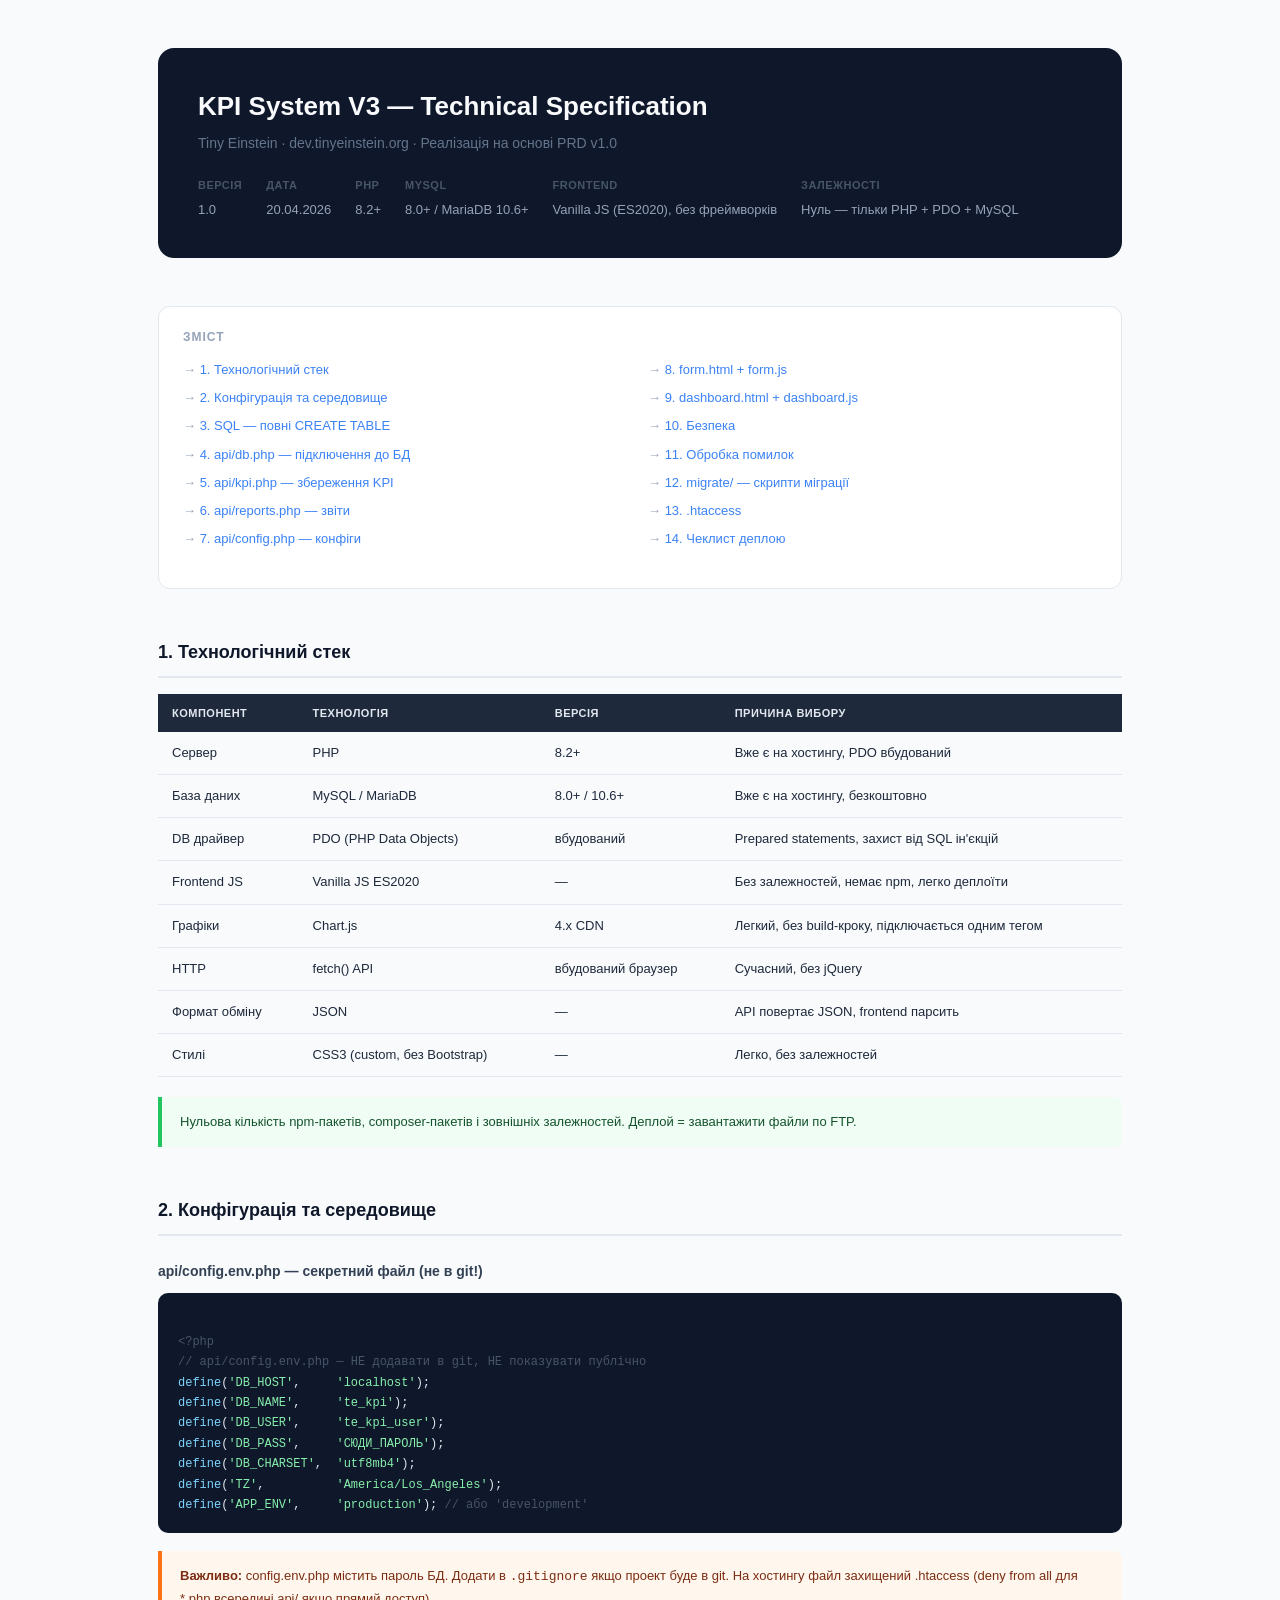
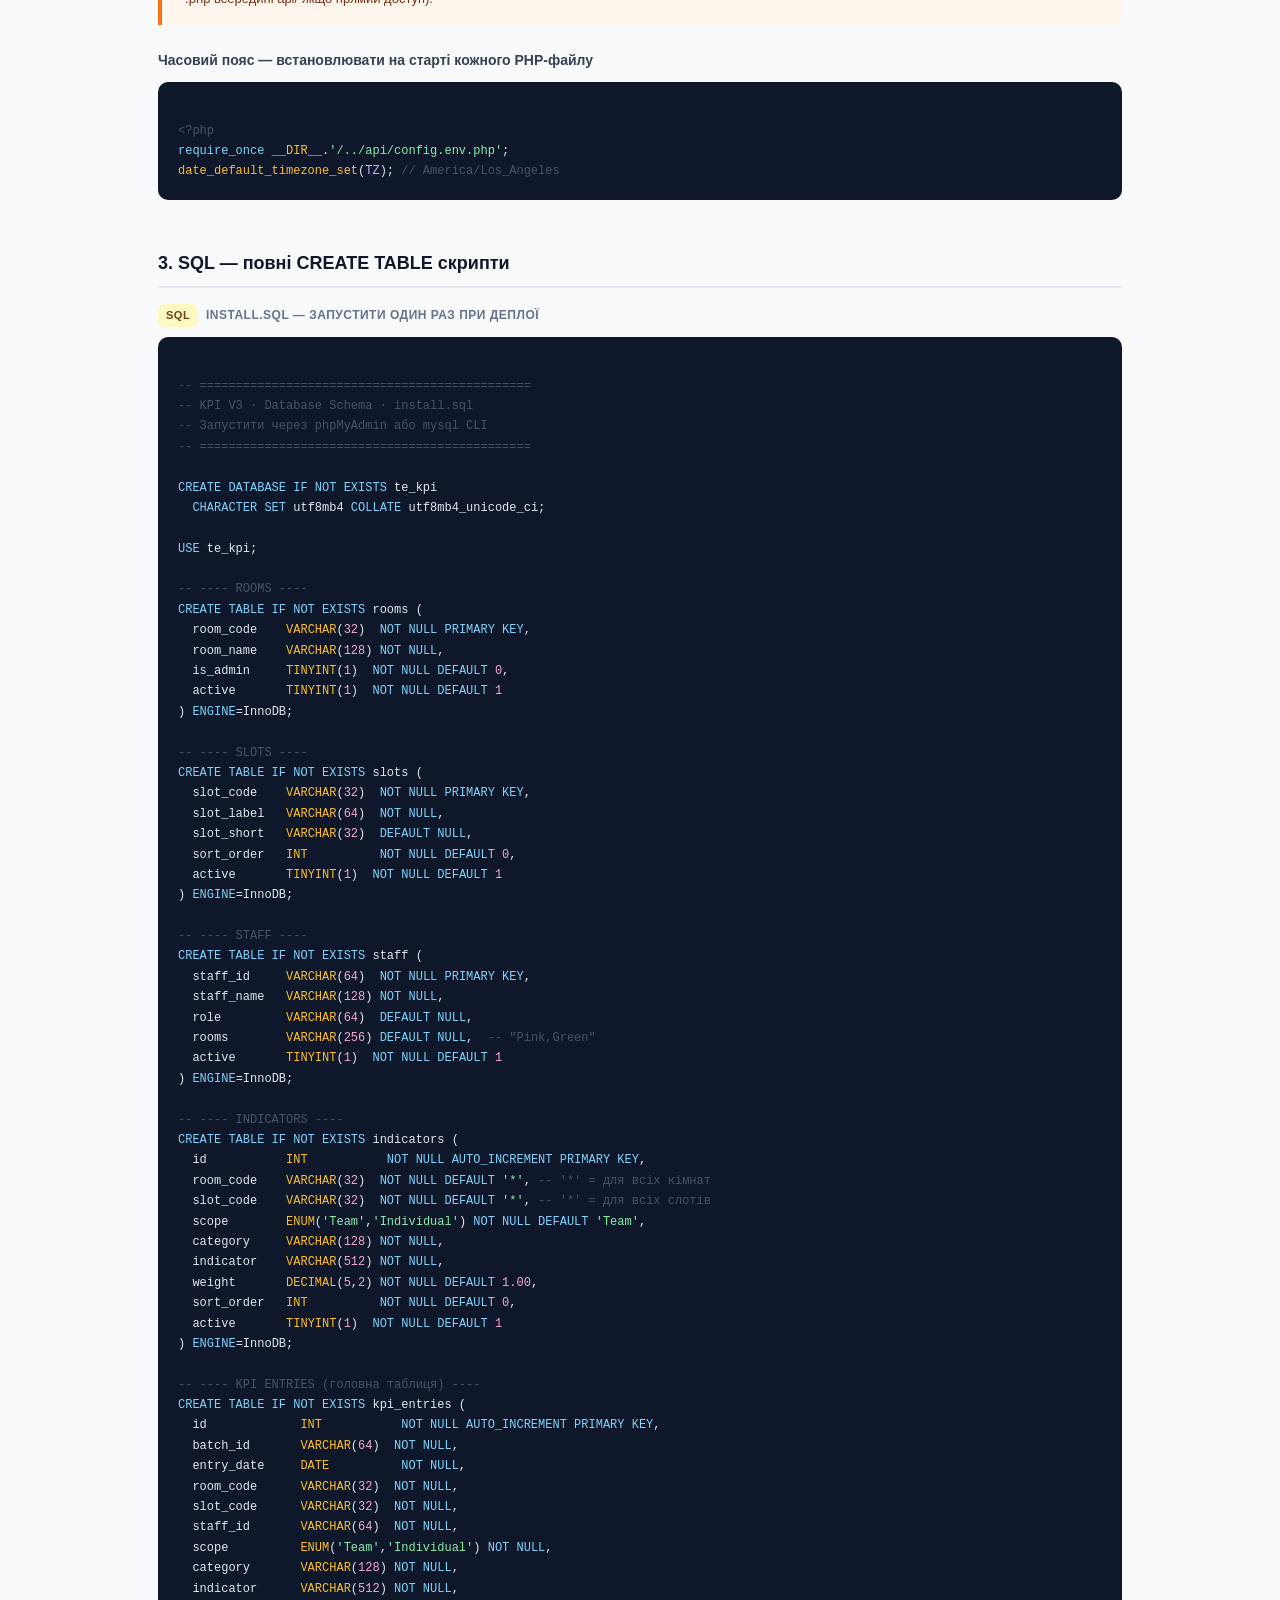
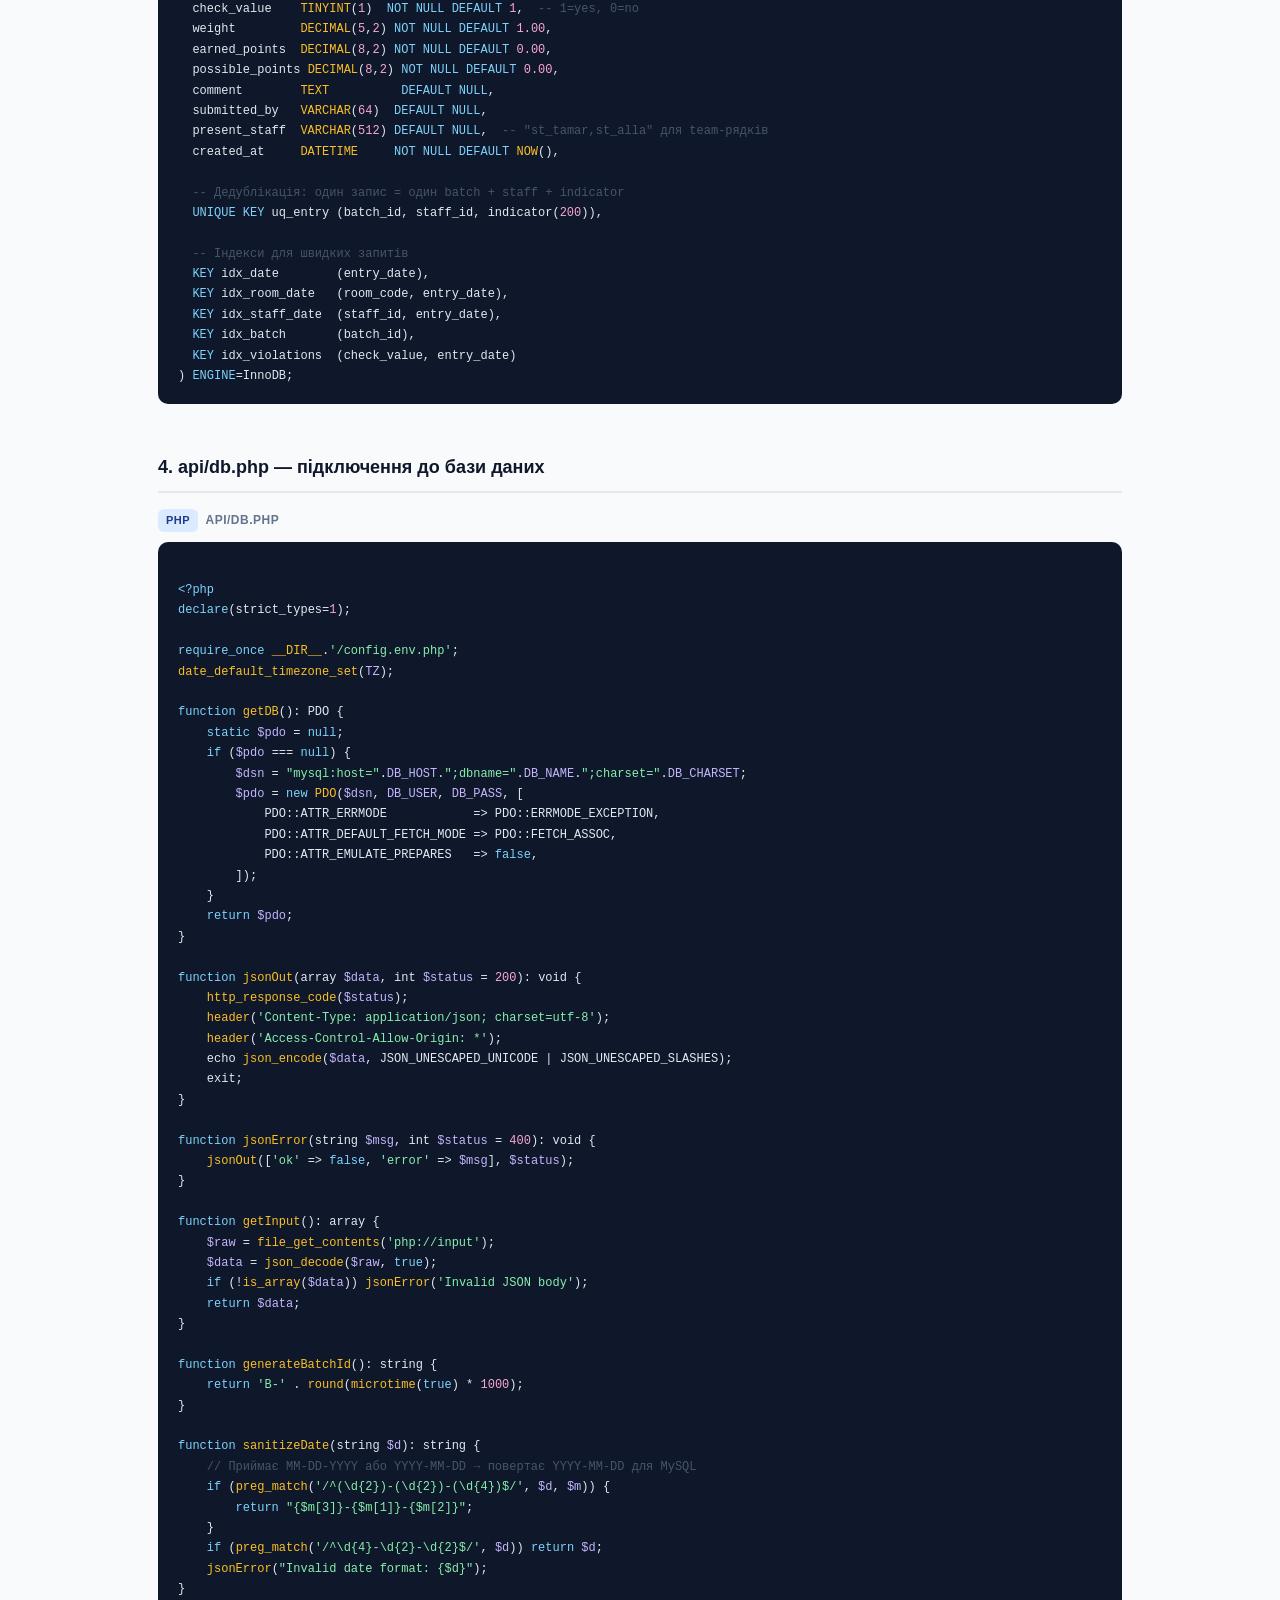
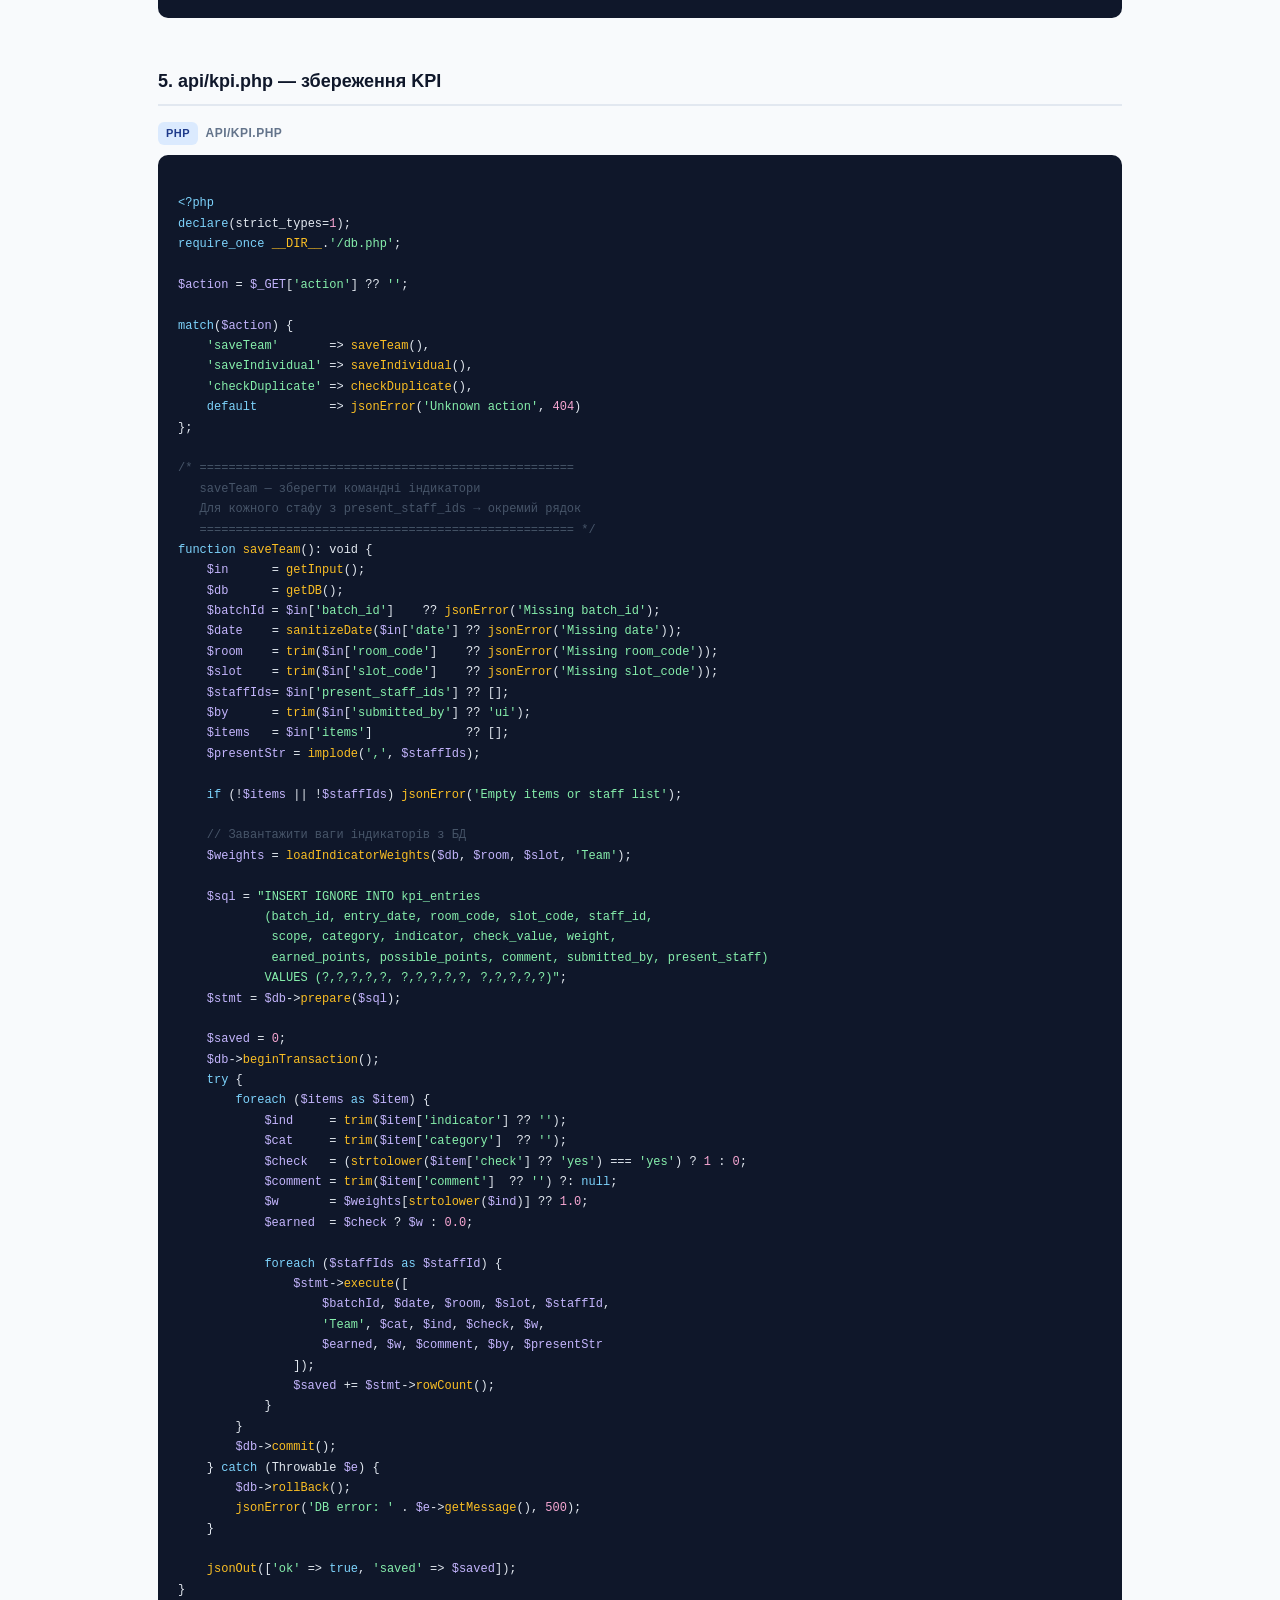
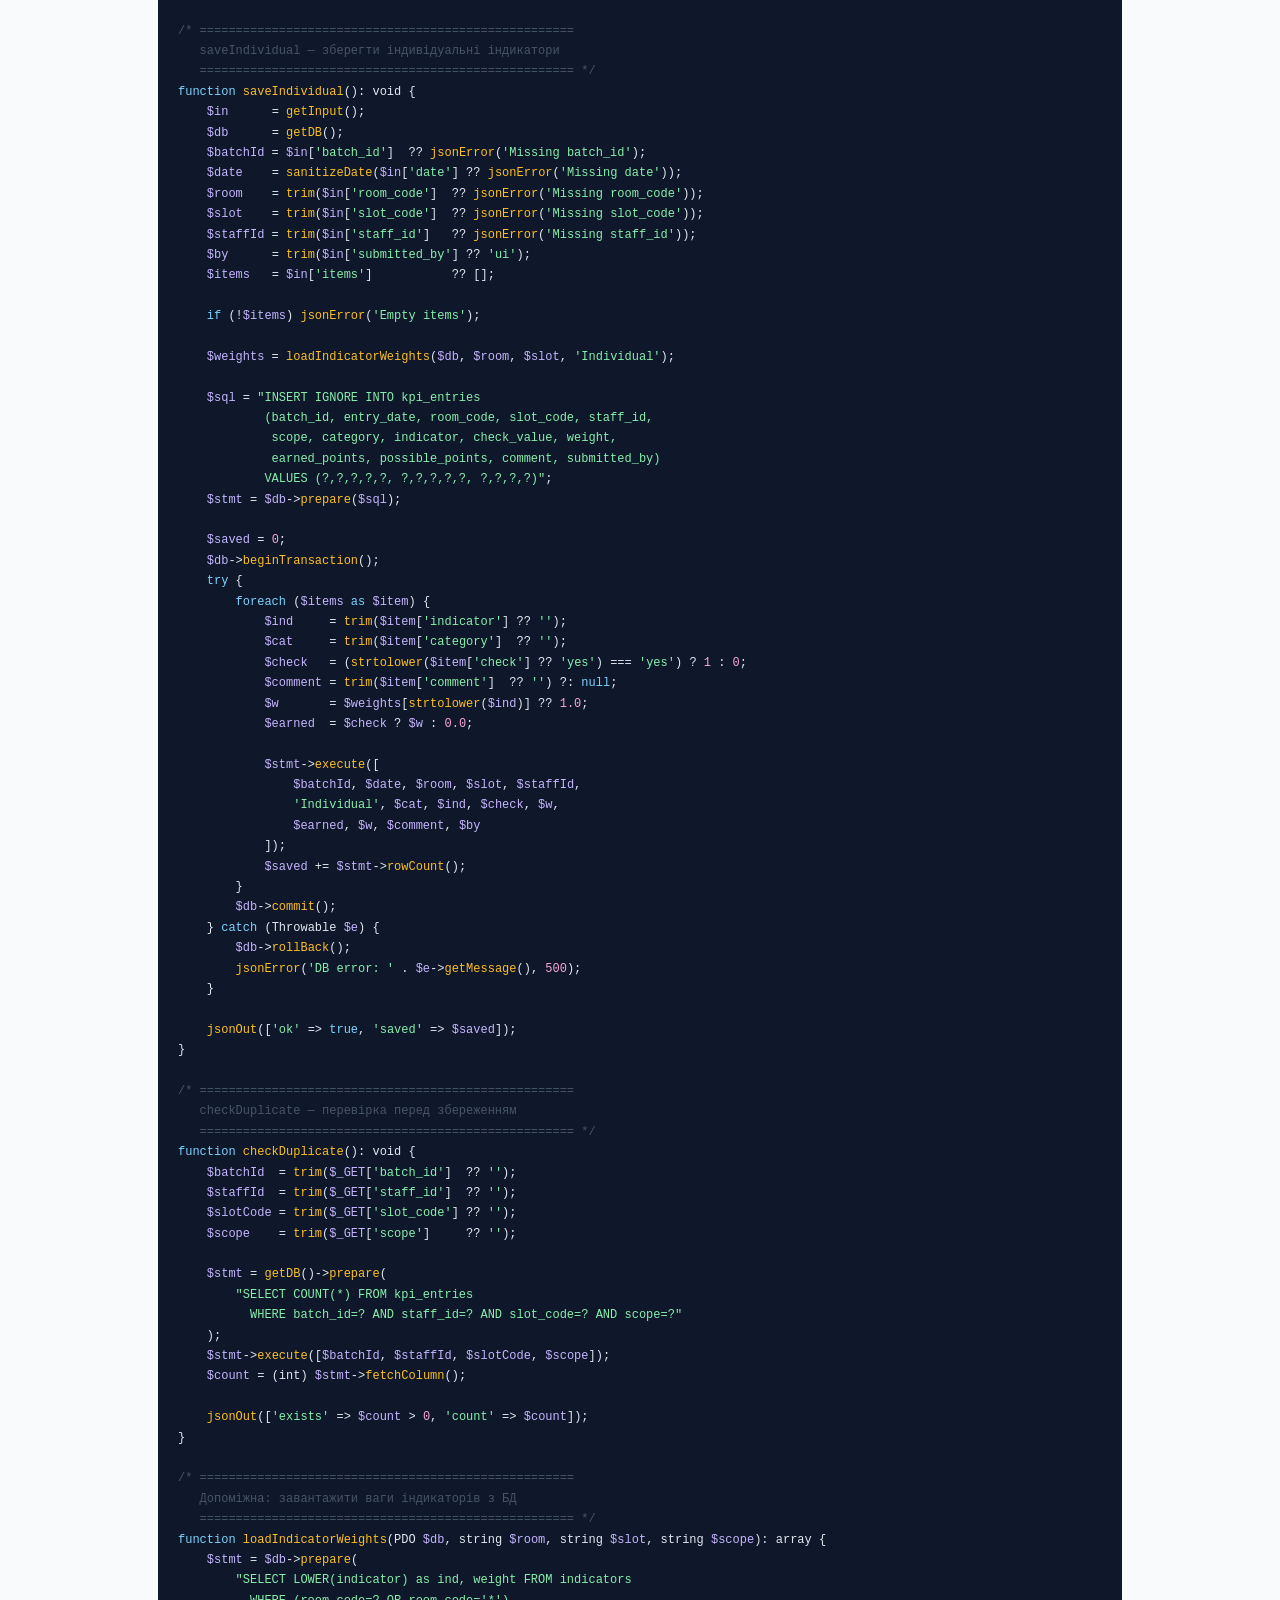
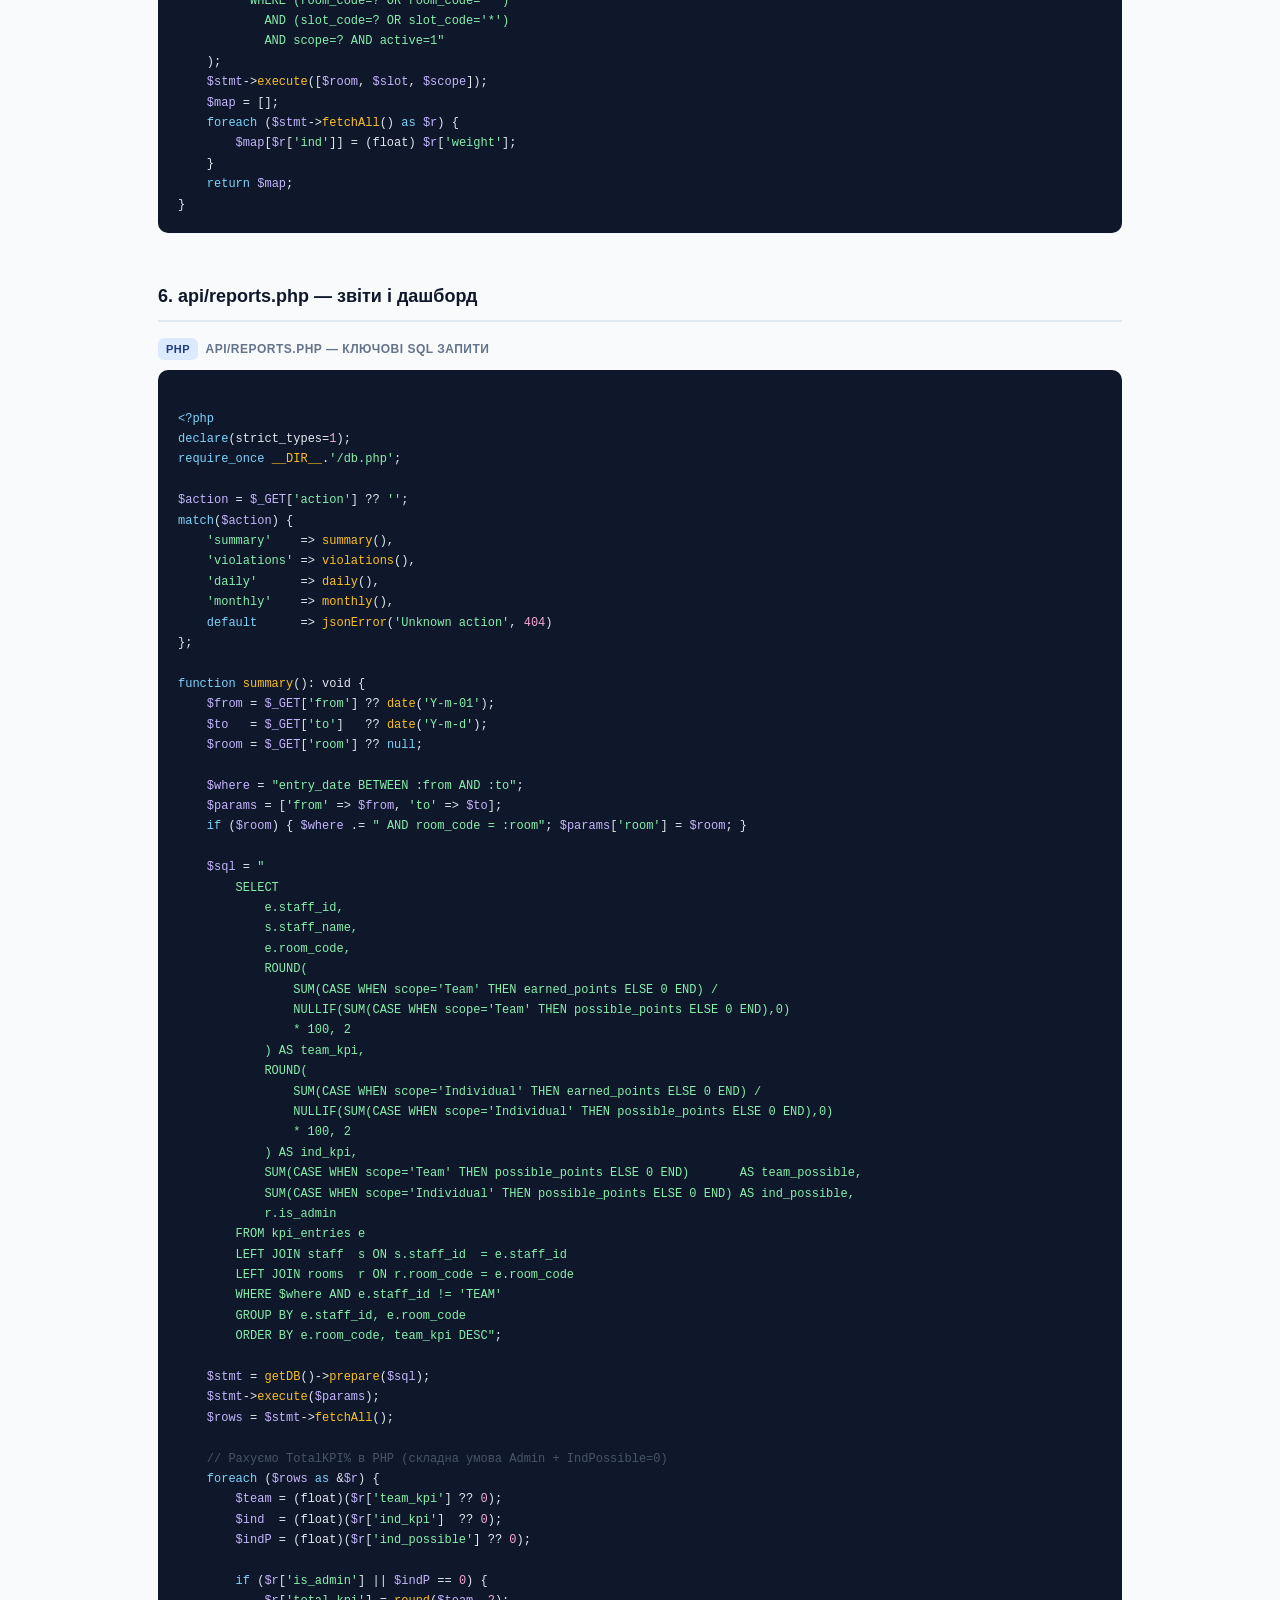
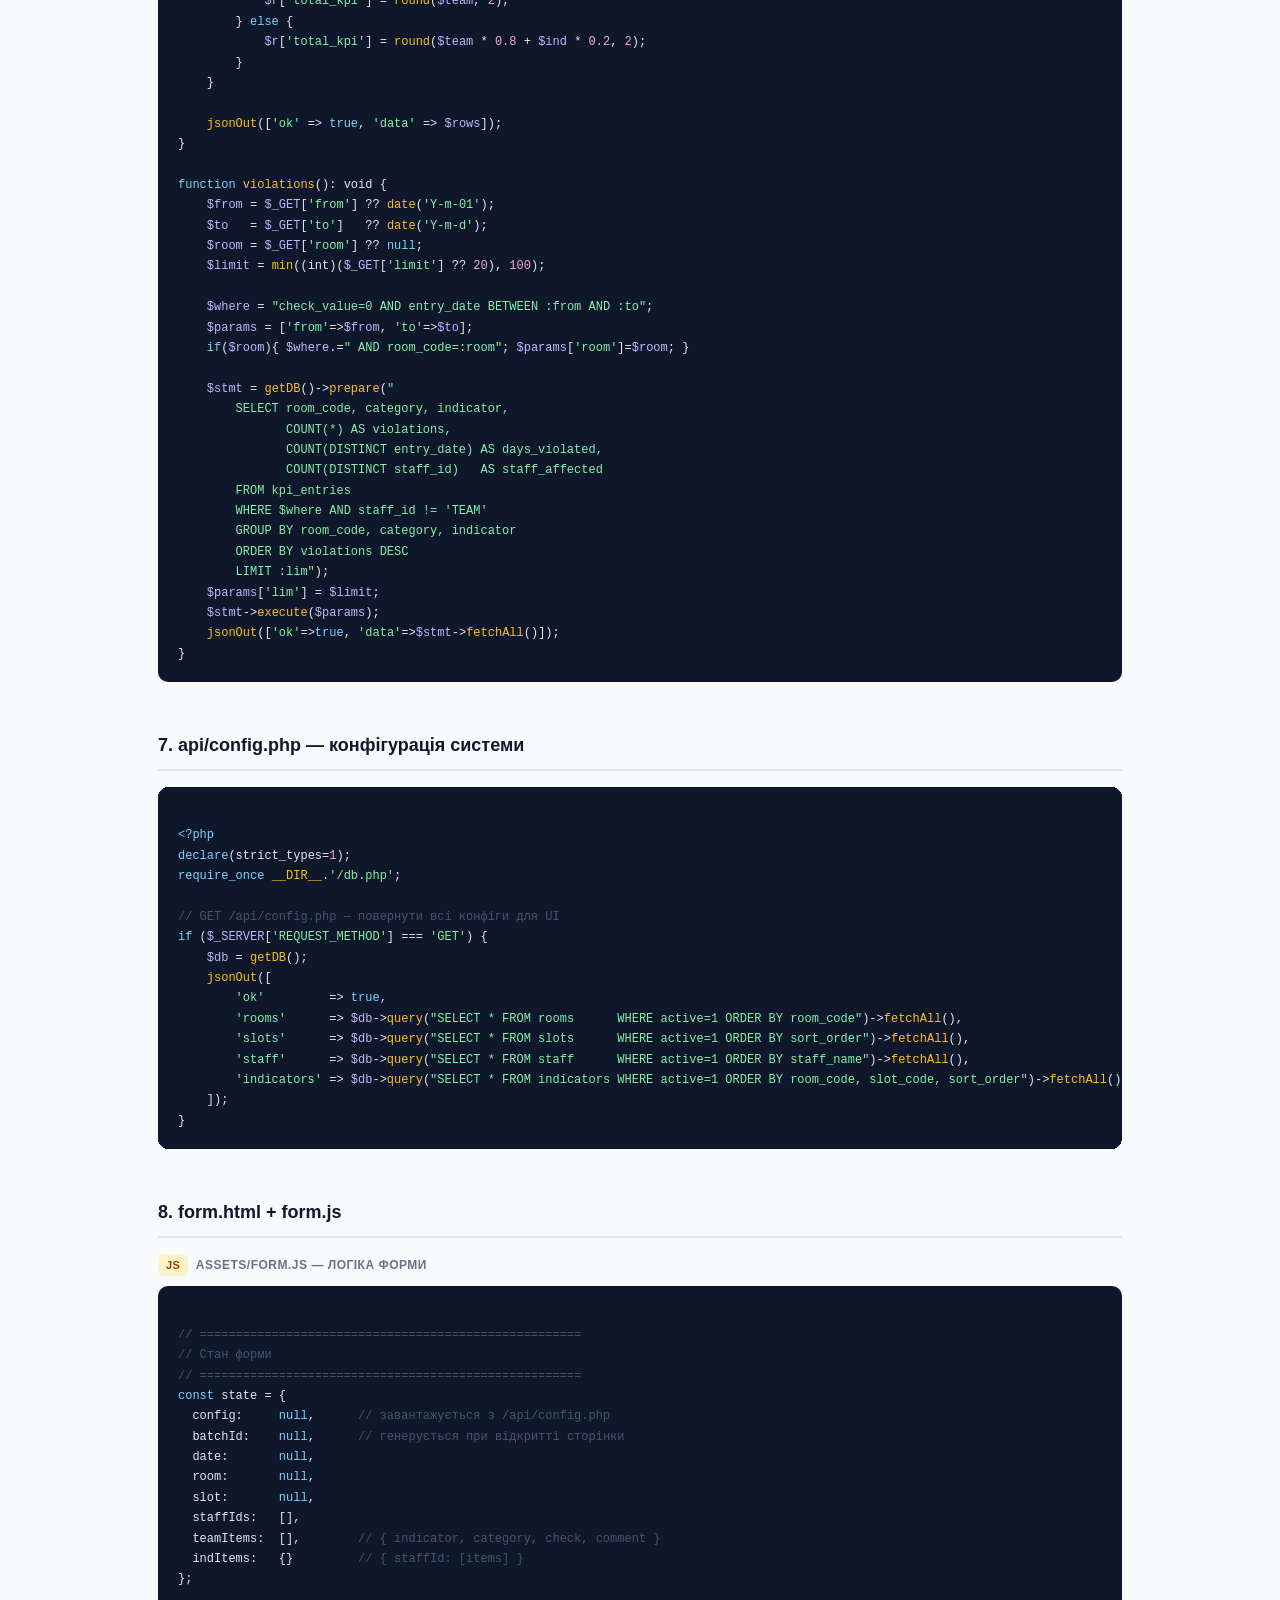
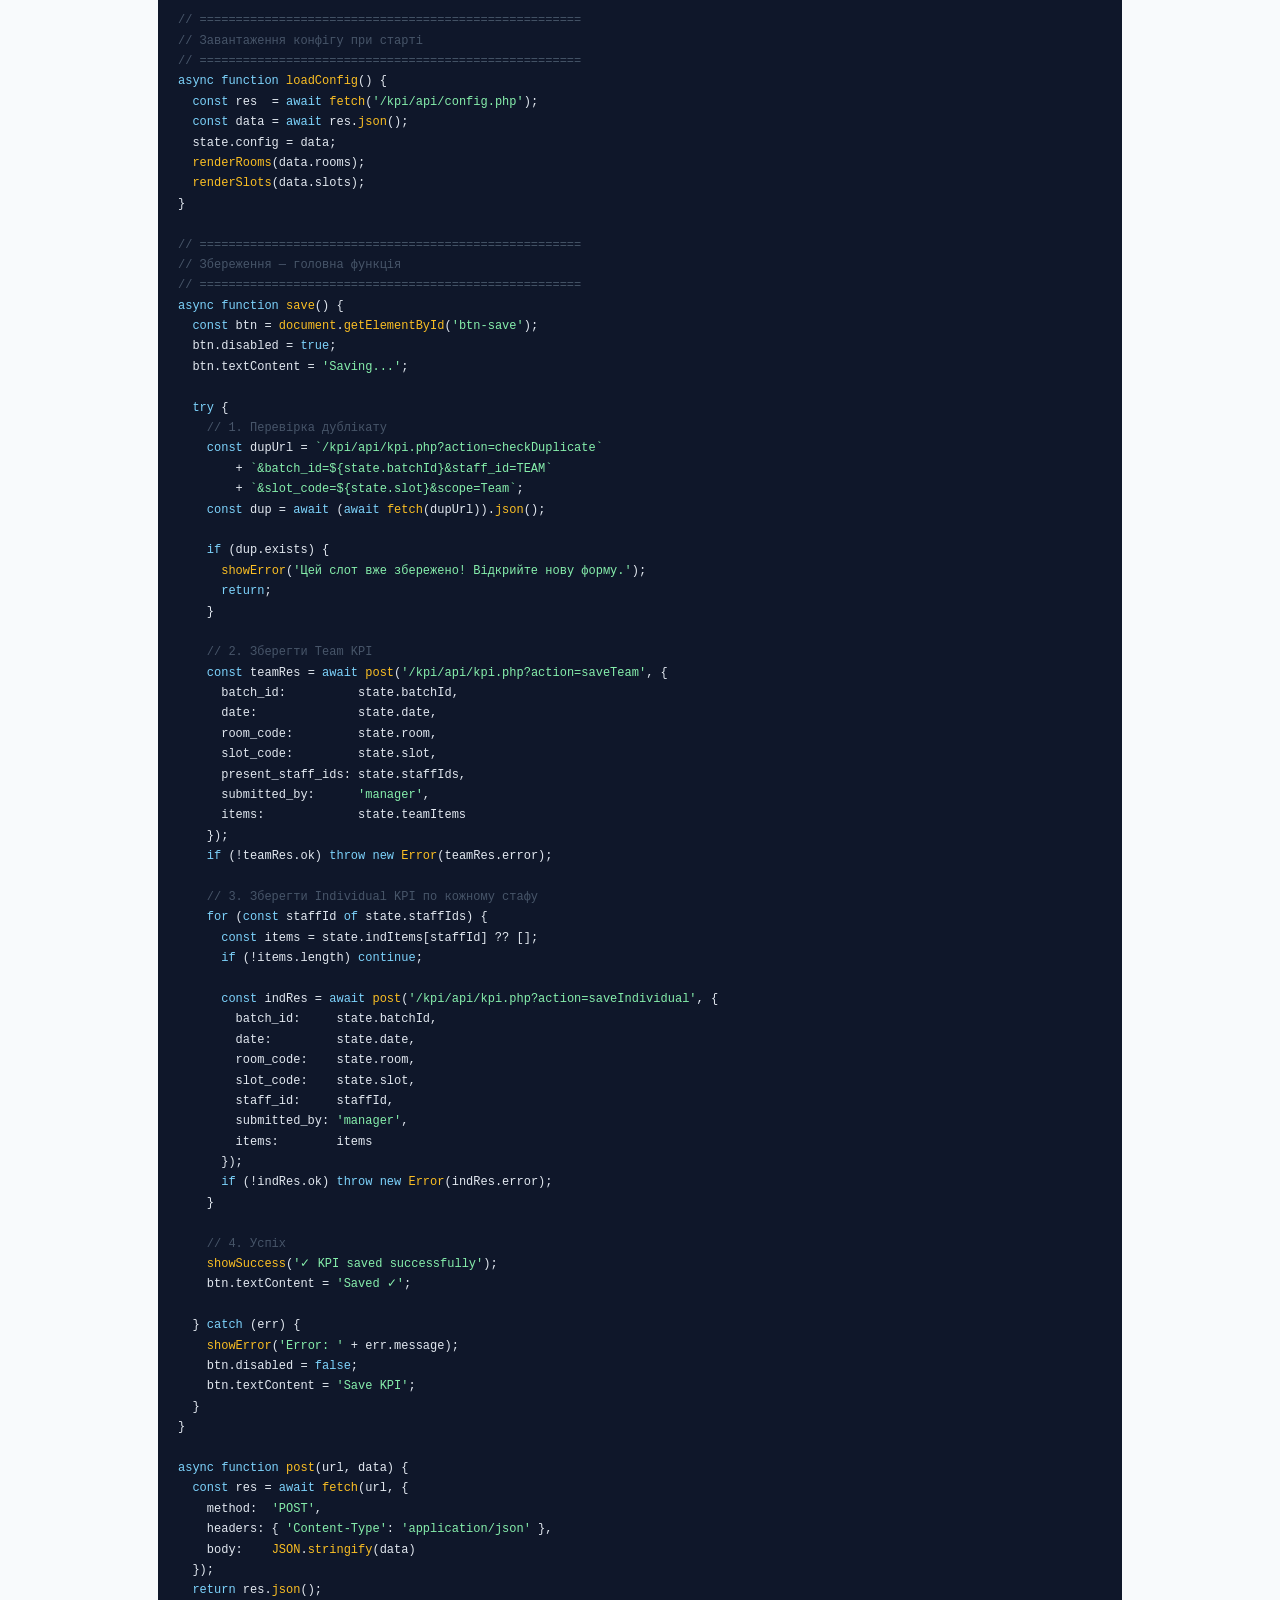
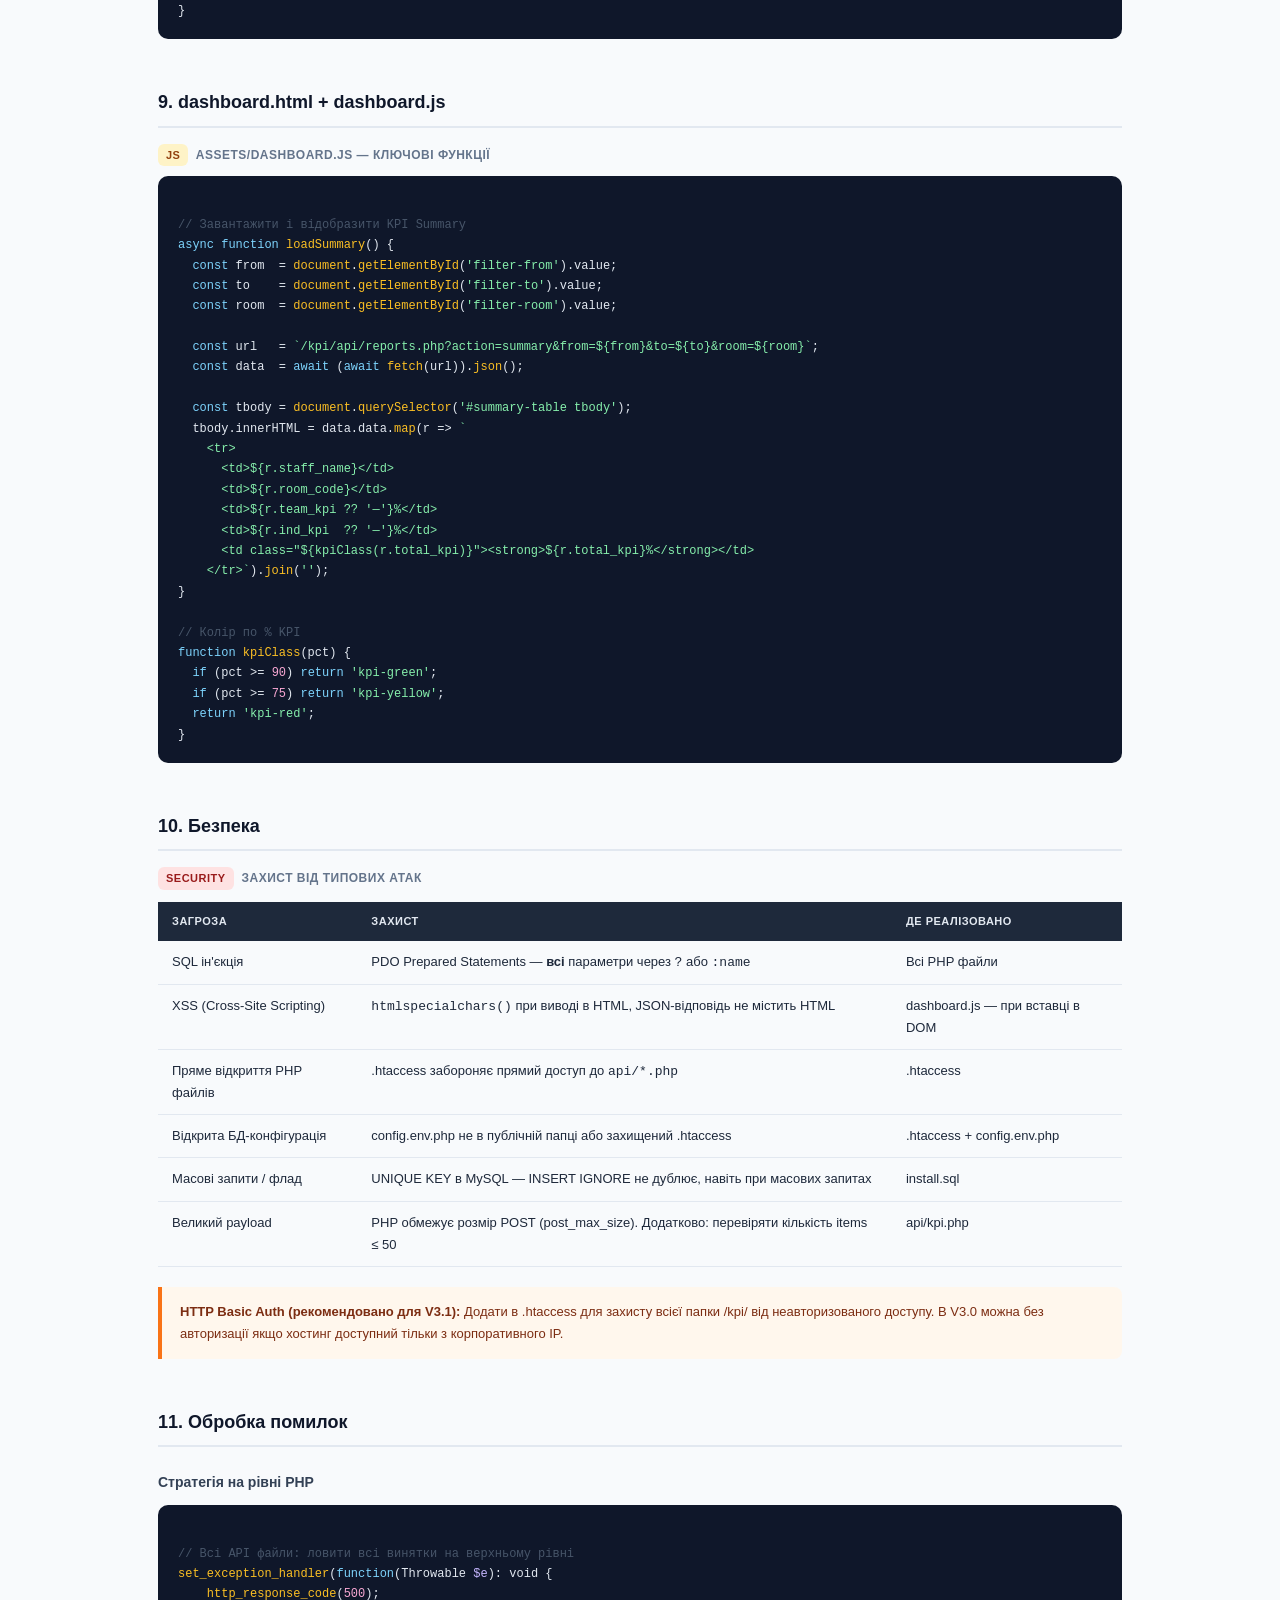
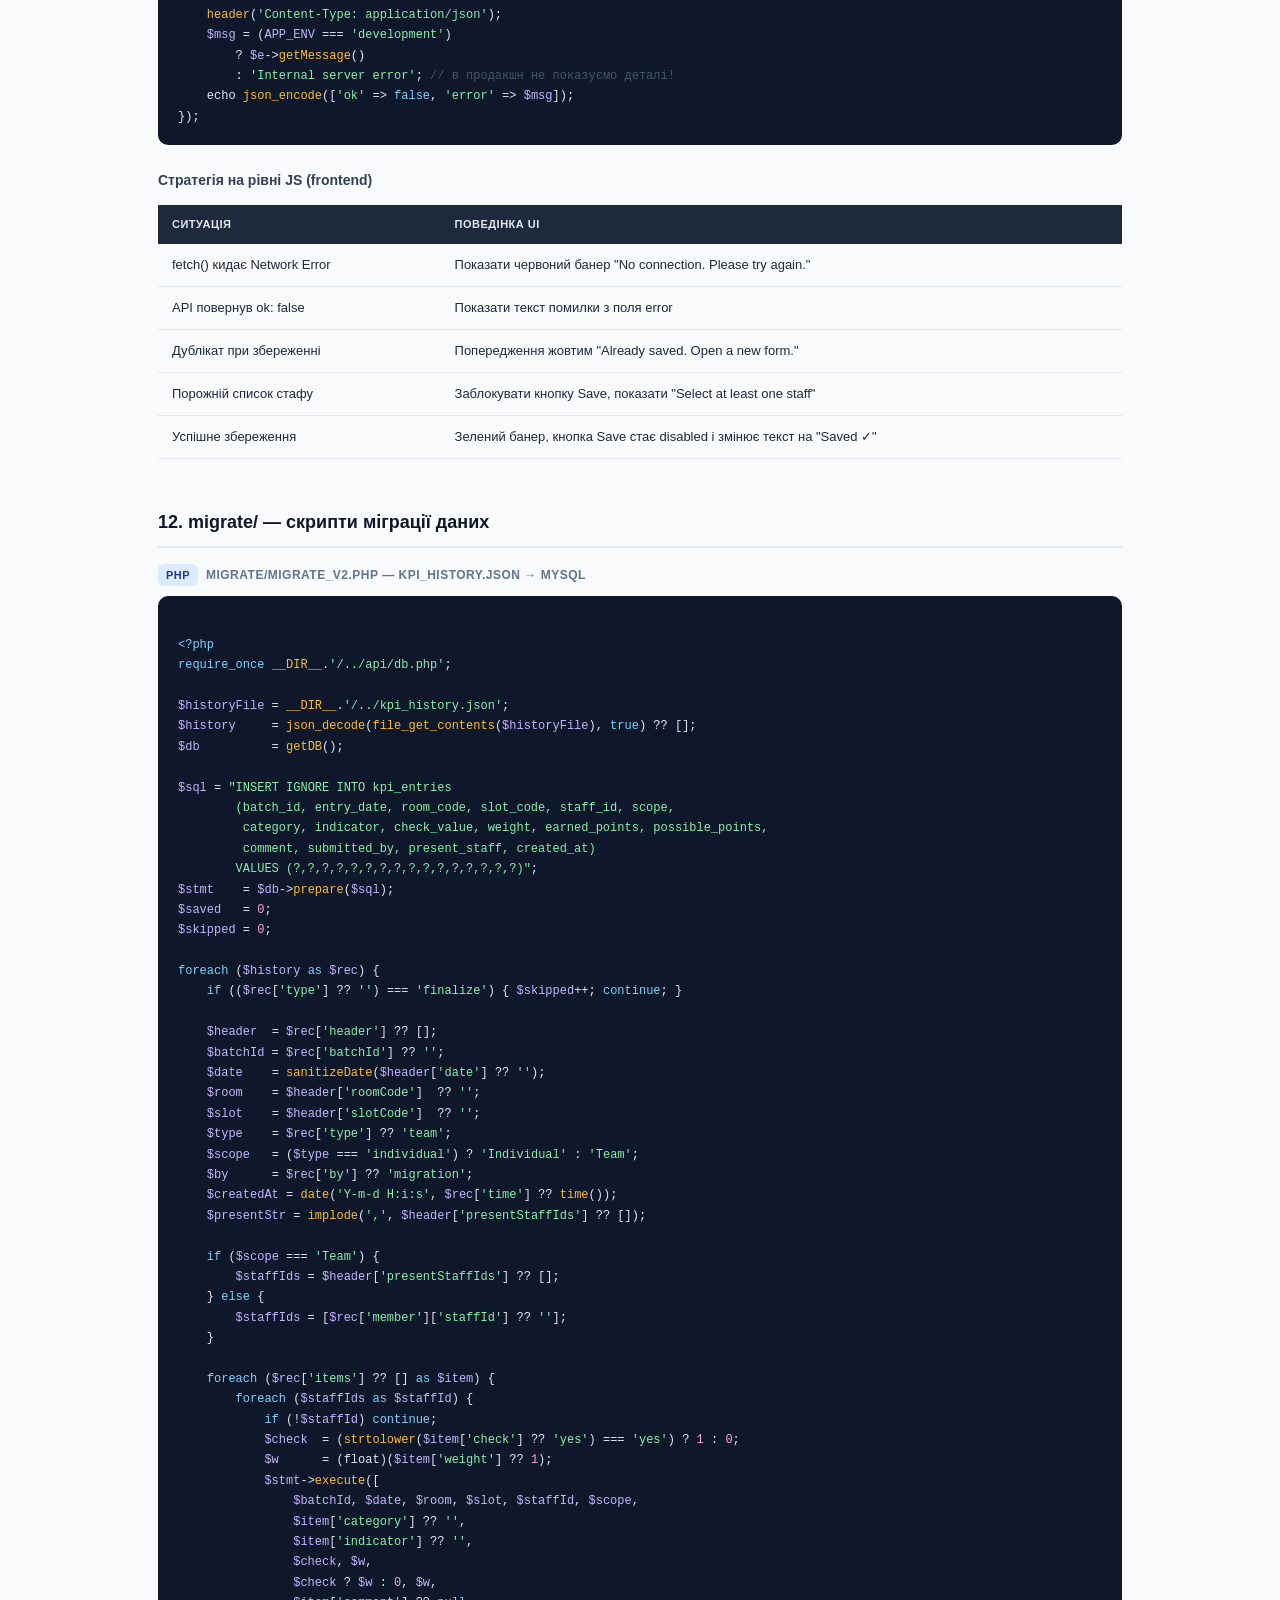
==== TECH_SPEC.html @ ff673a2e "Add files via upload" ====
<!DOCTYPE html>
<html lang="uk">
<head>
<meta charset="UTF-8"/>
<title>Tech Spec — KPI System V3 · Tiny Einstein</title>
<style>
* { box-sizing: border-box; margin: 0; padding: 0; }
body { font-family: Inter, Arial, sans-serif; background: #f8fafc; color: #1e293b; padding: 48px 28px; max-width: 1020px; margin: 0 auto; line-height: 1.7; }

.prd-header { background: #0f172a; border-radius: 16px; padding: 36px 40px; margin-bottom: 48px; }
.prd-header h1 { font-size: 26px; font-weight: 800; color: #f8fafc; margin-bottom: 4px; }
.prd-header .sub { font-size: 14px; color: #64748b; margin-bottom: 20px; }
.meta-row { display: flex; gap: 24px; flex-wrap: wrap; }
.meta-item .label { font-size: 11px; color: #475569; text-transform: uppercase; letter-spacing: .5px; font-weight: 700; display: block; }
.meta-item .value { font-size: 13px; color: #94a3b8; }

h2 { font-size: 18px; font-weight: 800; color: #0f172a; margin: 48px 0 16px; padding-bottom: 8px; border-bottom: 2px solid #e2e8f0; }
h3 { font-size: 14px; font-weight: 700; color: #334155; margin: 24px 0 10px; }
h4 { font-size: 12px; font-weight: 700; color: #64748b; margin: 16px 0 6px; text-transform: uppercase; letter-spacing: .5px; }

p  { font-size: 14px; color: #475569; margin-bottom: 10px; }
ul, ol { padding-left: 20px; margin-bottom: 12px; }
li { font-size: 14px; color: #475569; margin-bottom: 4px; }
li strong { color: #1e293b; }

.info  { background: #eff6ff; border-left: 4px solid #3b82f6; border-radius: 0 8px 8px 0; padding: 14px 18px; margin: 12px 0; font-size: 13px; color: #1e40af; }
.warn  { background: #fff7ed; border-left: 4px solid #f97316; border-radius: 0 8px 8px 0; padding: 14px 18px; margin: 12px 0; font-size: 13px; color: #7c2d12; }
.good  { background: #f0fdf4; border-left: 4px solid #22c55e; border-radius: 0 8px 8px 0; padding: 14px 18px; margin: 12px 0; font-size: 13px; color: #14532d; }
.err   { background: #fef2f2; border-left: 4px solid #ef4444; border-radius: 0 8px 8px 0; padding: 14px 18px; margin: 12px 0; font-size: 13px; color: #7f1d1d; }

table { width: 100%; border-collapse: collapse; font-size: 13px; margin: 12px 0 20px; }
th { background: #1e293b; color: #e2e8f0; padding: 10px 14px; text-align: left; font-size: 11px; text-transform: uppercase; letter-spacing: .5px; }
td { padding: 10px 14px; border-bottom: 1px solid #e2e8f0; vertical-align: top; }
tr:nth-child(even) td { background: #f8fafc; }

.code { background: #0f172a; color: #e2e8f0; border-radius: 10px; padding: 18px 20px; font-family: 'Courier New', monospace; font-size: 12px; margin: 10px 0 18px; overflow-x: auto; white-space: pre; line-height: 1.7; }
.kw  { color: #7dd3fc; }
.str { color: #86efac; }
.cm  { color: #475569; }
.fn  { color: #fbbf24; }
.num { color: #f9a8d4; }
.var { color: #c4b5fd; }

.toc { background: #fff; border: 1.5px solid #e2e8f0; border-radius: 12px; padding: 20px 24px; margin-bottom: 40px; }
.toc-title { font-size: 12px; font-weight: 700; color: #94a3b8; text-transform: uppercase; letter-spacing: 1px; margin-bottom: 12px; }
.toc ul { list-style: none; padding: 0; columns: 2; }
.toc li { font-size: 13px; color: #3b82f6; margin-bottom: 6px; }
.toc li::before { content: "→ "; color: #94a3b8; }

.divider { height: 2px; background: linear-gradient(to right, #0ea5e9, #8b5cf6); border-radius: 2px; margin: 44px 0; }

.file-block { background: #fff; border: 1.5px solid #e2e8f0; border-radius: 10px; margin-bottom: 10px; overflow: hidden; }
.file-title { background: #1e293b; color: #7dd3fc; font-family: 'Courier New', monospace; font-size: 13px; font-weight: 700; padding: 8px 16px; }
.file-desc  { font-size: 13px; color: #475569; padding: 10px 16px; }

.badge { display: inline-block; font-size: 11px; font-weight: 700; padding: 2px 8px; border-radius: 6px; margin-right: 4px; }
.b-php   { background: #dbeafe; color: #1e3a8a; }
.b-sql   { background: #fef9c3; color: #713f12; }
.b-js    { background: #fef3c7; color: #92400e; }
.b-html  { background: #f3e8ff; color: #6b21a8; }
.b-css   { background: #fce7f3; color: #831843; }
.b-sec   { background: #fee2e2; color: #991b1b; }
</style>
</head>
<body>

<!-- HEADER -->
<div class="prd-header">
  <h1>KPI System V3 — Technical Specification</h1>
  <p class="sub">Tiny Einstein · dev.tinyeinstein.org · Реалізація на основі PRD v1.0</p>
  <div class="meta-row">
    <div class="meta-item"><span class="label">Версія</span><span class="value">1.0</span></div>
    <div class="meta-item"><span class="label">Дата</span><span class="value">20.04.2026</span></div>
    <div class="meta-item"><span class="label">PHP</span><span class="value">8.2+</span></div>
    <div class="meta-item"><span class="label">MySQL</span><span class="value">8.0+ / MariaDB 10.6+</span></div>
    <div class="meta-item"><span class="label">Frontend</span><span class="value">Vanilla JS (ES2020), без фреймворків</span></div>
    <div class="meta-item"><span class="label">Залежності</span><span class="value">Нуль — тільки PHP + PDO + MySQL</span></div>
  </div>
</div>

<!-- TOC -->
<div class="toc">
  <div class="toc-title">Зміст</div>
  <ul>
    <li>1. Технологічний стек</li>
    <li>2. Конфігурація та середовище</li>
    <li>3. SQL — повні CREATE TABLE</li>
    <li>4. api/db.php — підключення до БД</li>
    <li>5. api/kpi.php — збереження KPI</li>
    <li>6. api/reports.php — звіти</li>
    <li>7. api/config.php — конфіги</li>
    <li>8. form.html + form.js</li>
    <li>9. dashboard.html + dashboard.js</li>
    <li>10. Безпека</li>
    <li>11. Обробка помилок</li>
    <li>12. migrate/ — скрипти міграції</li>
    <li>13. .htaccess</li>
    <li>14. Чеклист деплою</li>
  </ul>
</div>


<!-- 1. СТЕК -->
<h2>1. Технологічний стек</h2>
<table>
  <thead><tr><th>Компонент</th><th>Технологія</th><th>Версія</th><th>Причина вибору</th></tr></thead>
  <tbody>
    <tr><td>Сервер</td><td>PHP</td><td>8.2+</td><td>Вже є на хостингу, PDO вбудований</td></tr>
    <tr><td>База даних</td><td>MySQL / MariaDB</td><td>8.0+ / 10.6+</td><td>Вже є на хостингу, безкоштовно</td></tr>
    <tr><td>DB драйвер</td><td>PDO (PHP Data Objects)</td><td>вбудований</td><td>Prepared statements, захист від SQL ін'єкцій</td></tr>
    <tr><td>Frontend JS</td><td>Vanilla JS ES2020</td><td>—</td><td>Без залежностей, немає npm, легко деплоїти</td></tr>
    <tr><td>Графіки</td><td>Chart.js</td><td>4.x CDN</td><td>Легкий, без build-кроку, підключається одним тегом</td></tr>
    <tr><td>HTTP</td><td>fetch() API</td><td>вбудований браузер</td><td>Сучасний, без jQuery</td></tr>
    <tr><td>Формат обміну</td><td>JSON</td><td>—</td><td>API повертає JSON, frontend парсить</td></tr>
    <tr><td>Стилі</td><td>CSS3 (custom, без Bootstrap)</td><td>—</td><td>Легко, без залежностей</td></tr>
  </tbody>
</table>
<div class="good">Нульова кількість npm-пакетів, composer-пакетів і зовнішніх залежностей. Деплой = завантажити файли по FTP.</div>


<!-- 2. КОНФІГУРАЦІЯ -->
<h2>2. Конфігурація та середовище</h2>

<h3>api/config.env.php — секретний файл (не в git!)</h3>
<div class="code">
<span class="cm">&lt;?php</span>
<span class="cm">// api/config.env.php — НЕ додавати в git, НЕ показувати публічно</span>
<span class="kw">define</span>(<span class="str">'DB_HOST'</span>,     <span class="str">'localhost'</span>);
<span class="kw">define</span>(<span class="str">'DB_NAME'</span>,     <span class="str">'te_kpi'</span>);
<span class="kw">define</span>(<span class="str">'DB_USER'</span>,     <span class="str">'te_kpi_user'</span>);
<span class="kw">define</span>(<span class="str">'DB_PASS'</span>,     <span class="str">'СЮДИ_ПАРОЛЬ'</span>);
<span class="kw">define</span>(<span class="str">'DB_CHARSET'</span>,  <span class="str">'utf8mb4'</span>);
<span class="kw">define</span>(<span class="str">'TZ'</span>,          <span class="str">'America/Los_Angeles'</span>);
<span class="kw">define</span>(<span class="str">'APP_ENV'</span>,     <span class="str">'production'</span>); <span class="cm">// або 'development'</span>
</div>

<div class="warn">
  <strong>Важливо:</strong> config.env.php містить пароль БД.
  Додати в <code>.gitignore</code> якщо проект буде в git.
  На хостингу файл захищений .htaccess (deny from all для *.php всередині api/ якщо прямий доступ).
</div>

<h3>Часовий пояс — встановлювати на старті кожного PHP-файлу</h3>
<div class="code">
<span class="cm">&lt;?php</span>
<span class="kw">require_once</span> <span class="fn">__DIR__</span>.<span class="str">'/../api/config.env.php'</span>;
<span class="fn">date_default_timezone_set</span>(<span class="var">TZ</span>); <span class="cm">// America/Los_Angeles</span>
</div>


<!-- 3. SQL -->
<h2>3. SQL — повні CREATE TABLE скрипти</h2>
<h4><span class="badge b-sql">SQL</span> install.sql — запустити один раз при деплої</h4>
<div class="code">
<span class="cm">-- ==============================================</span>
<span class="cm">-- KPI V3 · Database Schema · install.sql</span>
<span class="cm">-- Запустити через phpMyAdmin або mysql CLI</span>
<span class="cm">-- ==============================================</span>

<span class="kw">CREATE DATABASE IF NOT EXISTS</span> te_kpi
  <span class="kw">CHARACTER SET</span> utf8mb4 <span class="kw">COLLATE</span> utf8mb4_unicode_ci;

<span class="kw">USE</span> te_kpi;

<span class="cm">-- ---- ROOMS ----</span>
<span class="kw">CREATE TABLE IF NOT EXISTS</span> rooms (
  room_code    <span class="fn">VARCHAR</span>(<span class="num">32</span>)  <span class="kw">NOT NULL PRIMARY KEY</span>,
  room_name    <span class="fn">VARCHAR</span>(<span class="num">128</span>) <span class="kw">NOT NULL</span>,
  is_admin     <span class="fn">TINYINT</span>(<span class="num">1</span>)  <span class="kw">NOT NULL DEFAULT</span> <span class="num">0</span>,
  active       <span class="fn">TINYINT</span>(<span class="num">1</span>)  <span class="kw">NOT NULL DEFAULT</span> <span class="num">1</span>
) <span class="kw">ENGINE</span>=InnoDB;

<span class="cm">-- ---- SLOTS ----</span>
<span class="kw">CREATE TABLE IF NOT EXISTS</span> slots (
  slot_code    <span class="fn">VARCHAR</span>(<span class="num">32</span>)  <span class="kw">NOT NULL PRIMARY KEY</span>,
  slot_label   <span class="fn">VARCHAR</span>(<span class="num">64</span>)  <span class="kw">NOT NULL</span>,
  slot_short   <span class="fn">VARCHAR</span>(<span class="num">32</span>)  <span class="kw">DEFAULT NULL</span>,
  sort_order   <span class="fn">INT</span>          <span class="kw">NOT NULL DEFAULT</span> <span class="num">0</span>,
  active       <span class="fn">TINYINT</span>(<span class="num">1</span>)  <span class="kw">NOT NULL DEFAULT</span> <span class="num">1</span>
) <span class="kw">ENGINE</span>=InnoDB;

<span class="cm">-- ---- STAFF ----</span>
<span class="kw">CREATE TABLE IF NOT EXISTS</span> staff (
  staff_id     <span class="fn">VARCHAR</span>(<span class="num">64</span>)  <span class="kw">NOT NULL PRIMARY KEY</span>,
  staff_name   <span class="fn">VARCHAR</span>(<span class="num">128</span>) <span class="kw">NOT NULL</span>,
  role         <span class="fn">VARCHAR</span>(<span class="num">64</span>)  <span class="kw">DEFAULT NULL</span>,
  rooms        <span class="fn">VARCHAR</span>(<span class="num">256</span>) <span class="kw">DEFAULT NULL</span>,  <span class="cm">-- "Pink,Green"</span>
  active       <span class="fn">TINYINT</span>(<span class="num">1</span>)  <span class="kw">NOT NULL DEFAULT</span> <span class="num">1</span>
) <span class="kw">ENGINE</span>=InnoDB;

<span class="cm">-- ---- INDICATORS ----</span>
<span class="kw">CREATE TABLE IF NOT EXISTS</span> indicators (
  id           <span class="fn">INT</span>           <span class="kw">NOT NULL AUTO_INCREMENT PRIMARY KEY</span>,
  room_code    <span class="fn">VARCHAR</span>(<span class="num">32</span>)  <span class="kw">NOT NULL DEFAULT</span> <span class="str">'*'</span>, <span class="cm">-- '*' = для всіх кімнат</span>
  slot_code    <span class="fn">VARCHAR</span>(<span class="num">32</span>)  <span class="kw">NOT NULL DEFAULT</span> <span class="str">'*'</span>, <span class="cm">-- '*' = для всіх слотів</span>
  scope        <span class="fn">ENUM</span>(<span class="str">'Team'</span>,<span class="str">'Individual'</span>) <span class="kw">NOT NULL DEFAULT</span> <span class="str">'Team'</span>,
  category     <span class="fn">VARCHAR</span>(<span class="num">128</span>) <span class="kw">NOT NULL</span>,
  indicator    <span class="fn">VARCHAR</span>(<span class="num">512</span>) <span class="kw">NOT NULL</span>,
  weight       <span class="fn">DECIMAL</span>(<span class="num">5</span>,<span class="num">2</span>) <span class="kw">NOT NULL DEFAULT</span> <span class="num">1.00</span>,
  sort_order   <span class="fn">INT</span>          <span class="kw">NOT NULL DEFAULT</span> <span class="num">0</span>,
  active       <span class="fn">TINYINT</span>(<span class="num">1</span>)  <span class="kw">NOT NULL DEFAULT</span> <span class="num">1</span>
) <span class="kw">ENGINE</span>=InnoDB;

<span class="cm">-- ---- KPI ENTRIES (головна таблиця) ----</span>
<span class="kw">CREATE TABLE IF NOT EXISTS</span> kpi_entries (
  id             <span class="fn">INT</span>           <span class="kw">NOT NULL AUTO_INCREMENT PRIMARY KEY</span>,
  batch_id       <span class="fn">VARCHAR</span>(<span class="num">64</span>)  <span class="kw">NOT NULL</span>,
  entry_date     <span class="fn">DATE</span>          <span class="kw">NOT NULL</span>,
  room_code      <span class="fn">VARCHAR</span>(<span class="num">32</span>)  <span class="kw">NOT NULL</span>,
  slot_code      <span class="fn">VARCHAR</span>(<span class="num">32</span>)  <span class="kw">NOT NULL</span>,
  staff_id       <span class="fn">VARCHAR</span>(<span class="num">64</span>)  <span class="kw">NOT NULL</span>,
  scope          <span class="fn">ENUM</span>(<span class="str">'Team'</span>,<span class="str">'Individual'</span>) <span class="kw">NOT NULL</span>,
  category       <span class="fn">VARCHAR</span>(<span class="num">128</span>) <span class="kw">NOT NULL</span>,
  indicator      <span class="fn">VARCHAR</span>(<span class="num">512</span>) <span class="kw">NOT NULL</span>,
  check_value    <span class="fn">TINYINT</span>(<span class="num">1</span>)  <span class="kw">NOT NULL DEFAULT</span> <span class="num">1</span>,  <span class="cm">-- 1=yes, 0=no</span>
  weight         <span class="fn">DECIMAL</span>(<span class="num">5</span>,<span class="num">2</span>) <span class="kw">NOT NULL DEFAULT</span> <span class="num">1.00</span>,
  earned_points  <span class="fn">DECIMAL</span>(<span class="num">8</span>,<span class="num">2</span>) <span class="kw">NOT NULL DEFAULT</span> <span class="num">0.00</span>,
  possible_points <span class="fn">DECIMAL</span>(<span class="num">8</span>,<span class="num">2</span>) <span class="kw">NOT NULL DEFAULT</span> <span class="num">0.00</span>,
  comment        <span class="fn">TEXT</span>          <span class="kw">DEFAULT NULL</span>,
  submitted_by   <span class="fn">VARCHAR</span>(<span class="num">64</span>)  <span class="kw">DEFAULT NULL</span>,
  present_staff  <span class="fn">VARCHAR</span>(<span class="num">512</span>) <span class="kw">DEFAULT NULL</span>,  <span class="cm">-- "st_tamar,st_alla" для team-рядків</span>
  created_at     <span class="fn">DATETIME</span>     <span class="kw">NOT NULL DEFAULT</span> <span class="fn">NOW</span>(),

  <span class="cm">-- Дедублікація: один запис = один batch + staff + indicator</span>
  <span class="kw">UNIQUE KEY</span> uq_entry (batch_id, staff_id, indicator(<span class="num">200</span>)),

  <span class="cm">-- Індекси для швидких запитів</span>
  <span class="kw">KEY</span> idx_date        (entry_date),
  <span class="kw">KEY</span> idx_room_date   (room_code, entry_date),
  <span class="kw">KEY</span> idx_staff_date  (staff_id, entry_date),
  <span class="kw">KEY</span> idx_batch       (batch_id),
  <span class="kw">KEY</span> idx_violations  (check_value, entry_date)
) <span class="kw">ENGINE</span>=InnoDB;
</div>


<!-- 4. DB.PHP -->
<h2>4. api/db.php — підключення до бази даних</h2>
<h4><span class="badge b-php">PHP</span> api/db.php</h4>
<div class="code">
<span class="kw">&lt;?php</span>
<span class="kw">declare</span>(strict_types=<span class="num">1</span>);

<span class="kw">require_once</span> <span class="fn">__DIR__</span>.<span class="str">'/config.env.php'</span>;
<span class="fn">date_default_timezone_set</span>(<span class="var">TZ</span>);

<span class="kw">function</span> <span class="fn">getDB</span>(): PDO {
    <span class="kw">static</span> <span class="var">$pdo</span> = <span class="kw">null</span>;
    <span class="kw">if</span> (<span class="var">$pdo</span> === <span class="kw">null</span>) {
        <span class="var">$dsn</span> = <span class="str">"mysql:host="</span>.<span class="var">DB_HOST</span>.<span class="str">";dbname="</span>.<span class="var">DB_NAME</span>.<span class="str">";charset="</span>.<span class="var">DB_CHARSET</span>;
        <span class="var">$pdo</span> = <span class="kw">new</span> <span class="fn">PDO</span>(<span class="var">$dsn</span>, <span class="var">DB_USER</span>, <span class="var">DB_PASS</span>, [
            PDO::ATTR_ERRMODE            => PDO::ERRMODE_EXCEPTION,
            PDO::ATTR_DEFAULT_FETCH_MODE => PDO::FETCH_ASSOC,
            PDO::ATTR_EMULATE_PREPARES   => <span class="kw">false</span>,
        ]);
    }
    <span class="kw">return</span> <span class="var">$pdo</span>;
}

<span class="kw">function</span> <span class="fn">jsonOut</span>(array <span class="var">$data</span>, int <span class="var">$status</span> = <span class="num">200</span>): void {
    <span class="fn">http_response_code</span>(<span class="var">$status</span>);
    <span class="fn">header</span>(<span class="str">'Content-Type: application/json; charset=utf-8'</span>);
    <span class="fn">header</span>(<span class="str">'Access-Control-Allow-Origin: *'</span>);
    echo <span class="fn">json_encode</span>(<span class="var">$data</span>, JSON_UNESCAPED_UNICODE | JSON_UNESCAPED_SLASHES);
    exit;
}

<span class="kw">function</span> <span class="fn">jsonError</span>(string <span class="var">$msg</span>, int <span class="var">$status</span> = <span class="num">400</span>): void {
    <span class="fn">jsonOut</span>([<span class="str">'ok'</span> => <span class="kw">false</span>, <span class="str">'error'</span> => <span class="var">$msg</span>], <span class="var">$status</span>);
}

<span class="kw">function</span> <span class="fn">getInput</span>(): array {
    <span class="var">$raw</span> = <span class="fn">file_get_contents</span>(<span class="str">'php://input'</span>);
    <span class="var">$data</span> = <span class="fn">json_decode</span>(<span class="var">$raw</span>, <span class="kw">true</span>);
    <span class="kw">if</span> (!<span class="fn">is_array</span>(<span class="var">$data</span>)) <span class="fn">jsonError</span>(<span class="str">'Invalid JSON body'</span>);
    <span class="kw">return</span> <span class="var">$data</span>;
}

<span class="kw">function</span> <span class="fn">generateBatchId</span>(): string {
    <span class="kw">return</span> <span class="str">'B-'</span> . <span class="fn">round</span>(<span class="fn">microtime</span>(<span class="kw">true</span>) * <span class="num">1000</span>);
}

<span class="kw">function</span> <span class="fn">sanitizeDate</span>(string <span class="var">$d</span>): string {
    <span class="cm">// Приймає MM-DD-YYYY або YYYY-MM-DD → повертає YYYY-MM-DD для MySQL</span>
    <span class="kw">if</span> (<span class="fn">preg_match</span>(<span class="str">'/^(\d{2})-(\d{2})-(\d{4})$/'</span>, <span class="var">$d</span>, <span class="var">$m</span>)) {
        <span class="kw">return</span> <span class="str">"{$m[3]}-{$m[1]}-{$m[2]}"</span>;
    }
    <span class="kw">if</span> (<span class="fn">preg_match</span>(<span class="str">'/^\d{4}-\d{2}-\d{2}$/'</span>, <span class="var">$d</span>)) <span class="kw">return</span> <span class="var">$d</span>;
    <span class="fn">jsonError</span>(<span class="str">"Invalid date format: {$d}"</span>);
}
</div>


<!-- 5. KPI.PHP -->
<h2>5. api/kpi.php — збереження KPI</h2>
<h4><span class="badge b-php">PHP</span> api/kpi.php</h4>
<div class="code">
<span class="kw">&lt;?php</span>
<span class="kw">declare</span>(strict_types=<span class="num">1</span>);
<span class="kw">require_once</span> <span class="fn">__DIR__</span>.<span class="str">'/db.php'</span>;

<span class="var">$action</span> = <span class="var">$_GET</span>[<span class="str">'action'</span>] ?? <span class="str">''</span>;

<span class="kw">match</span>(<span class="var">$action</span>) {
    <span class="str">'saveTeam'</span>       => <span class="fn">saveTeam</span>(),
    <span class="str">'saveIndividual'</span> => <span class="fn">saveIndividual</span>(),
    <span class="str">'checkDuplicate'</span> => <span class="fn">checkDuplicate</span>(),
    <span class="kw">default</span>          => <span class="fn">jsonError</span>(<span class="str">'Unknown action'</span>, <span class="num">404</span>)
};

<span class="cm">/* ====================================================
   saveTeam — зберегти командні індикатори
   Для кожного стафу з present_staff_ids → окремий рядок
   ==================================================== */</span>
<span class="kw">function</span> <span class="fn">saveTeam</span>(): void {
    <span class="var">$in</span>      = <span class="fn">getInput</span>();
    <span class="var">$db</span>      = <span class="fn">getDB</span>();
    <span class="var">$batchId</span> = <span class="var">$in</span>[<span class="str">'batch_id'</span>]    ?? <span class="fn">jsonError</span>(<span class="str">'Missing batch_id'</span>);
    <span class="var">$date</span>    = <span class="fn">sanitizeDate</span>(<span class="var">$in</span>[<span class="str">'date'</span>] ?? <span class="fn">jsonError</span>(<span class="str">'Missing date'</span>));
    <span class="var">$room</span>    = <span class="fn">trim</span>(<span class="var">$in</span>[<span class="str">'room_code'</span>]    ?? <span class="fn">jsonError</span>(<span class="str">'Missing room_code'</span>));
    <span class="var">$slot</span>    = <span class="fn">trim</span>(<span class="var">$in</span>[<span class="str">'slot_code'</span>]    ?? <span class="fn">jsonError</span>(<span class="str">'Missing slot_code'</span>));
    <span class="var">$staffIds</span>= <span class="var">$in</span>[<span class="str">'present_staff_ids'</span>] ?? [];
    <span class="var">$by</span>      = <span class="fn">trim</span>(<span class="var">$in</span>[<span class="str">'submitted_by'</span>] ?? <span class="str">'ui'</span>);
    <span class="var">$items</span>   = <span class="var">$in</span>[<span class="str">'items'</span>]             ?? [];
    <span class="var">$presentStr</span> = <span class="fn">implode</span>(<span class="str">','</span>, <span class="var">$staffIds</span>);

    <span class="kw">if</span> (!<span class="var">$items</span> || !<span class="var">$staffIds</span>) <span class="fn">jsonError</span>(<span class="str">'Empty items or staff list'</span>);

    <span class="cm">// Завантажити ваги індикаторів з БД</span>
    <span class="var">$weights</span> = <span class="fn">loadIndicatorWeights</span>(<span class="var">$db</span>, <span class="var">$room</span>, <span class="var">$slot</span>, <span class="str">'Team'</span>);

    <span class="var">$sql</span> = <span class="str">"INSERT IGNORE INTO kpi_entries
            (batch_id, entry_date, room_code, slot_code, staff_id,
             scope, category, indicator, check_value, weight,
             earned_points, possible_points, comment, submitted_by, present_staff)
            VALUES (?,?,?,?,?, ?,?,?,?,?, ?,?,?,?,?)"</span>;
    <span class="var">$stmt</span> = <span class="var">$db</span>-><span class="fn">prepare</span>(<span class="var">$sql</span>);

    <span class="var">$saved</span> = <span class="num">0</span>;
    <span class="var">$db</span>-><span class="fn">beginTransaction</span>();
    <span class="kw">try</span> {
        <span class="kw">foreach</span> (<span class="var">$items</span> <span class="kw">as</span> <span class="var">$item</span>) {
            <span class="var">$ind</span>     = <span class="fn">trim</span>(<span class="var">$item</span>[<span class="str">'indicator'</span>] ?? <span class="str">''</span>);
            <span class="var">$cat</span>     = <span class="fn">trim</span>(<span class="var">$item</span>[<span class="str">'category'</span>]  ?? <span class="str">''</span>);
            <span class="var">$check</span>   = (<span class="fn">strtolower</span>(<span class="var">$item</span>[<span class="str">'check'</span>] ?? <span class="str">'yes'</span>) === <span class="str">'yes'</span>) ? <span class="num">1</span> : <span class="num">0</span>;
            <span class="var">$comment</span> = <span class="fn">trim</span>(<span class="var">$item</span>[<span class="str">'comment'</span>]  ?? <span class="str">''</span>) ?: <span class="kw">null</span>;
            <span class="var">$w</span>       = <span class="var">$weights</span>[<span class="fn">strtolower</span>(<span class="var">$ind</span>)] ?? <span class="num">1.0</span>;
            <span class="var">$earned</span>  = <span class="var">$check</span> ? <span class="var">$w</span> : <span class="num">0.0</span>;

            <span class="kw">foreach</span> (<span class="var">$staffIds</span> <span class="kw">as</span> <span class="var">$staffId</span>) {
                <span class="var">$stmt</span>-><span class="fn">execute</span>([
                    <span class="var">$batchId</span>, <span class="var">$date</span>, <span class="var">$room</span>, <span class="var">$slot</span>, <span class="var">$staffId</span>,
                    <span class="str">'Team'</span>, <span class="var">$cat</span>, <span class="var">$ind</span>, <span class="var">$check</span>, <span class="var">$w</span>,
                    <span class="var">$earned</span>, <span class="var">$w</span>, <span class="var">$comment</span>, <span class="var">$by</span>, <span class="var">$presentStr</span>
                ]);
                <span class="var">$saved</span> += <span class="var">$stmt</span>-><span class="fn">rowCount</span>();
            }
        }
        <span class="var">$db</span>-><span class="fn">commit</span>();
    } <span class="kw">catch</span> (Throwable <span class="var">$e</span>) {
        <span class="var">$db</span>-><span class="fn">rollBack</span>();
        <span class="fn">jsonError</span>(<span class="str">'DB error: '</span> . <span class="var">$e</span>-><span class="fn">getMessage</span>(), <span class="num">500</span>);
    }

    <span class="fn">jsonOut</span>([<span class="str">'ok'</span> => <span class="kw">true</span>, <span class="str">'saved'</span> => <span class="var">$saved</span>]);
}

<span class="cm">/* ====================================================
   saveIndividual — зберегти індивідуальні індикатори
   ==================================================== */</span>
<span class="kw">function</span> <span class="fn">saveIndividual</span>(): void {
    <span class="var">$in</span>      = <span class="fn">getInput</span>();
    <span class="var">$db</span>      = <span class="fn">getDB</span>();
    <span class="var">$batchId</span> = <span class="var">$in</span>[<span class="str">'batch_id'</span>]  ?? <span class="fn">jsonError</span>(<span class="str">'Missing batch_id'</span>);
    <span class="var">$date</span>    = <span class="fn">sanitizeDate</span>(<span class="var">$in</span>[<span class="str">'date'</span>] ?? <span class="fn">jsonError</span>(<span class="str">'Missing date'</span>));
    <span class="var">$room</span>    = <span class="fn">trim</span>(<span class="var">$in</span>[<span class="str">'room_code'</span>]  ?? <span class="fn">jsonError</span>(<span class="str">'Missing room_code'</span>));
    <span class="var">$slot</span>    = <span class="fn">trim</span>(<span class="var">$in</span>[<span class="str">'slot_code'</span>]  ?? <span class="fn">jsonError</span>(<span class="str">'Missing slot_code'</span>));
    <span class="var">$staffId</span> = <span class="fn">trim</span>(<span class="var">$in</span>[<span class="str">'staff_id'</span>]   ?? <span class="fn">jsonError</span>(<span class="str">'Missing staff_id'</span>));
    <span class="var">$by</span>      = <span class="fn">trim</span>(<span class="var">$in</span>[<span class="str">'submitted_by'</span>] ?? <span class="str">'ui'</span>);
    <span class="var">$items</span>   = <span class="var">$in</span>[<span class="str">'items'</span>]           ?? [];

    <span class="kw">if</span> (!<span class="var">$items</span>) <span class="fn">jsonError</span>(<span class="str">'Empty items'</span>);

    <span class="var">$weights</span> = <span class="fn">loadIndicatorWeights</span>(<span class="var">$db</span>, <span class="var">$room</span>, <span class="var">$slot</span>, <span class="str">'Individual'</span>);

    <span class="var">$sql</span> = <span class="str">"INSERT IGNORE INTO kpi_entries
            (batch_id, entry_date, room_code, slot_code, staff_id,
             scope, category, indicator, check_value, weight,
             earned_points, possible_points, comment, submitted_by)
            VALUES (?,?,?,?,?, ?,?,?,?,?, ?,?,?,?)"</span>;
    <span class="var">$stmt</span> = <span class="var">$db</span>-><span class="fn">prepare</span>(<span class="var">$sql</span>);

    <span class="var">$saved</span> = <span class="num">0</span>;
    <span class="var">$db</span>-><span class="fn">beginTransaction</span>();
    <span class="kw">try</span> {
        <span class="kw">foreach</span> (<span class="var">$items</span> <span class="kw">as</span> <span class="var">$item</span>) {
            <span class="var">$ind</span>     = <span class="fn">trim</span>(<span class="var">$item</span>[<span class="str">'indicator'</span>] ?? <span class="str">''</span>);
            <span class="var">$cat</span>     = <span class="fn">trim</span>(<span class="var">$item</span>[<span class="str">'category'</span>]  ?? <span class="str">''</span>);
            <span class="var">$check</span>   = (<span class="fn">strtolower</span>(<span class="var">$item</span>[<span class="str">'check'</span>] ?? <span class="str">'yes'</span>) === <span class="str">'yes'</span>) ? <span class="num">1</span> : <span class="num">0</span>;
            <span class="var">$comment</span> = <span class="fn">trim</span>(<span class="var">$item</span>[<span class="str">'comment'</span>]  ?? <span class="str">''</span>) ?: <span class="kw">null</span>;
            <span class="var">$w</span>       = <span class="var">$weights</span>[<span class="fn">strtolower</span>(<span class="var">$ind</span>)] ?? <span class="num">1.0</span>;
            <span class="var">$earned</span>  = <span class="var">$check</span> ? <span class="var">$w</span> : <span class="num">0.0</span>;

            <span class="var">$stmt</span>-><span class="fn">execute</span>([
                <span class="var">$batchId</span>, <span class="var">$date</span>, <span class="var">$room</span>, <span class="var">$slot</span>, <span class="var">$staffId</span>,
                <span class="str">'Individual'</span>, <span class="var">$cat</span>, <span class="var">$ind</span>, <span class="var">$check</span>, <span class="var">$w</span>,
                <span class="var">$earned</span>, <span class="var">$w</span>, <span class="var">$comment</span>, <span class="var">$by</span>
            ]);
            <span class="var">$saved</span> += <span class="var">$stmt</span>-><span class="fn">rowCount</span>();
        }
        <span class="var">$db</span>-><span class="fn">commit</span>();
    } <span class="kw">catch</span> (Throwable <span class="var">$e</span>) {
        <span class="var">$db</span>-><span class="fn">rollBack</span>();
        <span class="fn">jsonError</span>(<span class="str">'DB error: '</span> . <span class="var">$e</span>-><span class="fn">getMessage</span>(), <span class="num">500</span>);
    }

    <span class="fn">jsonOut</span>([<span class="str">'ok'</span> => <span class="kw">true</span>, <span class="str">'saved'</span> => <span class="var">$saved</span>]);
}

<span class="cm">/* ====================================================
   checkDuplicate — перевірка перед збереженням
   ==================================================== */</span>
<span class="kw">function</span> <span class="fn">checkDuplicate</span>(): void {
    <span class="var">$batchId</span>  = <span class="fn">trim</span>(<span class="var">$_GET</span>[<span class="str">'batch_id'</span>]  ?? <span class="str">''</span>);
    <span class="var">$staffId</span>  = <span class="fn">trim</span>(<span class="var">$_GET</span>[<span class="str">'staff_id'</span>]  ?? <span class="str">''</span>);
    <span class="var">$slotCode</span> = <span class="fn">trim</span>(<span class="var">$_GET</span>[<span class="str">'slot_code'</span>] ?? <span class="str">''</span>);
    <span class="var">$scope</span>    = <span class="fn">trim</span>(<span class="var">$_GET</span>[<span class="str">'scope'</span>]     ?? <span class="str">''</span>);

    <span class="var">$stmt</span> = <span class="fn">getDB</span>()-><span class="fn">prepare</span>(
        <span class="str">"SELECT COUNT(*) FROM kpi_entries
          WHERE batch_id=? AND staff_id=? AND slot_code=? AND scope=?"</span>
    );
    <span class="var">$stmt</span>-><span class="fn">execute</span>([<span class="var">$batchId</span>, <span class="var">$staffId</span>, <span class="var">$slotCode</span>, <span class="var">$scope</span>]);
    <span class="var">$count</span> = (int) <span class="var">$stmt</span>-><span class="fn">fetchColumn</span>();

    <span class="fn">jsonOut</span>([<span class="str">'exists'</span> => <span class="var">$count</span> > <span class="num">0</span>, <span class="str">'count'</span> => <span class="var">$count</span>]);
}

<span class="cm">/* ====================================================
   Допоміжна: завантажити ваги індикаторів з БД
   ==================================================== */</span>
<span class="kw">function</span> <span class="fn">loadIndicatorWeights</span>(PDO <span class="var">$db</span>, string <span class="var">$room</span>, string <span class="var">$slot</span>, string <span class="var">$scope</span>): array {
    <span class="var">$stmt</span> = <span class="var">$db</span>-><span class="fn">prepare</span>(
        <span class="str">"SELECT LOWER(indicator) as ind, weight FROM indicators
          WHERE (room_code=? OR room_code='*')
            AND (slot_code=? OR slot_code='*')
            AND scope=? AND active=1"</span>
    );
    <span class="var">$stmt</span>-><span class="fn">execute</span>([<span class="var">$room</span>, <span class="var">$slot</span>, <span class="var">$scope</span>]);
    <span class="var">$map</span> = [];
    <span class="kw">foreach</span> (<span class="var">$stmt</span>-><span class="fn">fetchAll</span>() <span class="kw">as</span> <span class="var">$r</span>) {
        <span class="var">$map</span>[<span class="var">$r</span>[<span class="str">'ind'</span>]] = (float) <span class="var">$r</span>[<span class="str">'weight'</span>];
    }
    <span class="kw">return</span> <span class="var">$map</span>;
}
</div>


<!-- 6. REPORTS.PHP -->
<h2>6. api/reports.php — звіти і дашборд</h2>
<h4><span class="badge b-php">PHP</span> api/reports.php — ключові SQL запити</h4>
<div class="code">
<span class="kw">&lt;?php</span>
<span class="kw">declare</span>(strict_types=<span class="num">1</span>);
<span class="kw">require_once</span> <span class="fn">__DIR__</span>.<span class="str">'/db.php'</span>;

<span class="var">$action</span> = <span class="var">$_GET</span>[<span class="str">'action'</span>] ?? <span class="str">''</span>;
<span class="kw">match</span>(<span class="var">$action</span>) {
    <span class="str">'summary'</span>    => <span class="fn">summary</span>(),
    <span class="str">'violations'</span> => <span class="fn">violations</span>(),
    <span class="str">'daily'</span>      => <span class="fn">daily</span>(),
    <span class="str">'monthly'</span>    => <span class="fn">monthly</span>(),
    <span class="kw">default</span>      => <span class="fn">jsonError</span>(<span class="str">'Unknown action'</span>, <span class="num">404</span>)
};

<span class="kw">function</span> <span class="fn">summary</span>(): void {
    <span class="var">$from</span> = <span class="var">$_GET</span>[<span class="str">'from'</span>] ?? <span class="fn">date</span>(<span class="str">'Y-m-01'</span>);
    <span class="var">$to</span>   = <span class="var">$_GET</span>[<span class="str">'to'</span>]   ?? <span class="fn">date</span>(<span class="str">'Y-m-d'</span>);
    <span class="var">$room</span> = <span class="var">$_GET</span>[<span class="str">'room'</span>] ?? <span class="kw">null</span>;

    <span class="var">$where</span> = <span class="str">"entry_date BETWEEN :from AND :to"</span>;
    <span class="var">$params</span> = [<span class="str">'from'</span> => <span class="var">$from</span>, <span class="str">'to'</span> => <span class="var">$to</span>];
    <span class="kw">if</span> (<span class="var">$room</span>) { <span class="var">$where</span> .= <span class="str">" AND room_code = :room"</span>; <span class="var">$params</span>[<span class="str">'room'</span>] = <span class="var">$room</span>; }

    <span class="var">$sql</span> = <span class="str">"
        SELECT
            e.staff_id,
            s.staff_name,
            e.room_code,
            ROUND(
                SUM(CASE WHEN scope='Team' THEN earned_points ELSE 0 END) /
                NULLIF(SUM(CASE WHEN scope='Team' THEN possible_points ELSE 0 END),0)
                * 100, 2
            ) AS team_kpi,
            ROUND(
                SUM(CASE WHEN scope='Individual' THEN earned_points ELSE 0 END) /
                NULLIF(SUM(CASE WHEN scope='Individual' THEN possible_points ELSE 0 END),0)
                * 100, 2
            ) AS ind_kpi,
            SUM(CASE WHEN scope='Team' THEN possible_points ELSE 0 END)       AS team_possible,
            SUM(CASE WHEN scope='Individual' THEN possible_points ELSE 0 END) AS ind_possible,
            r.is_admin
        FROM kpi_entries e
        LEFT JOIN staff  s ON s.staff_id  = e.staff_id
        LEFT JOIN rooms  r ON r.room_code = e.room_code
        WHERE $where AND e.staff_id != 'TEAM'
        GROUP BY e.staff_id, e.room_code
        ORDER BY e.room_code, team_kpi DESC"</span>;

    <span class="var">$stmt</span> = <span class="fn">getDB</span>()-><span class="fn">prepare</span>(<span class="var">$sql</span>);
    <span class="var">$stmt</span>-><span class="fn">execute</span>(<span class="var">$params</span>);
    <span class="var">$rows</span> = <span class="var">$stmt</span>-><span class="fn">fetchAll</span>();

    <span class="cm">// Рахуємо TotalKPI% в PHP (складна умова Admin + IndPossible=0)</span>
    <span class="kw">foreach</span> (<span class="var">$rows</span> <span class="kw">as</span> &<span class="var">$r</span>) {
        <span class="var">$team</span> = (float)(<span class="var">$r</span>[<span class="str">'team_kpi'</span>] ?? <span class="num">0</span>);
        <span class="var">$ind</span>  = (float)(<span class="var">$r</span>[<span class="str">'ind_kpi'</span>]  ?? <span class="num">0</span>);
        <span class="var">$indP</span> = (float)(<span class="var">$r</span>[<span class="str">'ind_possible'</span>] ?? <span class="num">0</span>);

        <span class="kw">if</span> (<span class="var">$r</span>[<span class="str">'is_admin'</span>] || <span class="var">$indP</span> == <span class="num">0</span>) {
            <span class="var">$r</span>[<span class="str">'total_kpi'</span>] = <span class="fn">round</span>(<span class="var">$team</span>, <span class="num">2</span>);
        } <span class="kw">else</span> {
            <span class="var">$r</span>[<span class="str">'total_kpi'</span>] = <span class="fn">round</span>(<span class="var">$team</span> * <span class="num">0.8</span> + <span class="var">$ind</span> * <span class="num">0.2</span>, <span class="num">2</span>);
        }
    }

    <span class="fn">jsonOut</span>([<span class="str">'ok'</span> => <span class="kw">true</span>, <span class="str">'data'</span> => <span class="var">$rows</span>]);
}

<span class="kw">function</span> <span class="fn">violations</span>(): void {
    <span class="var">$from</span> = <span class="var">$_GET</span>[<span class="str">'from'</span>] ?? <span class="fn">date</span>(<span class="str">'Y-m-01'</span>);
    <span class="var">$to</span>   = <span class="var">$_GET</span>[<span class="str">'to'</span>]   ?? <span class="fn">date</span>(<span class="str">'Y-m-d'</span>);
    <span class="var">$room</span> = <span class="var">$_GET</span>[<span class="str">'room'</span>] ?? <span class="kw">null</span>;
    <span class="var">$limit</span> = <span class="fn">min</span>((int)(<span class="var">$_GET</span>[<span class="str">'limit'</span>] ?? <span class="num">20</span>), <span class="num">100</span>);

    <span class="var">$where</span> = <span class="str">"check_value=0 AND entry_date BETWEEN :from AND :to"</span>;
    <span class="var">$params</span> = [<span class="str">'from'</span>=><span class="var">$from</span>, <span class="str">'to'</span>=><span class="var">$to</span>];
    <span class="kw">if</span>(<span class="var">$room</span>){ <span class="var">$where</span>.=<span class="str">" AND room_code=:room"</span>; <span class="var">$params</span>[<span class="str">'room'</span>]=<span class="var">$room</span>; }

    <span class="var">$stmt</span> = <span class="fn">getDB</span>()-><span class="fn">prepare</span>(<span class="str">"
        SELECT room_code, category, indicator,
               COUNT(*) AS violations,
               COUNT(DISTINCT entry_date) AS days_violated,
               COUNT(DISTINCT staff_id)   AS staff_affected
        FROM kpi_entries
        WHERE $where AND staff_id != 'TEAM'
        GROUP BY room_code, category, indicator
        ORDER BY violations DESC
        LIMIT :lim"</span>);
    <span class="var">$params</span>[<span class="str">'lim'</span>] = <span class="var">$limit</span>;
    <span class="var">$stmt</span>-><span class="fn">execute</span>(<span class="var">$params</span>);
    <span class="fn">jsonOut</span>([<span class="str">'ok'</span>=><span class="kw">true</span>, <span class="str">'data'</span>=><span class="var">$stmt</span>-><span class="fn">fetchAll</span>()]);
}
</div>


<!-- 7. CONFIG.PHP -->
<h2>7. api/config.php — конфігурація системи</h2>
<div class="code">
<span class="kw">&lt;?php</span>
<span class="kw">declare</span>(strict_types=<span class="num">1</span>);
<span class="kw">require_once</span> <span class="fn">__DIR__</span>.<span class="str">'/db.php'</span>;

<span class="cm">// GET /api/config.php — повернути всі конфіги для UI</span>
<span class="kw">if</span> (<span class="var">$_SERVER</span>[<span class="str">'REQUEST_METHOD'</span>] === <span class="str">'GET'</span>) {
    <span class="var">$db</span> = <span class="fn">getDB</span>();
    <span class="fn">jsonOut</span>([
        <span class="str">'ok'</span>         => <span class="kw">true</span>,
        <span class="str">'rooms'</span>      => <span class="var">$db</span>-><span class="fn">query</span>(<span class="str">"SELECT * FROM rooms      WHERE active=1 ORDER BY room_code"</span>)-><span class="fn">fetchAll</span>(),
        <span class="str">'slots'</span>      => <span class="var">$db</span>-><span class="fn">query</span>(<span class="str">"SELECT * FROM slots      WHERE active=1 ORDER BY sort_order"</span>)-><span class="fn">fetchAll</span>(),
        <span class="str">'staff'</span>      => <span class="var">$db</span>-><span class="fn">query</span>(<span class="str">"SELECT * FROM staff      WHERE active=1 ORDER BY staff_name"</span>)-><span class="fn">fetchAll</span>(),
        <span class="str">'indicators'</span> => <span class="var">$db</span>-><span class="fn">query</span>(<span class="str">"SELECT * FROM indicators WHERE active=1 ORDER BY room_code, slot_code, sort_order"</span>)-><span class="fn">fetchAll</span>(),
    ]);
}
</div>


<!-- 8. FORM.JS -->
<h2>8. form.html + form.js</h2>
<h4><span class="badge b-js">JS</span> assets/form.js — логіка форми</h4>
<div class="code">
<span class="cm">// =====================================================
// Стан форми
// =====================================================</span>
<span class="kw">const</span> state = {
  config:     <span class="kw">null</span>,      <span class="cm">// завантажується з /api/config.php</span>
  batchId:    <span class="kw">null</span>,      <span class="cm">// генерується при відкритті сторінки</span>
  date:       <span class="kw">null</span>,
  room:       <span class="kw">null</span>,
  slot:       <span class="kw">null</span>,
  staffIds:   [],
  teamItems:  [],        <span class="cm">// { indicator, category, check, comment }</span>
  indItems:   {}         <span class="cm">// { staffId: [items] }</span>
};

<span class="cm">// =====================================================
// Завантаження конфігу при старті
// =====================================================</span>
<span class="kw">async function</span> <span class="fn">loadConfig</span>() {
  <span class="kw">const</span> res  = <span class="kw">await</span> <span class="fn">fetch</span>(<span class="str">'/kpi/api/config.php'</span>);
  <span class="kw">const</span> data = <span class="kw">await</span> res.<span class="fn">json</span>();
  state.config = data;
  <span class="fn">renderRooms</span>(data.rooms);
  <span class="fn">renderSlots</span>(data.slots);
}

<span class="cm">// =====================================================
// Збереження — головна функція
// =====================================================</span>
<span class="kw">async function</span> <span class="fn">save</span>() {
  <span class="kw">const</span> btn = <span class="fn">document</span>.<span class="fn">getElementById</span>(<span class="str">'btn-save'</span>);
  btn.disabled = <span class="kw">true</span>;
  btn.textContent = <span class="str">'Saving...'</span>;

  <span class="kw">try</span> {
    <span class="cm">// 1. Перевірка дублікату</span>
    <span class="kw">const</span> dupUrl = <span class="str">`/kpi/api/kpi.php?action=checkDuplicate`</span>
        + <span class="str">`&batch_id=${state.batchId}&staff_id=TEAM`</span>
        + <span class="str">`&slot_code=${state.slot}&scope=Team`</span>;
    <span class="kw">const</span> dup = <span class="kw">await</span> (<span class="kw">await</span> <span class="fn">fetch</span>(dupUrl)).<span class="fn">json</span>();

    <span class="kw">if</span> (dup.exists) {
      <span class="fn">showError</span>(<span class="str">'Цей слот вже збережено! Відкрийте нову форму.'</span>);
      <span class="kw">return</span>;
    }

    <span class="cm">// 2. Зберегти Team KPI</span>
    <span class="kw">const</span> teamRes = <span class="kw">await</span> <span class="fn">post</span>(<span class="str">'/kpi/api/kpi.php?action=saveTeam'</span>, {
      batch_id:          state.batchId,
      date:              state.date,
      room_code:         state.room,
      slot_code:         state.slot,
      present_staff_ids: state.staffIds,
      submitted_by:      <span class="str">'manager'</span>,
      items:             state.teamItems
    });
    <span class="kw">if</span> (!teamRes.ok) <span class="kw">throw new</span> <span class="fn">Error</span>(teamRes.error);

    <span class="cm">// 3. Зберегти Individual KPI по кожному стафу</span>
    <span class="kw">for</span> (<span class="kw">const</span> staffId <span class="kw">of</span> state.staffIds) {
      <span class="kw">const</span> items = state.indItems[staffId] ?? [];
      <span class="kw">if</span> (!items.length) <span class="kw">continue</span>;

      <span class="kw">const</span> indRes = <span class="kw">await</span> <span class="fn">post</span>(<span class="str">'/kpi/api/kpi.php?action=saveIndividual'</span>, {
        batch_id:     state.batchId,
        date:         state.date,
        room_code:    state.room,
        slot_code:    state.slot,
        staff_id:     staffId,
        submitted_by: <span class="str">'manager'</span>,
        items:        items
      });
      <span class="kw">if</span> (!indRes.ok) <span class="kw">throw new</span> <span class="fn">Error</span>(indRes.error);
    }

    <span class="cm">// 4. Успіх</span>
    <span class="fn">showSuccess</span>(<span class="str">'✓ KPI saved successfully'</span>);
    btn.textContent = <span class="str">'Saved ✓'</span>;

  } <span class="kw">catch</span> (err) {
    <span class="fn">showError</span>(<span class="str">'Error: '</span> + err.message);
    btn.disabled = <span class="kw">false</span>;
    btn.textContent = <span class="str">'Save KPI'</span>;
  }
}

<span class="kw">async function</span> <span class="fn">post</span>(url, data) {
  <span class="kw">const</span> res = <span class="kw">await</span> <span class="fn">fetch</span>(url, {
    method:  <span class="str">'POST'</span>,
    headers: { <span class="str">'Content-Type'</span>: <span class="str">'application/json'</span> },
    body:    <span class="fn">JSON</span>.<span class="fn">stringify</span>(data)
  });
  <span class="kw">return</span> res.<span class="fn">json</span>();
}
</div>


<!-- 9. DASHBOARD -->
<h2>9. dashboard.html + dashboard.js</h2>
<h4><span class="badge b-js">JS</span> assets/dashboard.js — ключові функції</h4>
<div class="code">
<span class="cm">// Завантажити і відобразити KPI Summary</span>
<span class="kw">async function</span> <span class="fn">loadSummary</span>() {
  <span class="kw">const</span> from  = <span class="fn">document</span>.<span class="fn">getElementById</span>(<span class="str">'filter-from'</span>).value;
  <span class="kw">const</span> to    = <span class="fn">document</span>.<span class="fn">getElementById</span>(<span class="str">'filter-to'</span>).value;
  <span class="kw">const</span> room  = <span class="fn">document</span>.<span class="fn">getElementById</span>(<span class="str">'filter-room'</span>).value;

  <span class="kw">const</span> url   = <span class="str">`/kpi/api/reports.php?action=summary&from=${from}&to=${to}&room=${room}`</span>;
  <span class="kw">const</span> data  = <span class="kw">await</span> (<span class="kw">await</span> <span class="fn">fetch</span>(url)).<span class="fn">json</span>();

  <span class="kw">const</span> tbody = <span class="fn">document</span>.<span class="fn">querySelector</span>(<span class="str">'#summary-table tbody'</span>);
  tbody.innerHTML = data.data.<span class="fn">map</span>(r => <span class="str">`
    &lt;tr&gt;
      &lt;td&gt;${r.staff_name}&lt;/td&gt;
      &lt;td&gt;${r.room_code}&lt;/td&gt;
      &lt;td&gt;${r.team_kpi ?? '—'}%&lt;/td&gt;
      &lt;td&gt;${r.ind_kpi  ?? '—'}%&lt;/td&gt;
      &lt;td class="${kpiClass(r.total_kpi)}"&gt;&lt;strong&gt;${r.total_kpi}%&lt;/strong&gt;&lt;/td&gt;
    &lt;/tr&gt;`</span>).<span class="fn">join</span>(<span class="str">''</span>);
}

<span class="cm">// Колір по % KPI</span>
<span class="kw">function</span> <span class="fn">kpiClass</span>(pct) {
  <span class="kw">if</span> (pct >= <span class="num">90</span>) <span class="kw">return</span> <span class="str">'kpi-green'</span>;
  <span class="kw">if</span> (pct >= <span class="num">75</span>) <span class="kw">return</span> <span class="str">'kpi-yellow'</span>;
  <span class="kw">return</span> <span class="str">'kpi-red'</span>;
}
</div>


<!-- 10. БЕЗПЕКА -->
<h2>10. Безпека</h2>
<h4><span class="badge b-sec">SECURITY</span> Захист від типових атак</h4>
<table>
  <thead><tr><th>Загроза</th><th>Захист</th><th>Де реалізовано</th></tr></thead>
  <tbody>
    <tr><td>SQL ін'єкція</td><td>PDO Prepared Statements — <strong>всі</strong> параметри через <code>?</code> або <code>:name</code></td><td>Всі PHP файли</td></tr>
    <tr><td>XSS (Cross-Site Scripting)</td><td><code>htmlspecialchars()</code> при виводі в HTML, JSON-відповідь не містить HTML</td><td>dashboard.js — при вставці в DOM</td></tr>
    <tr><td>Пряме відкриття PHP файлів</td><td>.htaccess забороняє прямий доступ до <code>api/*.php</code></td><td>.htaccess</td></tr>
    <tr><td>Відкрита БД-конфігурація</td><td>config.env.php не в публічній папці або захищений .htaccess</td><td>.htaccess + config.env.php</td></tr>
    <tr><td>Масові запити / флад</td><td>UNIQUE KEY в MySQL — INSERT IGNORE не дублює, навіть при масових запитах</td><td>install.sql</td></tr>
    <tr><td>Великий payload</td><td>PHP обмежує розмір POST (post_max_size). Додатково: перевіряти кількість items ≤ 50</td><td>api/kpi.php</td></tr>
  </tbody>
</table>

<div class="warn">
  <strong>HTTP Basic Auth (рекомендовано для V3.1):</strong>
  Додати в .htaccess для захисту всієї папки /kpi/ від неавторизованого доступу.
  В V3.0 можна без авторизації якщо хостинг доступний тільки з корпоративного IP.
</div>


<!-- 11. ОБРОБКА ПОМИЛОК -->
<h2>11. Обробка помилок</h2>
<h3>Стратегія на рівні PHP</h3>
<div class="code">
<span class="cm">// Всі API файли: ловити всі винятки на верхньому рівні</span>
<span class="fn">set_exception_handler</span>(<span class="kw">function</span>(Throwable <span class="var">$e</span>): void {
    <span class="fn">http_response_code</span>(<span class="num">500</span>);
    <span class="fn">header</span>(<span class="str">'Content-Type: application/json'</span>);
    <span class="var">$msg</span> = (<span class="var">APP_ENV</span> === <span class="str">'development'</span>)
        ? <span class="var">$e</span>-><span class="fn">getMessage</span>()
        : <span class="str">'Internal server error'</span>; <span class="cm">// в продакшн не показуємо деталі!</span>
    echo <span class="fn">json_encode</span>([<span class="str">'ok'</span> => <span class="kw">false</span>, <span class="str">'error'</span> => <span class="var">$msg</span>]);
});
</div>

<h3>Стратегія на рівні JS (frontend)</h3>
<table>
  <thead><tr><th>Ситуація</th><th>Поведінка UI</th></tr></thead>
  <tbody>
    <tr><td>fetch() кидає Network Error</td><td>Показати червоний банер "No connection. Please try again."</td></tr>
    <tr><td>API повернув ok: false</td><td>Показати текст помилки з поля error</td></tr>
    <tr><td>Дублікат при збереженні</td><td>Попередження жовтим "Already saved. Open a new form."</td></tr>
    <tr><td>Порожній список стафу</td><td>Заблокувати кнопку Save, показати "Select at least one staff"</td></tr>
    <tr><td>Успішне збереження</td><td>Зелений банер, кнопка Save стає disabled і змінює текст на "Saved ✓"</td></tr>
  </tbody>
</table>


<!-- 12. МІГРАЦІЯ -->
<h2>12. migrate/ — скрипти міграції даних</h2>
<h4><span class="badge b-php">PHP</span> migrate/migrate_v2.php — kpi_history.json → MySQL</h4>
<div class="code">
<span class="kw">&lt;?php</span>
<span class="kw">require_once</span> <span class="fn">__DIR__</span>.<span class="str">'/../api/db.php'</span>;

<span class="var">$historyFile</span> = <span class="fn">__DIR__</span>.<span class="str">'/../kpi_history.json'</span>;
<span class="var">$history</span>     = <span class="fn">json_decode</span>(<span class="fn">file_get_contents</span>(<span class="var">$historyFile</span>), <span class="kw">true</span>) ?? [];
<span class="var">$db</span>          = <span class="fn">getDB</span>();

<span class="var">$sql</span> = <span class="str">"INSERT IGNORE INTO kpi_entries
        (batch_id, entry_date, room_code, slot_code, staff_id, scope,
         category, indicator, check_value, weight, earned_points, possible_points,
         comment, submitted_by, present_staff, created_at)
        VALUES (?,?,?,?,?,?,?,?,?,?,?,?,?,?,?,?)"</span>;
<span class="var">$stmt</span>    = <span class="var">$db</span>-><span class="fn">prepare</span>(<span class="var">$sql</span>);
<span class="var">$saved</span>   = <span class="num">0</span>;
<span class="var">$skipped</span> = <span class="num">0</span>;

<span class="kw">foreach</span> (<span class="var">$history</span> <span class="kw">as</span> <span class="var">$rec</span>) {
    <span class="kw">if</span> ((<span class="var">$rec</span>[<span class="str">'type'</span>] ?? <span class="str">''</span>) === <span class="str">'finalize'</span>) { <span class="var">$skipped</span>++; <span class="kw">continue</span>; }

    <span class="var">$header</span>  = <span class="var">$rec</span>[<span class="str">'header'</span>] ?? [];
    <span class="var">$batchId</span> = <span class="var">$rec</span>[<span class="str">'batchId'</span>] ?? <span class="str">''</span>;
    <span class="var">$date</span>    = <span class="fn">sanitizeDate</span>(<span class="var">$header</span>[<span class="str">'date'</span>] ?? <span class="str">''</span>);
    <span class="var">$room</span>    = <span class="var">$header</span>[<span class="str">'roomCode'</span>]  ?? <span class="str">''</span>;
    <span class="var">$slot</span>    = <span class="var">$header</span>[<span class="str">'slotCode'</span>]  ?? <span class="str">''</span>;
    <span class="var">$type</span>    = <span class="var">$rec</span>[<span class="str">'type'</span>] ?? <span class="str">'team'</span>;
    <span class="var">$scope</span>   = (<span class="var">$type</span> === <span class="str">'individual'</span>) ? <span class="str">'Individual'</span> : <span class="str">'Team'</span>;
    <span class="var">$by</span>      = <span class="var">$rec</span>[<span class="str">'by'</span>] ?? <span class="str">'migration'</span>;
    <span class="var">$createdAt</span> = <span class="fn">date</span>(<span class="str">'Y-m-d H:i:s'</span>, <span class="var">$rec</span>[<span class="str">'time'</span>] ?? <span class="fn">time</span>());
    <span class="var">$presentStr</span> = <span class="fn">implode</span>(<span class="str">','</span>, <span class="var">$header</span>[<span class="str">'presentStaffIds'</span>] ?? []);

    <span class="kw">if</span> (<span class="var">$scope</span> === <span class="str">'Team'</span>) {
        <span class="var">$staffIds</span> = <span class="var">$header</span>[<span class="str">'presentStaffIds'</span>] ?? [];
    } <span class="kw">else</span> {
        <span class="var">$staffIds</span> = [<span class="var">$rec</span>[<span class="str">'member'</span>][<span class="str">'staffId'</span>] ?? <span class="str">''</span>];
    }

    <span class="kw">foreach</span> (<span class="var">$rec</span>[<span class="str">'items'</span>] ?? [] <span class="kw">as</span> <span class="var">$item</span>) {
        <span class="kw">foreach</span> (<span class="var">$staffIds</span> <span class="kw">as</span> <span class="var">$staffId</span>) {
            <span class="kw">if</span> (!<span class="var">$staffId</span>) <span class="kw">continue</span>;
            <span class="var">$check</span>  = (<span class="fn">strtolower</span>(<span class="var">$item</span>[<span class="str">'check'</span>] ?? <span class="str">'yes'</span>) === <span class="str">'yes'</span>) ? <span class="num">1</span> : <span class="num">0</span>;
            <span class="var">$w</span>      = (float)(<span class="var">$item</span>[<span class="str">'weight'</span>] ?? <span class="num">1</span>);
            <span class="var">$stmt</span>-><span class="fn">execute</span>([
                <span class="var">$batchId</span>, <span class="var">$date</span>, <span class="var">$room</span>, <span class="var">$slot</span>, <span class="var">$staffId</span>, <span class="var">$scope</span>,
                <span class="var">$item</span>[<span class="str">'category'</span>] ?? <span class="str">''</span>,
                <span class="var">$item</span>[<span class="str">'indicator'</span>] ?? <span class="str">''</span>,
                <span class="var">$check</span>, <span class="var">$w</span>,
                <span class="var">$check</span> ? <span class="var">$w</span> : <span class="num">0</span>, <span class="var">$w</span>,
                <span class="var">$item</span>[<span class="str">'comment'</span>] ?? <span class="kw">null</span>,
                <span class="var">$by</span>, <span class="var">$presentStr</span>, <span class="var">$createdAt</span>
            ]);
            <span class="var">$saved</span> += <span class="var">$stmt</span>-><span class="fn">rowCount</span>();
        }
    }
}

echo <span class="str">"Migration done. Saved: {$saved}, Skipped (finalize): {$skipped}\n"</span>;
</div>


<!-- 13. HTACCESS -->
<h2>13. .htaccess</h2>
<div class="code">
<span class="cm"># Захист конфігурації</span>
&lt;Files <span class="str">"config.env.php"</span>&gt;
  Require all denied
&lt;/Files&gt;

<span class="cm"># Заборонити directory listing</span>
Options -Indexes

<span class="cm"># CORS для API (якщо форма і API на різних доменах)</span>
&lt;IfModule mod_headers.c&gt;
  Header set Access-Control-Allow-Origin <span class="str">"*"</span>
  Header set Access-Control-Allow-Methods <span class="str">"GET, POST, OPTIONS"</span>
  Header set Access-Control-Allow-Headers <span class="str">"Content-Type"</span>
&lt;/IfModule&gt;

<span class="cm"># PHP помилки — тільки в development</span>
<span class="cm"># php_flag display_errors Off  ← раскоментувати на production</span>
</div>


<!-- 14. ЧЕКЛИСТ ДЕПЛОЮ -->
<h2>14. Чеклист деплою</h2>
<table>
  <thead><tr><th>#</th><th>Дія</th><th>Як перевірити</th></tr></thead>
  <tbody>
    <tr><td>1</td><td>Створити MySQL БД <code>te_kpi</code> і користувача <code>te_kpi_user</code> через phpMyAdmin</td><td>Підключення через phpMyAdmin</td></tr>
    <tr><td>2</td><td>Запустити <code>install.sql</code> — створити всі таблиці</td><td>phpMyAdmin → перелік таблиць</td></tr>
    <tr><td>3</td><td>Заповнити <code>api/config.env.php</code> реальними даними БД</td><td>—</td></tr>
    <tr><td>4</td><td>Завантажити всі файли на хостинг через FTP до <code>/public_html/kpi/</code></td><td>FTP клієнт</td></tr>
    <tr><td>5</td><td>Перевірити <code>GET /api/config.php</code> — має повернути порожні масиви (БД порожня)</td><td>Браузер → відкрити URL</td></tr>
    <tr><td>6</td><td>Заповнити конфіги: rooms, slots, staff, indicators (SQL INSERT або PHP-скрипт)</td><td><code>GET /api/config.php</code> → масиви не порожні</td></tr>
    <tr><td>7</td><td>Запустити <code>migrate/migrate_v2.php</code> — імпорт kpi_history.json</td><td>Відповідь "Migration done. Saved: N"</td></tr>
    <tr><td>8</td><td>Відкрити <code>form.html</code> — форма завантажується, кімнати і слоти є в дропдаунах</td><td>Браузер</td></tr>
    <tr><td>9</td><td>Заповнити форму і натиснути Save — відповідь <code>{"ok":true,"saved":N}</code></td><td>DevTools → Network</td></tr>
    <tr><td>10</td><td>Відкрити <code>dashboard.html</code> — KPI-таблиця показує записаний запис</td><td>Браузер</td></tr>
    <tr><td>11</td><td>Перевірити UNIQUE KEY: зберегти той самий слот двічі — другий раз <code>saved: 0</code></td><td>DevTools → Network</td></tr>
    <tr><td>12</td><td>Видалити або заблокувати <code>migrate/</code> папку після міграції</td><td>.htaccess deny або FTP видалення</td></tr>
  </tbody>
</table>

<div class="good" style="margin-top:24px;">
  <strong>Мінімальна версія для старту:</strong> кроки 1–9. Дашборд (крок 10) — Фаза 2.
  Система готова до реального використання після кроку 9.
</div>

</body>
</html>
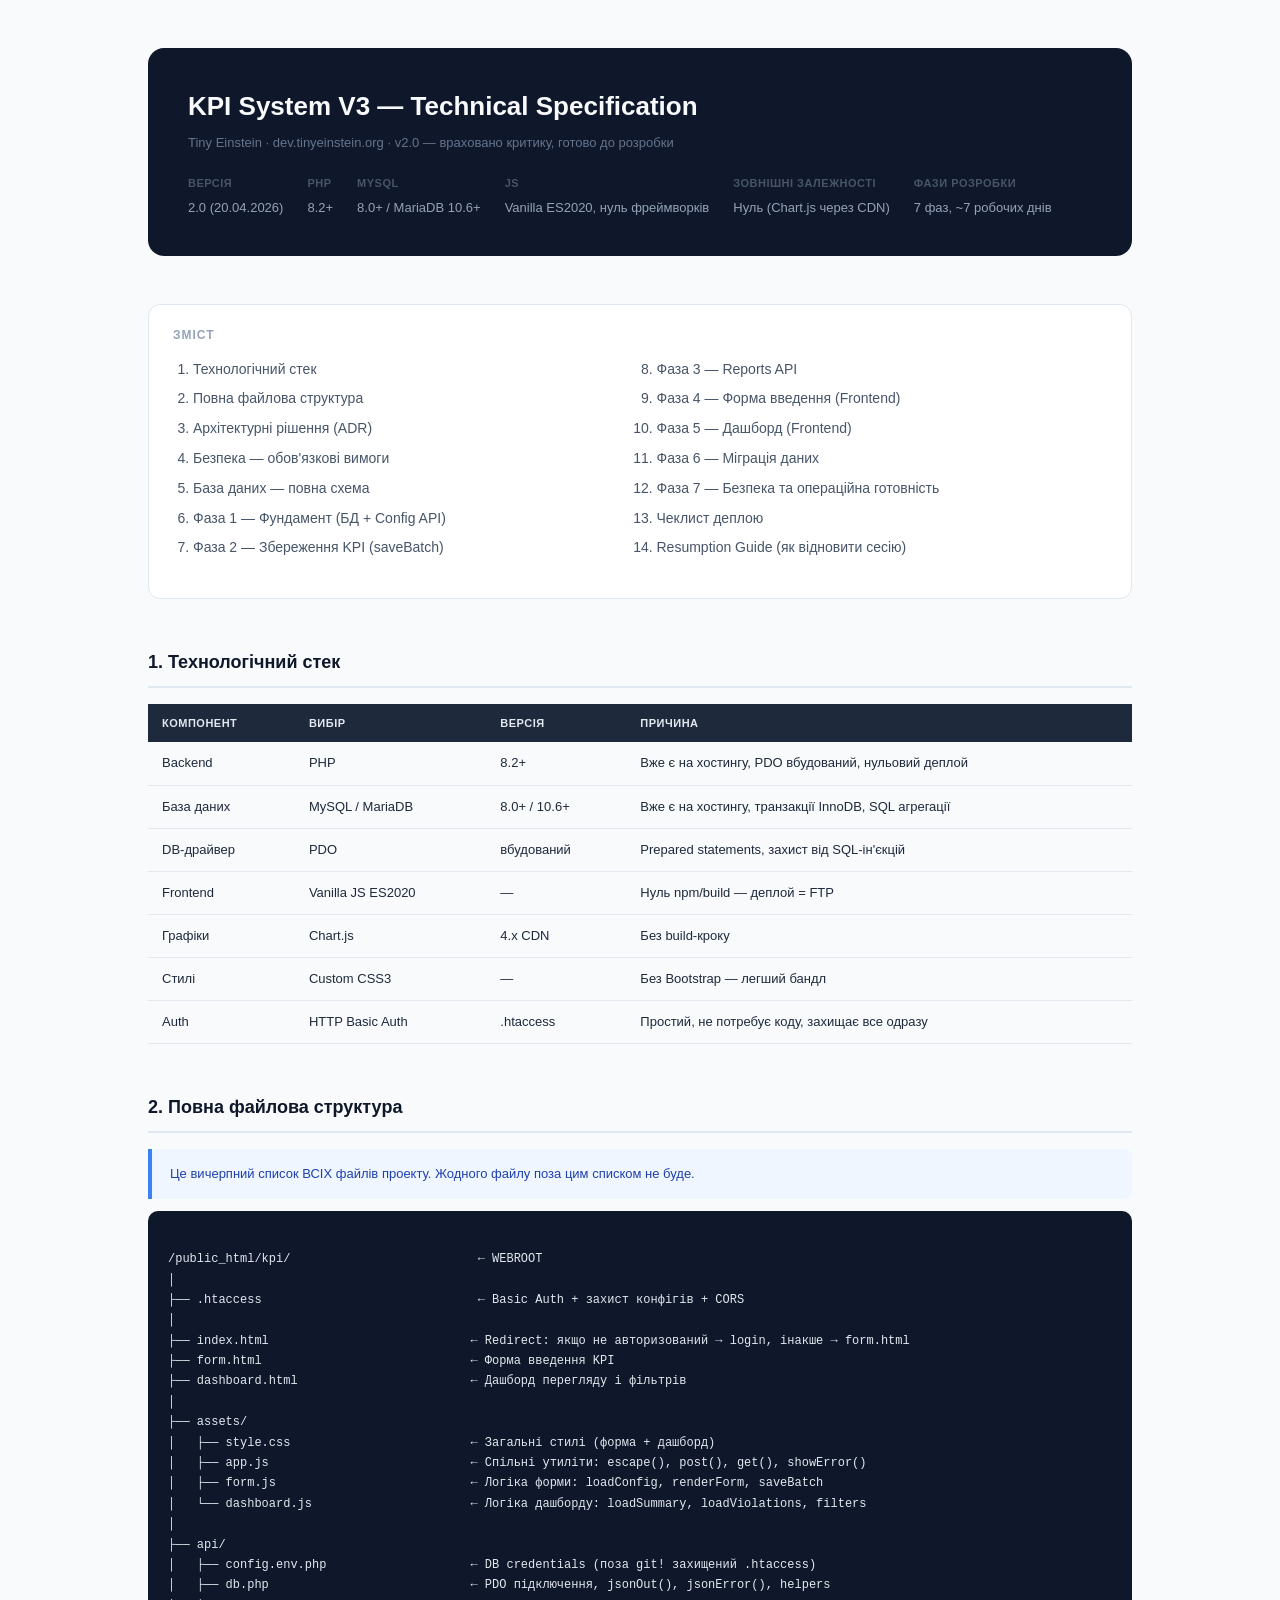
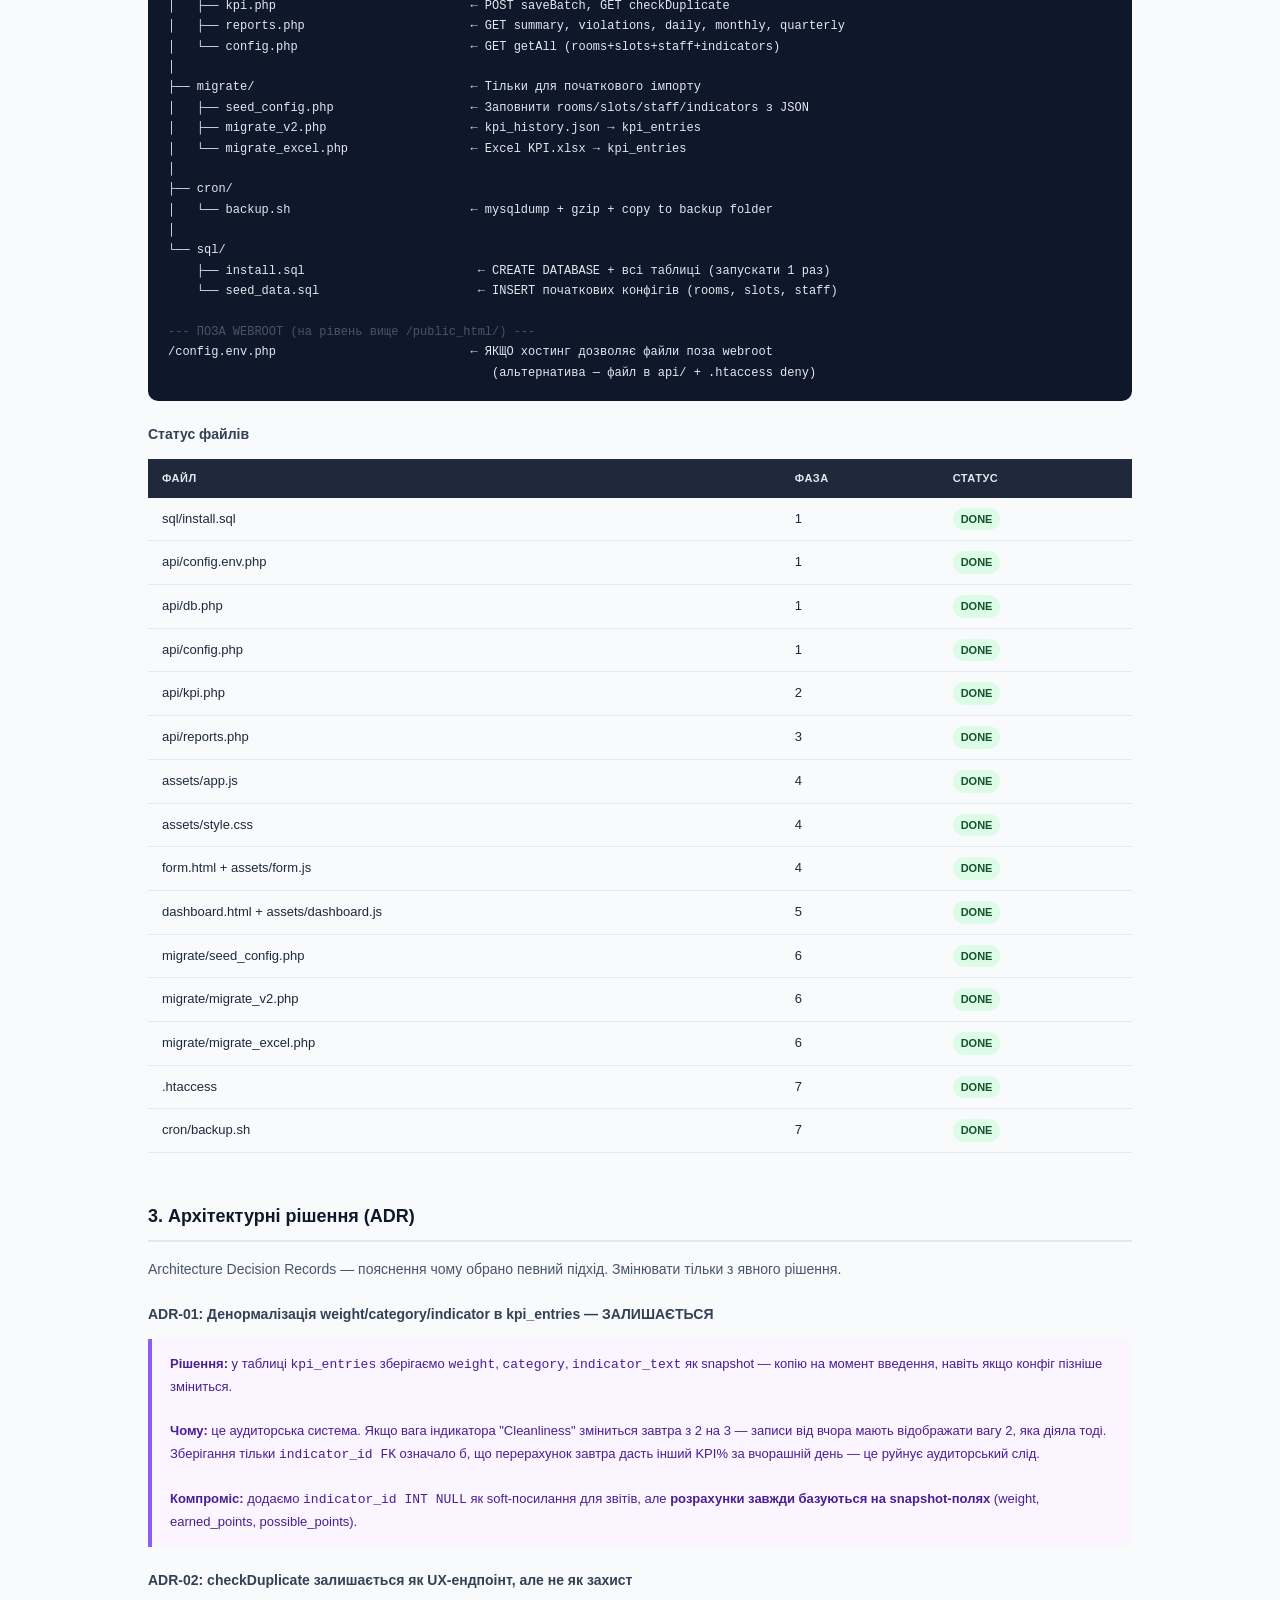
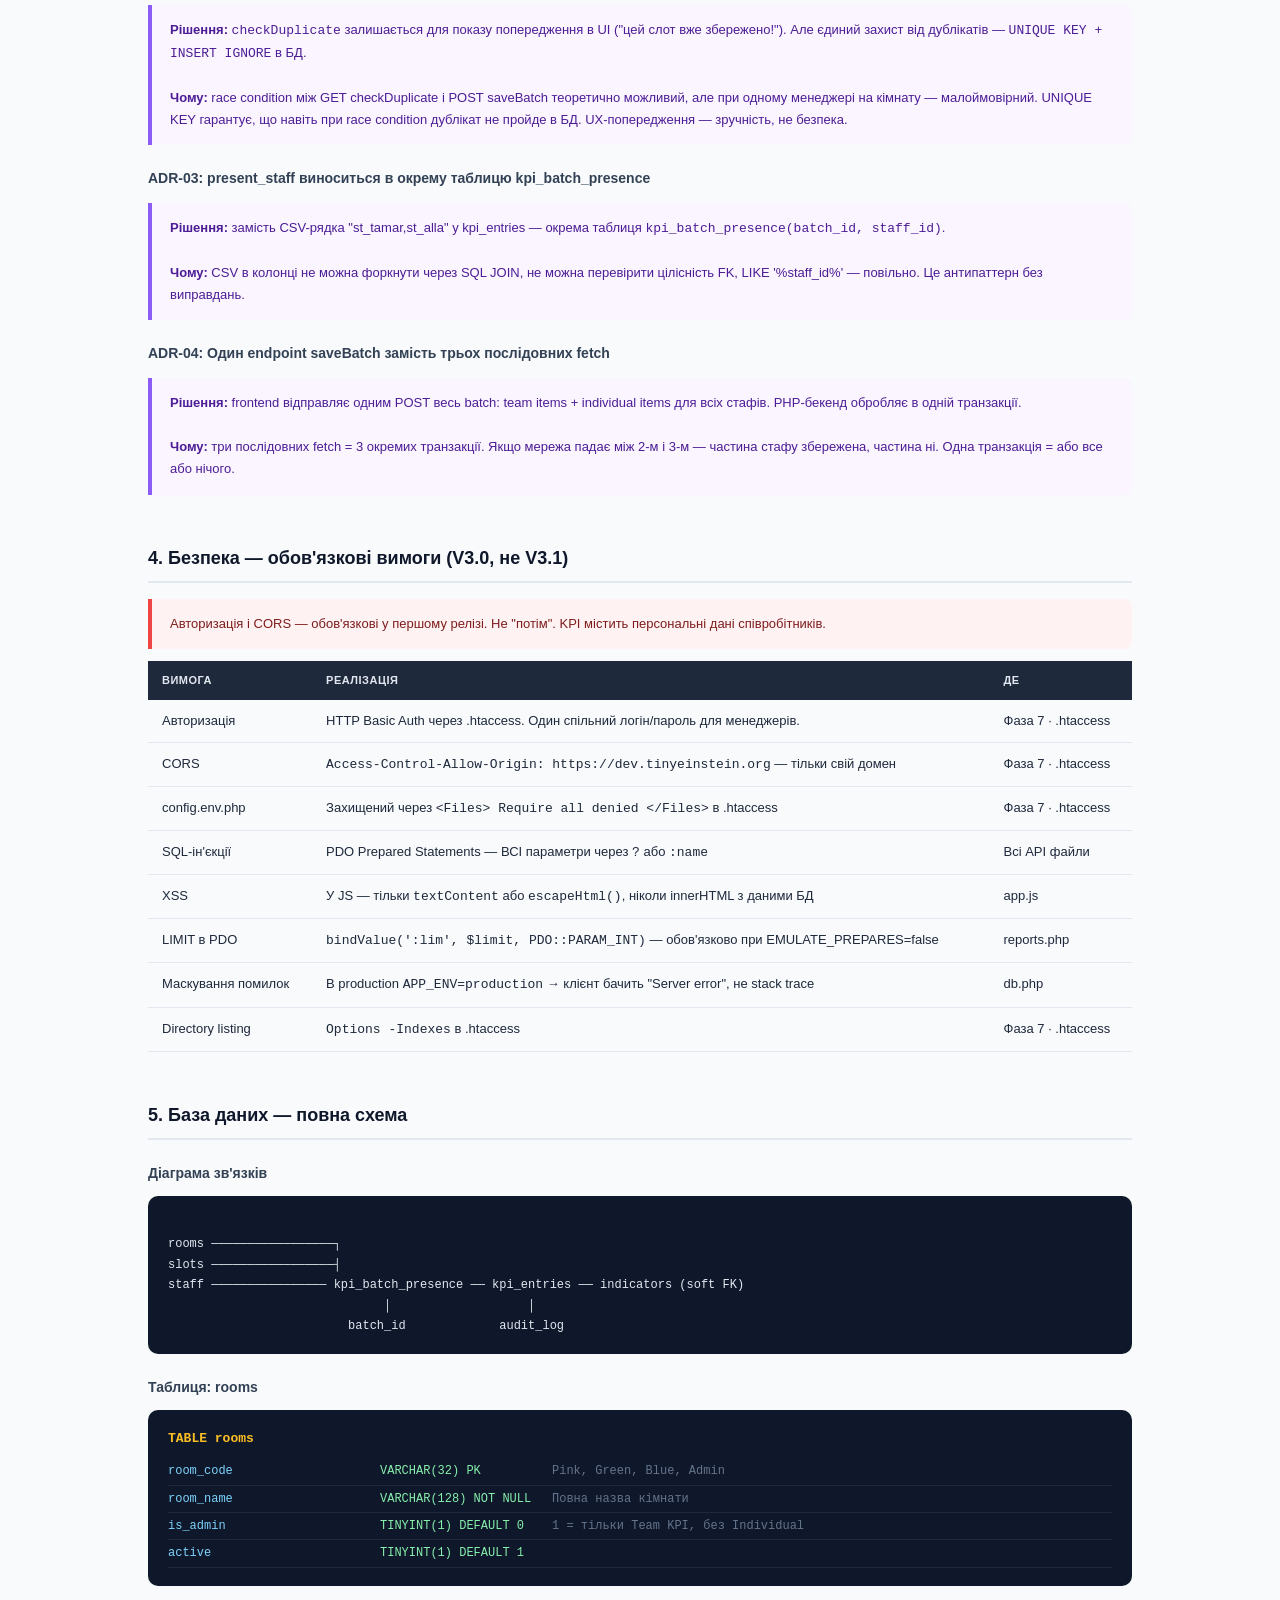
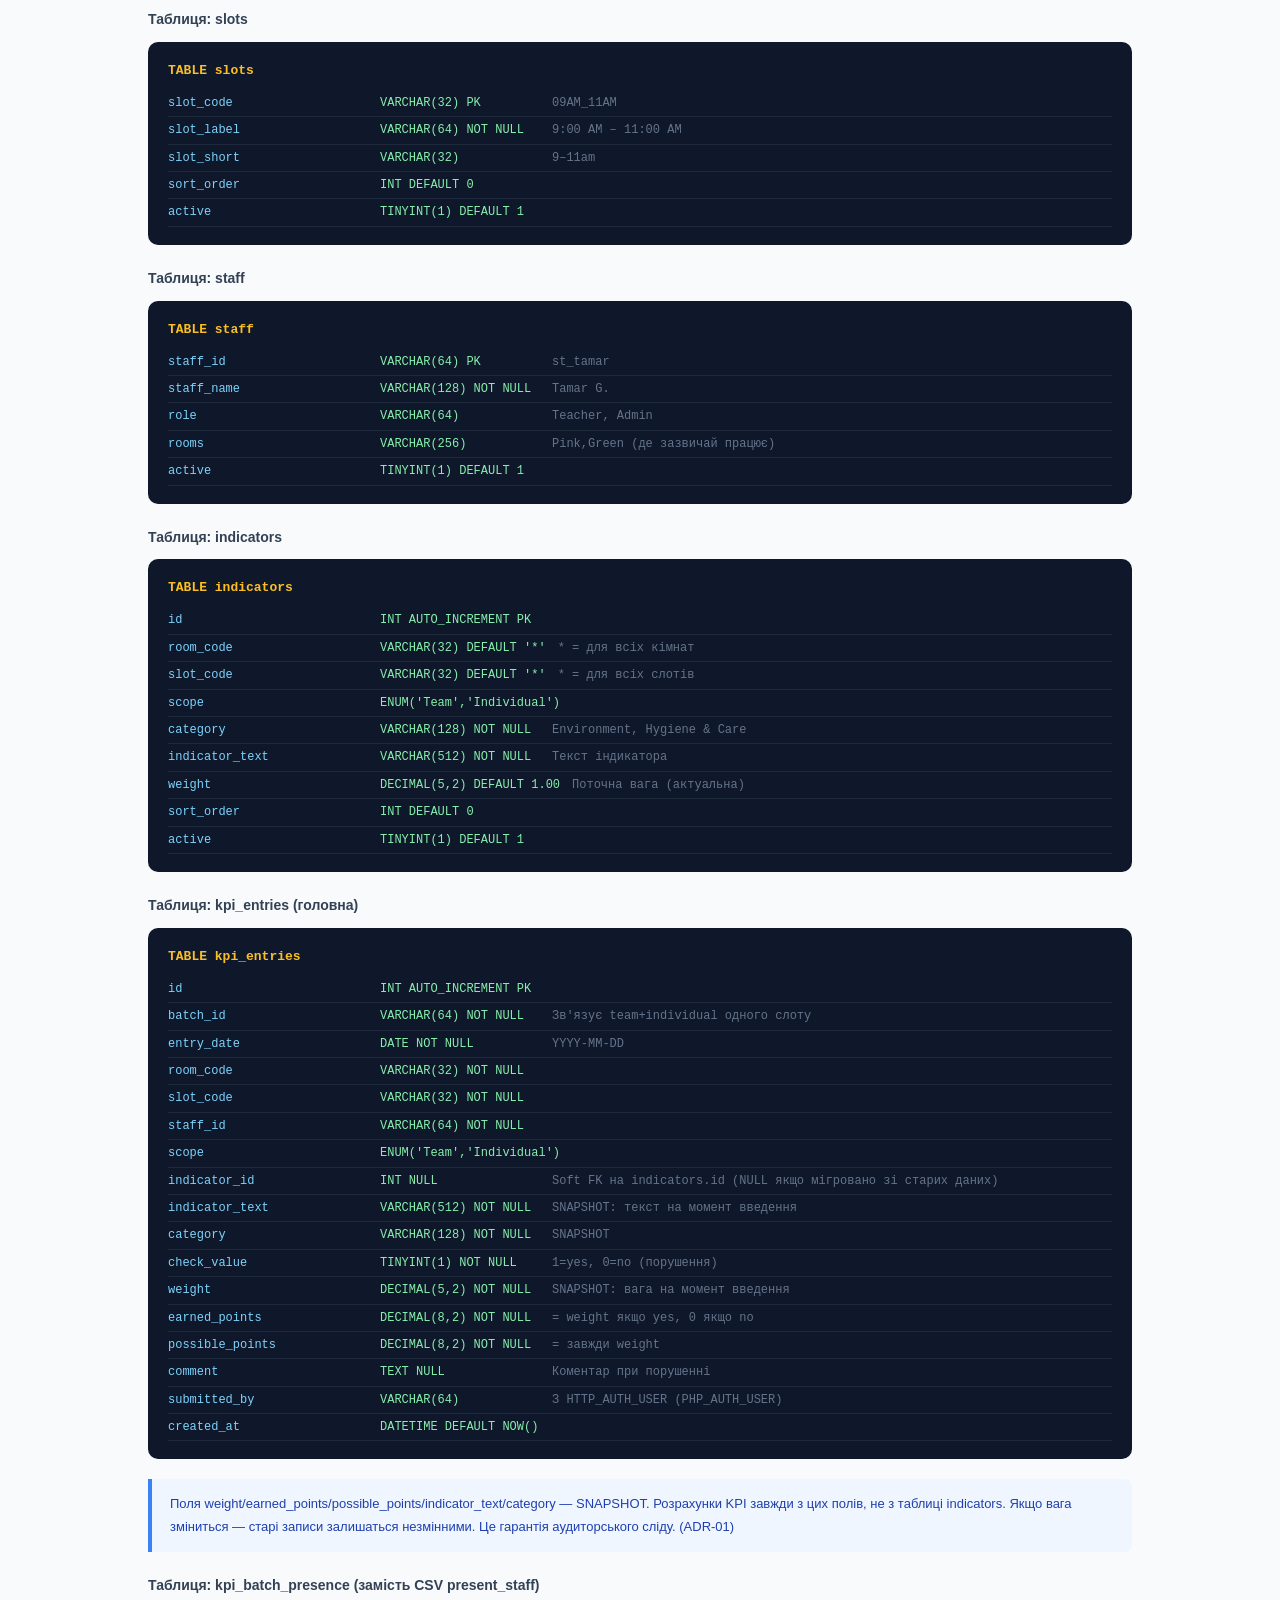
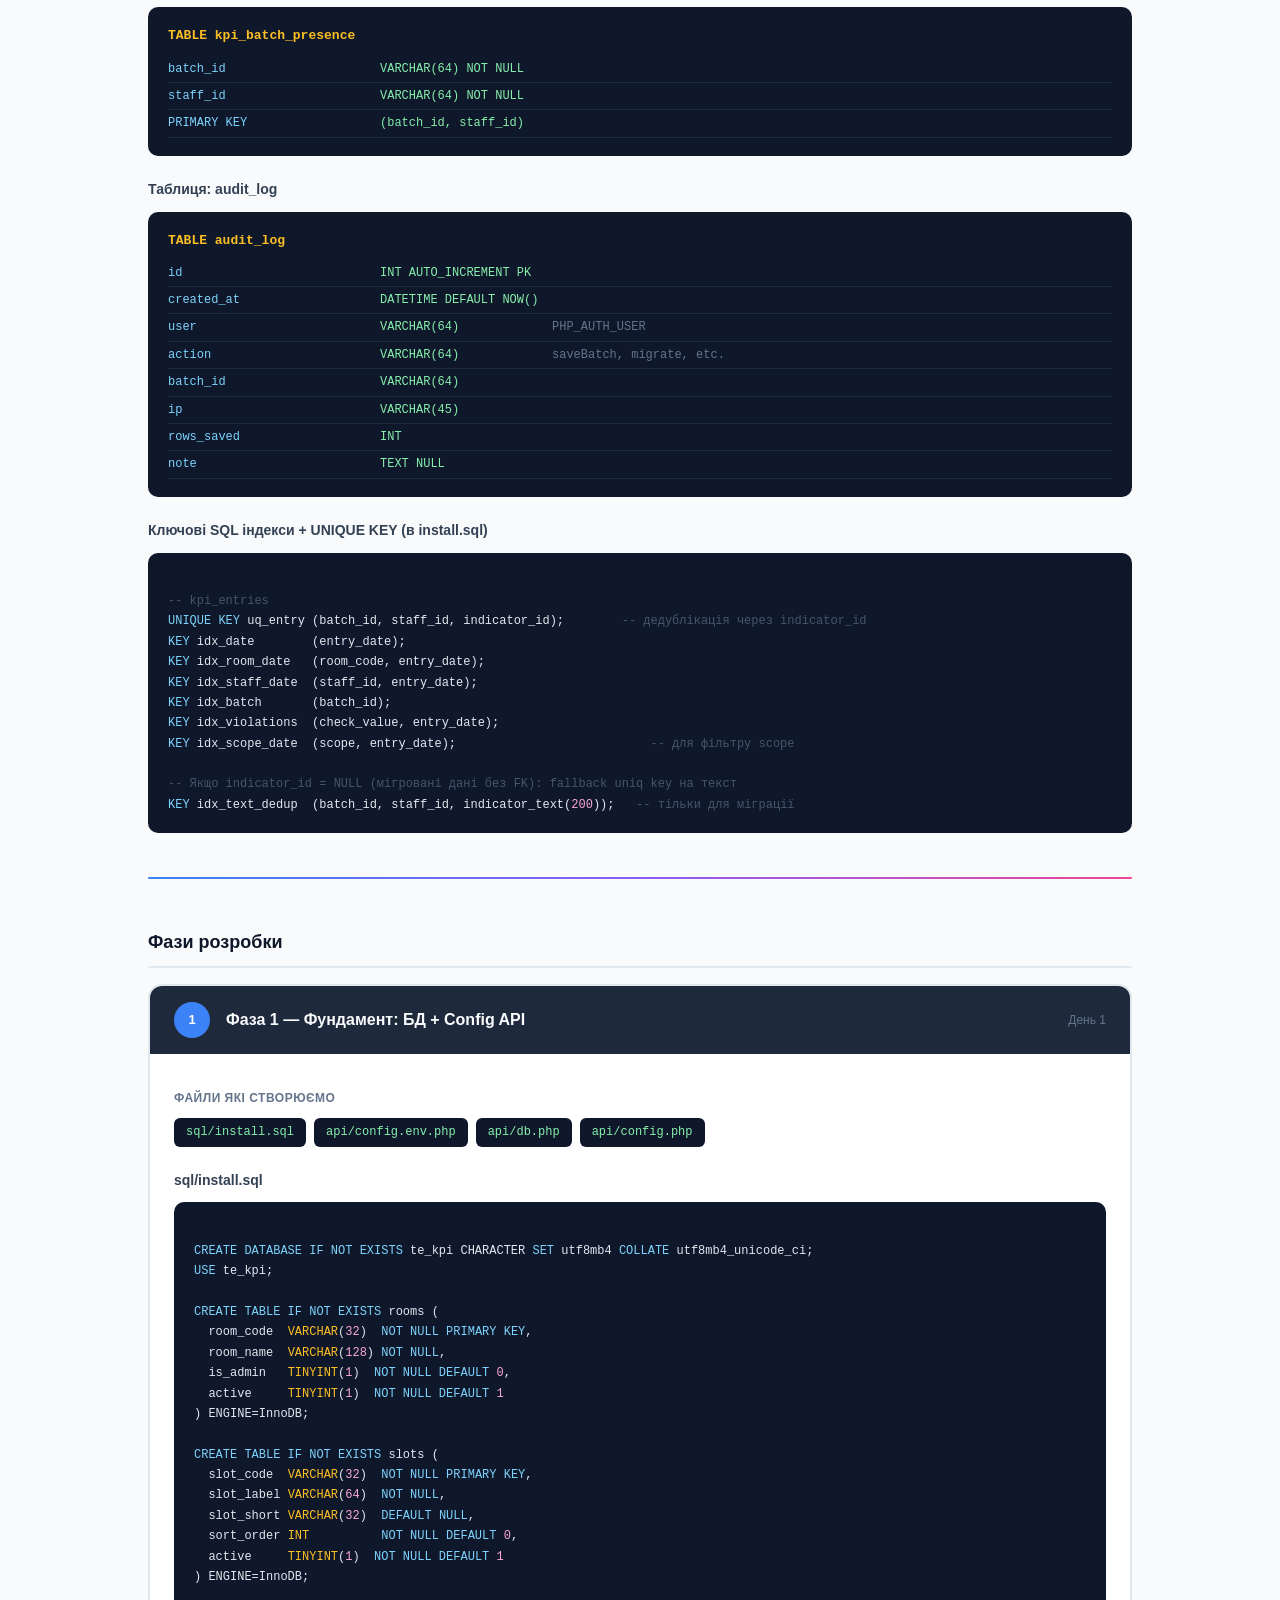
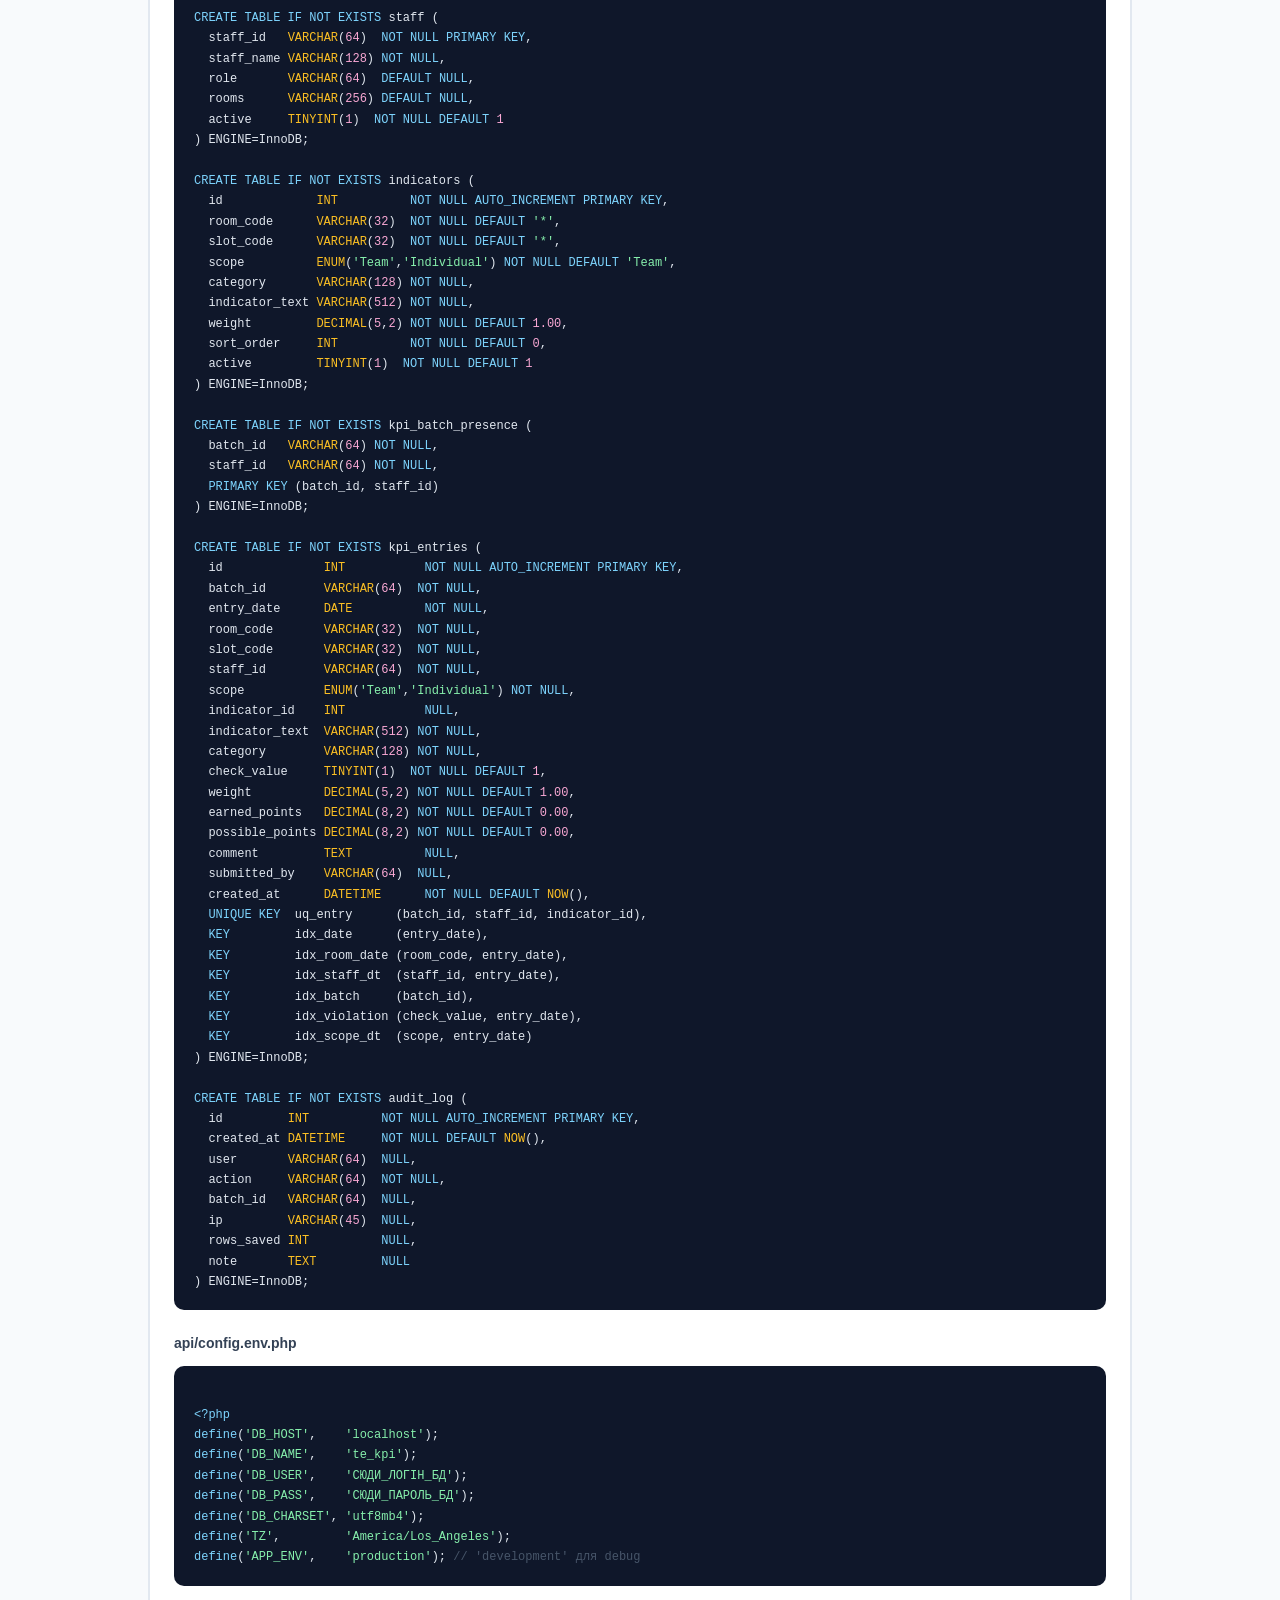
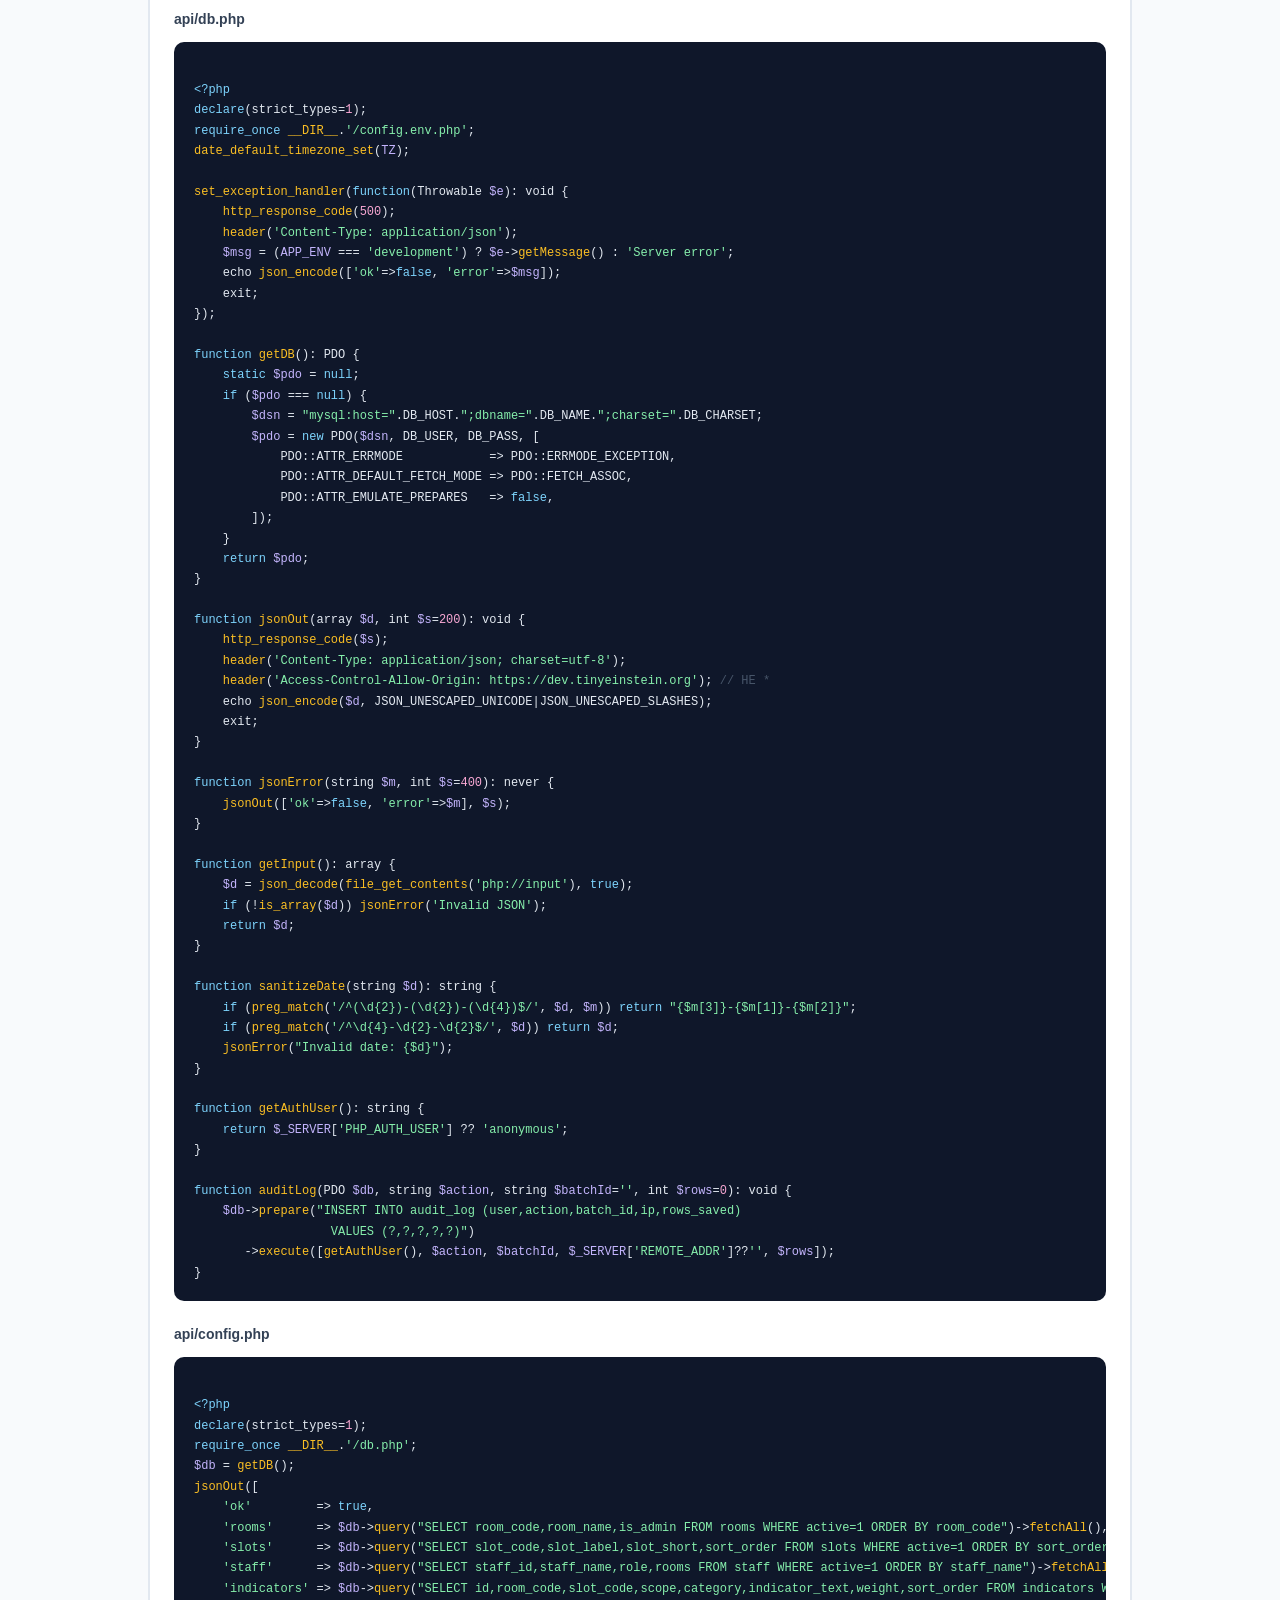
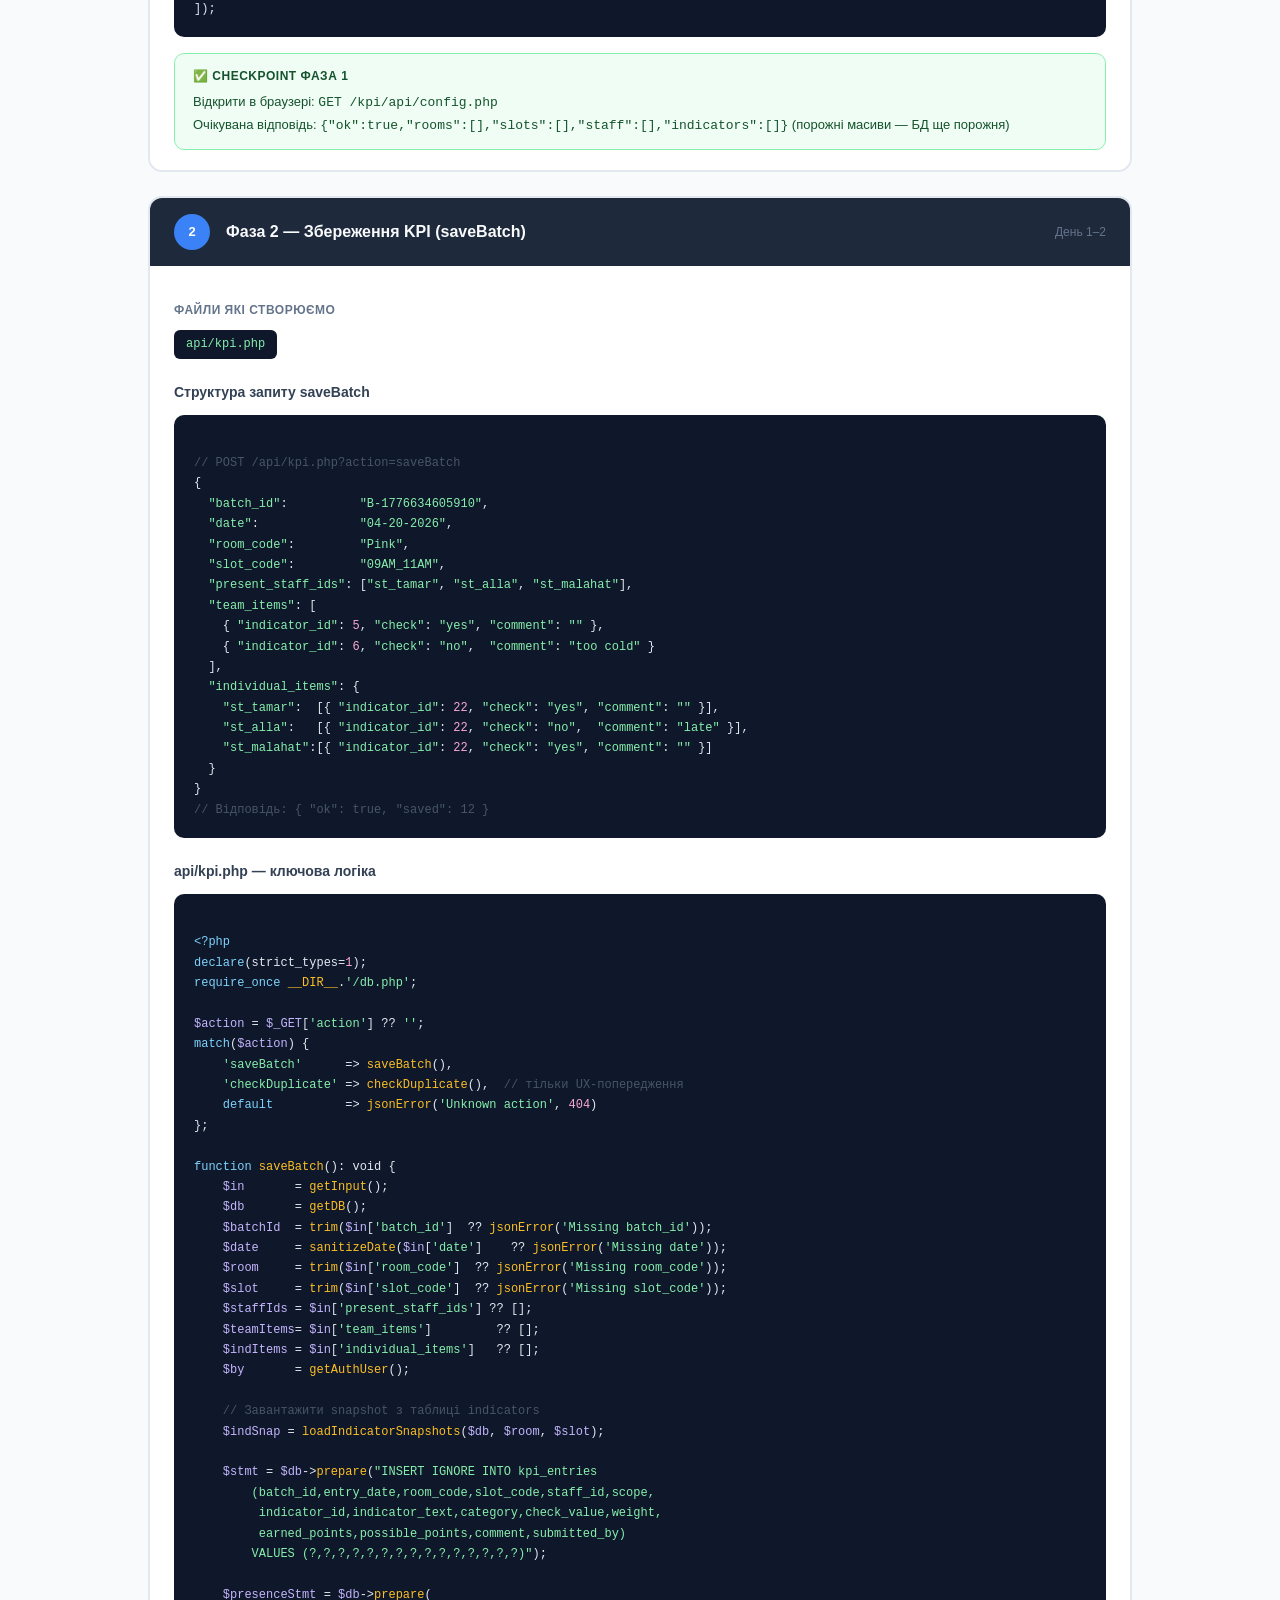
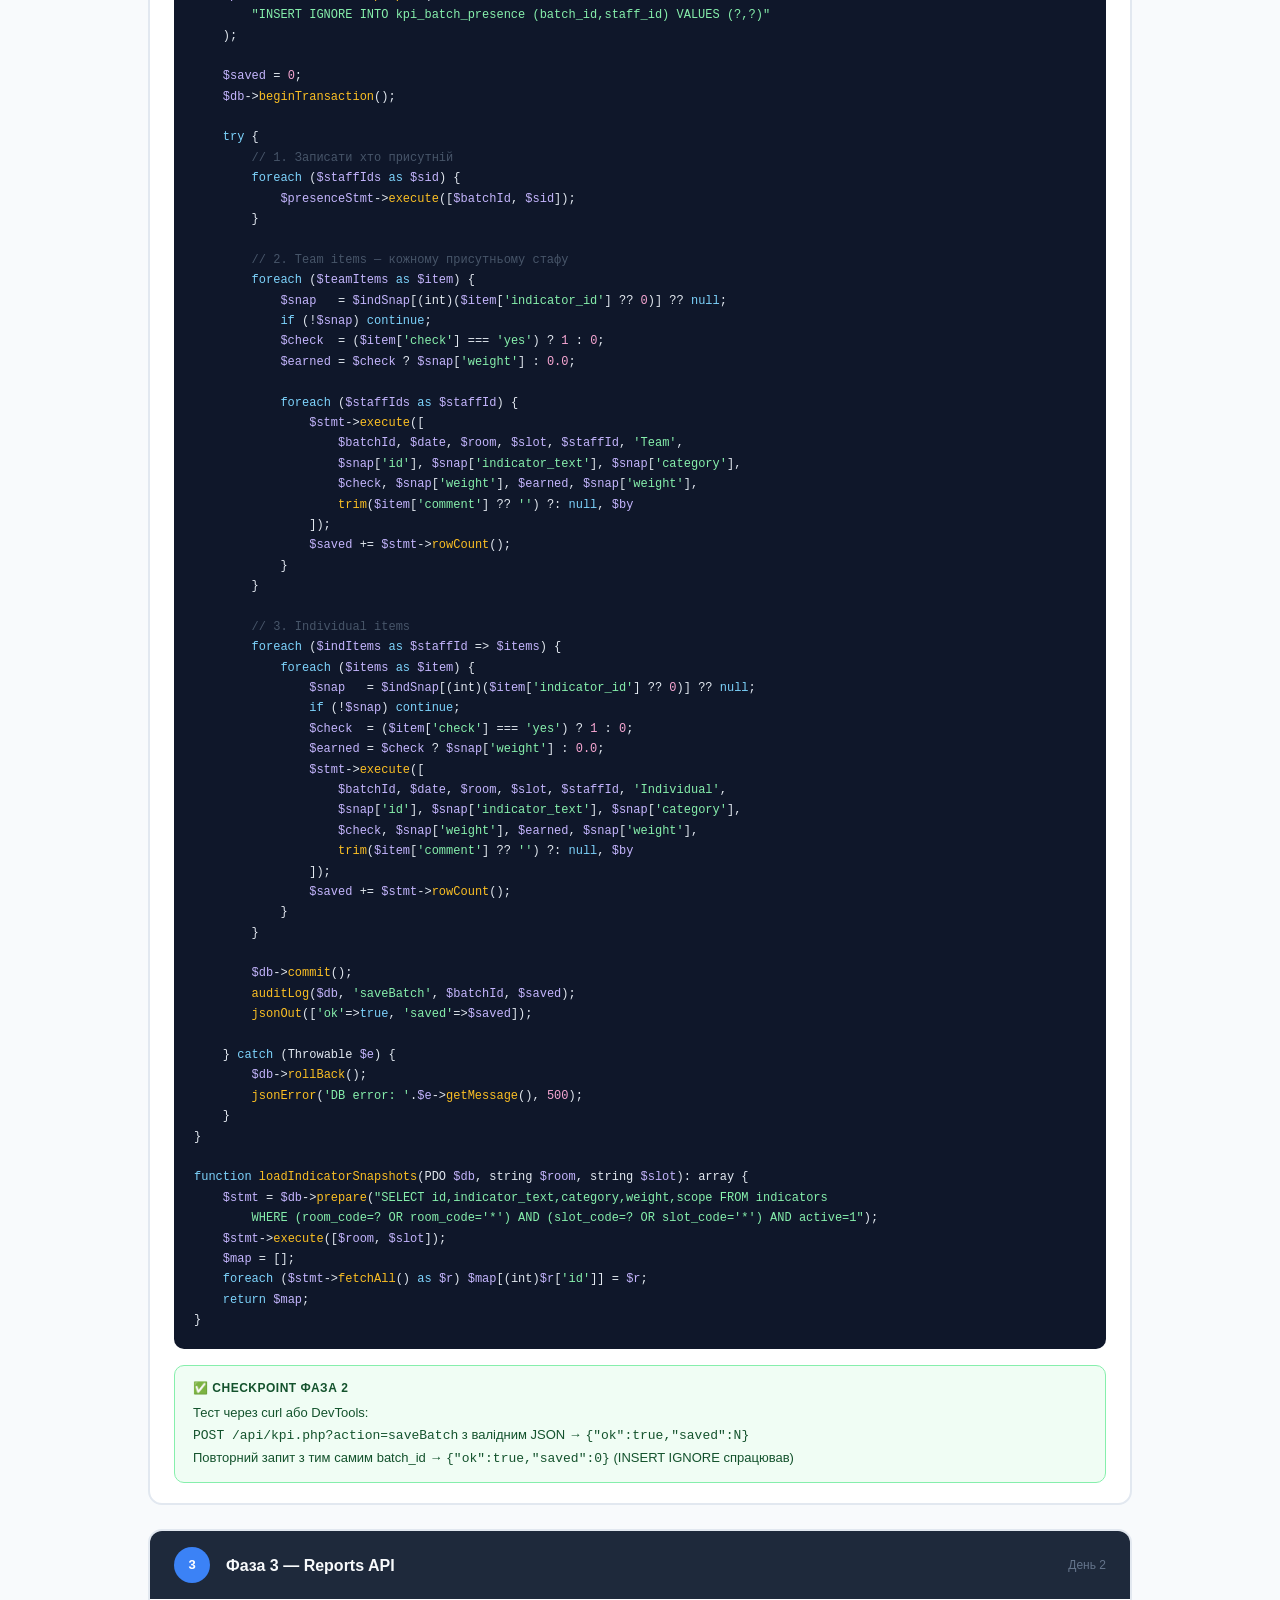
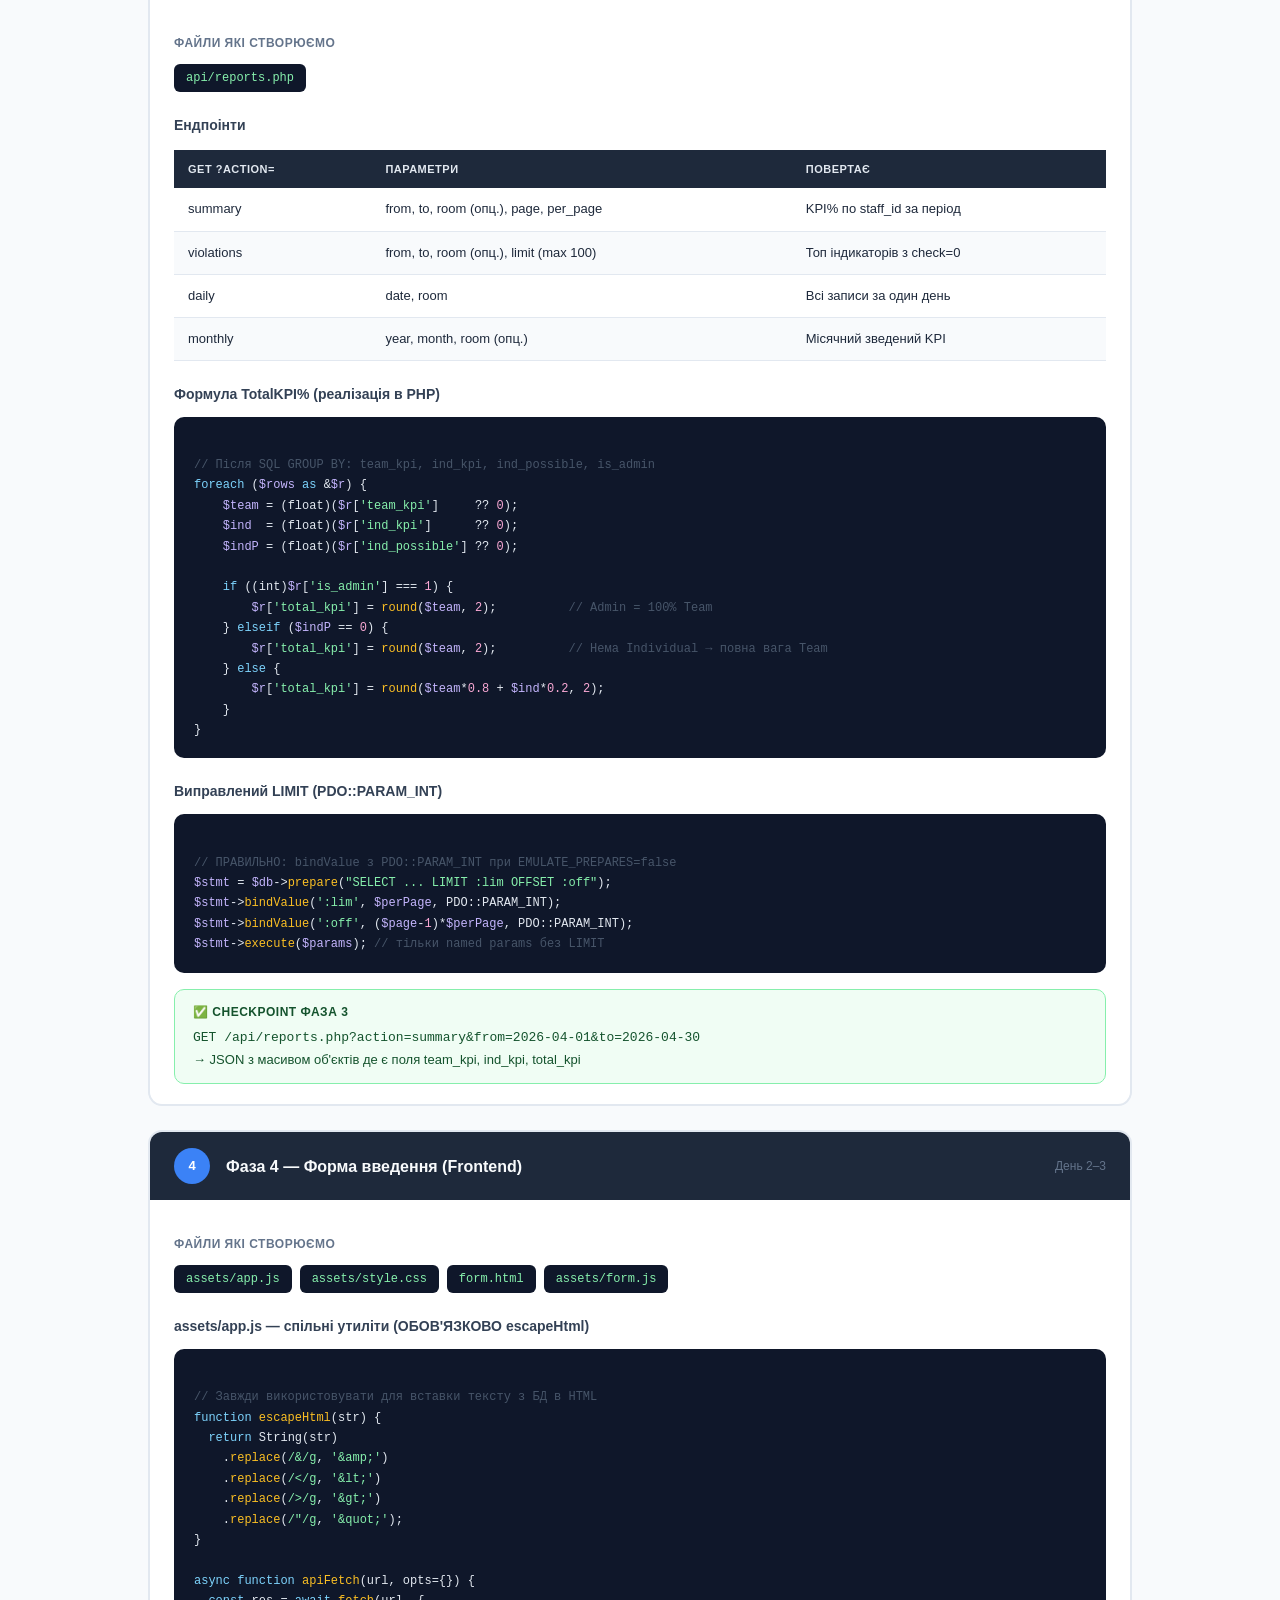
==== commit 425ff666: "Початковий реліз KPI V3 — Tiny Einstein Повністю переписана система: MySQL замість Google Sheets, бе" ====
--- a/TECH_SPEC.html
+++ b/TECH_SPEC.html
@@ -2,38 +2,38 @@
 <html lang="uk">
 <head>
 <meta charset="UTF-8"/>
-<title>Tech Spec — KPI System V3 · Tiny Einstein</title>
+<title>Tech Spec v2 — KPI System V3 · Tiny Einstein</title>
 <style>
 * { box-sizing: border-box; margin: 0; padding: 0; }
-body { font-family: Inter, Arial, sans-serif; background: #f8fafc; color: #1e293b; padding: 48px 28px; max-width: 1020px; margin: 0 auto; line-height: 1.7; }
-
-.prd-header { background: #0f172a; border-radius: 16px; padding: 36px 40px; margin-bottom: 48px; }
-.prd-header h1 { font-size: 26px; font-weight: 800; color: #f8fafc; margin-bottom: 4px; }
-.prd-header .sub { font-size: 14px; color: #64748b; margin-bottom: 20px; }
+body { font-family: Inter, Arial, sans-serif; background: #f8fafc; color: #1e293b; padding: 48px 28px; max-width: 1040px; margin: 0 auto; line-height: 1.7; }
+
+.header { background: #0f172a; border-radius: 16px; padding: 36px 40px; margin-bottom: 48px; }
+.header h1 { font-size: 26px; font-weight: 800; color: #f8fafc; margin-bottom: 4px; }
+.header .sub { font-size: 13px; color: #64748b; margin-bottom: 20px; }
 .meta-row { display: flex; gap: 24px; flex-wrap: wrap; }
 .meta-item .label { font-size: 11px; color: #475569; text-transform: uppercase; letter-spacing: .5px; font-weight: 700; display: block; }
 .meta-item .value { font-size: 13px; color: #94a3b8; }
 
 h2 { font-size: 18px; font-weight: 800; color: #0f172a; margin: 48px 0 16px; padding-bottom: 8px; border-bottom: 2px solid #e2e8f0; }
-h3 { font-size: 14px; font-weight: 700; color: #334155; margin: 24px 0 10px; }
-h4 { font-size: 12px; font-weight: 700; color: #64748b; margin: 16px 0 6px; text-transform: uppercase; letter-spacing: .5px; }
-
+h3 { font-size: 14px; font-weight: 700; color: #334155; margin: 22px 0 10px; }
+h4 { font-size: 12px; font-weight: 700; color: #64748b; margin: 14px 0 6px; text-transform: uppercase; letter-spacing: .5px; }
 p  { font-size: 14px; color: #475569; margin-bottom: 10px; }
 ul, ol { padding-left: 20px; margin-bottom: 12px; }
-li { font-size: 14px; color: #475569; margin-bottom: 4px; }
+li { font-size: 14px; color: #475569; margin-bottom: 5px; }
 li strong { color: #1e293b; }
 
 .info  { background: #eff6ff; border-left: 4px solid #3b82f6; border-radius: 0 8px 8px 0; padding: 14px 18px; margin: 12px 0; font-size: 13px; color: #1e40af; }
 .warn  { background: #fff7ed; border-left: 4px solid #f97316; border-radius: 0 8px 8px 0; padding: 14px 18px; margin: 12px 0; font-size: 13px; color: #7c2d12; }
 .good  { background: #f0fdf4; border-left: 4px solid #22c55e; border-radius: 0 8px 8px 0; padding: 14px 18px; margin: 12px 0; font-size: 13px; color: #14532d; }
 .err   { background: #fef2f2; border-left: 4px solid #ef4444; border-radius: 0 8px 8px 0; padding: 14px 18px; margin: 12px 0; font-size: 13px; color: #7f1d1d; }
+.decision { background: #faf5ff; border-left: 4px solid #8b5cf6; border-radius: 0 8px 8px 0; padding: 14px 18px; margin: 12px 0; font-size: 13px; color: #4c1d95; }
 
 table { width: 100%; border-collapse: collapse; font-size: 13px; margin: 12px 0 20px; }
 th { background: #1e293b; color: #e2e8f0; padding: 10px 14px; text-align: left; font-size: 11px; text-transform: uppercase; letter-spacing: .5px; }
 td { padding: 10px 14px; border-bottom: 1px solid #e2e8f0; vertical-align: top; }
 tr:nth-child(even) td { background: #f8fafc; }
 
-.code { background: #0f172a; color: #e2e8f0; border-radius: 10px; padding: 18px 20px; font-family: 'Courier New', monospace; font-size: 12px; margin: 10px 0 18px; overflow-x: auto; white-space: pre; line-height: 1.7; }
+.code { background: #0f172a; color: #e2e8f0; border-radius: 10px; padding: 18px 20px; font-family: 'Courier New', monospace; font-size: 12px; margin: 10px 0 16px; overflow-x: auto; white-space: pre; line-height: 1.7; }
 .kw  { color: #7dd3fc; }
 .str { color: #86efac; }
 .cm  { color: #475569; }
@@ -41,214 +41,509 @@
 .num { color: #f9a8d4; }
 .var { color: #c4b5fd; }
 
+/* PHASE BLOCKS */
+.phase {
+  background: #fff;
+  border: 2px solid #e2e8f0;
+  border-radius: 14px;
+  margin-bottom: 24px;
+  overflow: hidden;
+}
+.phase-header {
+  display: flex;
+  align-items: center;
+  gap: 16px;
+  padding: 16px 24px;
+  background: #1e293b;
+}
+.phase-num {
+  background: #3b82f6;
+  color: #fff;
+  font-size: 13px;
+  font-weight: 800;
+  width: 36px; height: 36px;
+  border-radius: 50%;
+  display: flex; align-items: center; justify-content: center;
+  flex-shrink: 0;
+}
+.phase-title { font-size: 16px; font-weight: 700; color: #f8fafc; }
+.phase-days  { font-size: 12px; color: #64748b; margin-left: auto; }
+.phase-body  { padding: 20px 24px; }
+
+.checkpoint {
+  background: #f0fdf4;
+  border: 1.5px solid #86efac;
+  border-radius: 10px;
+  padding: 12px 18px;
+  margin-top: 16px;
+  font-size: 13px;
+  color: #14532d;
+}
+.checkpoint strong { display: block; margin-bottom: 4px; font-size: 12px; text-transform: uppercase; letter-spacing: .5px; }
+
+.file-list { display: flex; flex-wrap: wrap; gap: 8px; margin: 10px 0; }
+.file-tag {
+  font-family: 'Courier New', monospace;
+  font-size: 12px;
+  background: #0f172a;
+  color: #7dd3fc;
+  padding: 4px 12px;
+  border-radius: 6px;
+}
+.file-tag.new   { color: #86efac; }
+.file-tag.edit  { color: #fbbf24; }
+
+.divider { height: 2px; background: linear-gradient(to right, #3b82f6, #8b5cf6, #ec4899); border-radius: 2px; margin: 44px 0; }
+
 .toc { background: #fff; border: 1.5px solid #e2e8f0; border-radius: 12px; padding: 20px 24px; margin-bottom: 40px; }
 .toc-title { font-size: 12px; font-weight: 700; color: #94a3b8; text-transform: uppercase; letter-spacing: 1px; margin-bottom: 12px; }
-.toc ul { list-style: none; padding: 0; columns: 2; }
-.toc li { font-size: 13px; color: #3b82f6; margin-bottom: 6px; }
-.toc li::before { content: "→ "; color: #94a3b8; }
-
-.divider { height: 2px; background: linear-gradient(to right, #0ea5e9, #8b5cf6); border-radius: 2px; margin: 44px 0; }
-
-.file-block { background: #fff; border: 1.5px solid #e2e8f0; border-radius: 10px; margin-bottom: 10px; overflow: hidden; }
-.file-title { background: #1e293b; color: #7dd3fc; font-family: 'Courier New', monospace; font-size: 13px; font-weight: 700; padding: 8px 16px; }
-.file-desc  { font-size: 13px; color: #475569; padding: 10px 16px; }
+.toc ol { columns: 2; font-size: 13px; color: #334155; }
+.toc li { margin-bottom: 6px; }
+
+.schema-wrap { background: #0f172a; border-radius: 10px; padding: 18px 20px; margin: 8px 0 20px; }
+.schema-name { font-size: 13px; font-weight: 700; color: #fbbf24; font-family: 'Courier New', monospace; margin-bottom: 8px; }
+.schema-row { display: flex; gap: 12px; font-family: 'Courier New', monospace; font-size: 12px; padding: 3px 0; border-bottom: 1px solid #1e293b; }
+.sc { color: #7dd3fc; min-width: 200px; }
+.st { color: #86efac; min-width: 160px; }
+.sn { color: #64748b; }
+
+.status { display: inline-block; font-size: 11px; font-weight: 700; padding: 2px 8px; border-radius: 999px; }
+.s-done    { background: #dcfce7; color: #14532d; }
+.s-todo    { background: #f1f5f9; color: #475569; }
+.s-blocked { background: #fee2e2; color: #991b1b; }
 
 .badge { display: inline-block; font-size: 11px; font-weight: 700; padding: 2px 8px; border-radius: 6px; margin-right: 4px; }
-.b-php   { background: #dbeafe; color: #1e3a8a; }
-.b-sql   { background: #fef9c3; color: #713f12; }
-.b-js    { background: #fef3c7; color: #92400e; }
-.b-html  { background: #f3e8ff; color: #6b21a8; }
-.b-css   { background: #fce7f3; color: #831843; }
-.b-sec   { background: #fee2e2; color: #991b1b; }
+.b-php  { background: #dbeafe; color: #1e3a8a; }
+.b-sql  { background: #fef9c3; color: #713f12; }
+.b-js   { background: #fef3c7; color: #92400e; }
+.b-html { background: #f3e8ff; color: #6b21a8; }
+.b-sh   { background: #f0fdf4; color: #14532d; }
+.b-sec  { background: #fee2e2; color: #991b1b; }
 </style>
 </head>
 <body>
 
 <!-- HEADER -->
-<div class="prd-header">
+<div class="header">
   <h1>KPI System V3 — Technical Specification</h1>
-  <p class="sub">Tiny Einstein · dev.tinyeinstein.org · Реалізація на основі PRD v1.0</p>
+  <p class="sub">Tiny Einstein · dev.tinyeinstein.org · v2.0 — враховано критику, готово до розробки</p>
   <div class="meta-row">
-    <div class="meta-item"><span class="label">Версія</span><span class="value">1.0</span></div>
-    <div class="meta-item"><span class="label">Дата</span><span class="value">20.04.2026</span></div>
+    <div class="meta-item"><span class="label">Версія</span><span class="value">2.0 (20.04.2026)</span></div>
     <div class="meta-item"><span class="label">PHP</span><span class="value">8.2+</span></div>
     <div class="meta-item"><span class="label">MySQL</span><span class="value">8.0+ / MariaDB 10.6+</span></div>
-    <div class="meta-item"><span class="label">Frontend</span><span class="value">Vanilla JS (ES2020), без фреймворків</span></div>
-    <div class="meta-item"><span class="label">Залежності</span><span class="value">Нуль — тільки PHP + PDO + MySQL</span></div>
+    <div class="meta-item"><span class="label">JS</span><span class="value">Vanilla ES2020, нуль фреймворків</span></div>
+    <div class="meta-item"><span class="label">Зовнішні залежності</span><span class="value">Нуль (Chart.js через CDN)</span></div>
+    <div class="meta-item"><span class="label">Фази розробки</span><span class="value">7 фаз, ~7 робочих днів</span></div>
   </div>
 </div>
 
 <!-- TOC -->
 <div class="toc">
   <div class="toc-title">Зміст</div>
-  <ul>
-    <li>1. Технологічний стек</li>
-    <li>2. Конфігурація та середовище</li>
-    <li>3. SQL — повні CREATE TABLE</li>
-    <li>4. api/db.php — підключення до БД</li>
-    <li>5. api/kpi.php — збереження KPI</li>
-    <li>6. api/reports.php — звіти</li>
-    <li>7. api/config.php — конфіги</li>
-    <li>8. form.html + form.js</li>
-    <li>9. dashboard.html + dashboard.js</li>
-    <li>10. Безпека</li>
-    <li>11. Обробка помилок</li>
-    <li>12. migrate/ — скрипти міграції</li>
-    <li>13. .htaccess</li>
-    <li>14. Чеклист деплою</li>
-  </ul>
+  <ol>
+    <li>Технологічний стек</li>
+    <li>Повна файлова структура</li>
+    <li>Архітектурні рішення (ADR)</li>
+    <li>Безпека — обов'язкові вимоги</li>
+    <li>База даних — повна схема</li>
+    <li>Фаза 1 — Фундамент (БД + Config API)</li>
+    <li>Фаза 2 — Збереження KPI (saveBatch)</li>
+    <li>Фаза 3 — Reports API</li>
+    <li>Фаза 4 — Форма введення (Frontend)</li>
+    <li>Фаза 5 — Дашборд (Frontend)</li>
+    <li>Фаза 6 — Міграція даних</li>
+    <li>Фаза 7 — Безпека та операційна готовність</li>
+    <li>Чеклист деплою</li>
+    <li>Resumption Guide (як відновити сесію)</li>
+  </ol>
 </div>
 
 
 <!-- 1. СТЕК -->
 <h2>1. Технологічний стек</h2>
 <table>
-  <thead><tr><th>Компонент</th><th>Технологія</th><th>Версія</th><th>Причина вибору</th></tr></thead>
+  <thead><tr><th>Компонент</th><th>Вибір</th><th>Версія</th><th>Причина</th></tr></thead>
   <tbody>
-    <tr><td>Сервер</td><td>PHP</td><td>8.2+</td><td>Вже є на хостингу, PDO вбудований</td></tr>
-    <tr><td>База даних</td><td>MySQL / MariaDB</td><td>8.0+ / 10.6+</td><td>Вже є на хостингу, безкоштовно</td></tr>
-    <tr><td>DB драйвер</td><td>PDO (PHP Data Objects)</td><td>вбудований</td><td>Prepared statements, захист від SQL ін'єкцій</td></tr>
-    <tr><td>Frontend JS</td><td>Vanilla JS ES2020</td><td>—</td><td>Без залежностей, немає npm, легко деплоїти</td></tr>
-    <tr><td>Графіки</td><td>Chart.js</td><td>4.x CDN</td><td>Легкий, без build-кроку, підключається одним тегом</td></tr>
-    <tr><td>HTTP</td><td>fetch() API</td><td>вбудований браузер</td><td>Сучасний, без jQuery</td></tr>
-    <tr><td>Формат обміну</td><td>JSON</td><td>—</td><td>API повертає JSON, frontend парсить</td></tr>
-    <tr><td>Стилі</td><td>CSS3 (custom, без Bootstrap)</td><td>—</td><td>Легко, без залежностей</td></tr>
+    <tr><td>Backend</td><td>PHP</td><td>8.2+</td><td>Вже є на хостингу, PDO вбудований, нульовий деплой</td></tr>
+    <tr><td>База даних</td><td>MySQL / MariaDB</td><td>8.0+ / 10.6+</td><td>Вже є на хостингу, транзакції InnoDB, SQL агрегації</td></tr>
+    <tr><td>DB-драйвер</td><td>PDO</td><td>вбудований</td><td>Prepared statements, захист від SQL-ін'єкцій</td></tr>
+    <tr><td>Frontend</td><td>Vanilla JS ES2020</td><td>—</td><td>Нуль npm/build — деплой = FTP</td></tr>
+    <tr><td>Графіки</td><td>Chart.js</td><td>4.x CDN</td><td>Без build-кроку</td></tr>
+    <tr><td>Стилі</td><td>Custom CSS3</td><td>—</td><td>Без Bootstrap — легший бандл</td></tr>
+    <tr><td>Auth</td><td>HTTP Basic Auth</td><td>.htaccess</td><td>Простий, не потребує коду, захищає все одразу</td></tr>
   </tbody>
 </table>
-<div class="good">Нульова кількість npm-пакетів, composer-пакетів і зовнішніх залежностей. Деплой = завантажити файли по FTP.</div>
-
-
-<!-- 2. КОНФІГУРАЦІЯ -->
-<h2>2. Конфігурація та середовище</h2>
-
-<h3>api/config.env.php — секретний файл (не в git!)</h3>
+
+
+<!-- 2. ФАЙЛОВА СТРУКТУРА -->
+<h2>2. Повна файлова структура</h2>
+<div class="info">Це вичерпний список ВСІХ файлів проекту. Жодного файлу поза цим списком не буде.</div>
+
 <div class="code">
-<span class="cm">&lt;?php</span>
-<span class="cm">// api/config.env.php — НЕ додавати в git, НЕ показувати публічно</span>
-<span class="kw">define</span>(<span class="str">'DB_HOST'</span>,     <span class="str">'localhost'</span>);
-<span class="kw">define</span>(<span class="str">'DB_NAME'</span>,     <span class="str">'te_kpi'</span>);
-<span class="kw">define</span>(<span class="str">'DB_USER'</span>,     <span class="str">'te_kpi_user'</span>);
-<span class="kw">define</span>(<span class="str">'DB_PASS'</span>,     <span class="str">'СЮДИ_ПАРОЛЬ'</span>);
-<span class="kw">define</span>(<span class="str">'DB_CHARSET'</span>,  <span class="str">'utf8mb4'</span>);
-<span class="kw">define</span>(<span class="str">'TZ'</span>,          <span class="str">'America/Los_Angeles'</span>);
-<span class="kw">define</span>(<span class="str">'APP_ENV'</span>,     <span class="str">'production'</span>); <span class="cm">// або 'development'</span>
-</div>
-
-<div class="warn">
-  <strong>Важливо:</strong> config.env.php містить пароль БД.
-  Додати в <code>.gitignore</code> якщо проект буде в git.
-  На хостингу файл захищений .htaccess (deny from all для *.php всередині api/ якщо прямий доступ).
-</div>
-
-<h3>Часовий пояс — встановлювати на старті кожного PHP-файлу</h3>
+/public_html/kpi/                          ← WEBROOT
+│
+├── .htaccess                              ← Basic Auth + захист конфігів + CORS
+│
+├── index.html                            ← Redirect: якщо не авторизований → login, інакше → form.html
+├── form.html                             ← Форма введення KPI
+├── dashboard.html                        ← Дашборд перегляду і фільтрів
+│
+├── assets/
+│   ├── style.css                         ← Загальні стилі (форма + дашборд)
+│   ├── app.js                            ← Спільні утиліти: escape(), post(), get(), showError()
+│   ├── form.js                           ← Логіка форми: loadConfig, renderForm, saveBatch
+│   └── dashboard.js                      ← Логіка дашборду: loadSummary, loadViolations, filters
+│
+├── api/
+│   ├── config.env.php                    ← DB credentials (поза git! захищений .htaccess)
+│   ├── db.php                            ← PDO підключення, jsonOut(), jsonError(), helpers
+│   ├── kpi.php                           ← POST saveBatch, GET checkDuplicate
+│   ├── reports.php                       ← GET summary, violations, daily, monthly, quarterly
+│   └── config.php                        ← GET getAll (rooms+slots+staff+indicators)
+│
+├── migrate/                              ← Тільки для початкового імпорту
+│   ├── seed_config.php                   ← Заповнити rooms/slots/staff/indicators з JSON
+│   ├── migrate_v2.php                    ← kpi_history.json → kpi_entries
+│   └── migrate_excel.php                 ← Excel KPI.xlsx → kpi_entries
+│
+├── cron/
+│   └── backup.sh                         ← mysqldump + gzip + copy to backup folder
+│
+└── sql/
+    ├── install.sql                        ← CREATE DATABASE + всі таблиці (запускати 1 раз)
+    └── seed_data.sql                      ← INSERT початкових конфігів (rooms, slots, staff)
+
+<span class="cm">--- ПОЗА WEBROOT (на рівень вище /public_html/) ---</span>
+/config.env.php                           ← ЯКЩО хостинг дозволяє файли поза webroot
+                                             (альтернатива — файл в api/ + .htaccess deny)
+</div>
+
+<h3>Статус файлів</h3>
+<table>
+  <thead><tr><th>Файл</th><th>Фаза</th><th>Статус</th></tr></thead>
+  <tbody>
+    <tr><td>sql/install.sql</td><td>1</td><td><span class="status s-done">DONE</span></td></tr>
+    <tr><td>api/config.env.php</td><td>1</td><td><span class="status s-done">DONE</span></td></tr>
+    <tr><td>api/db.php</td><td>1</td><td><span class="status s-done">DONE</span></td></tr>
+    <tr><td>api/config.php</td><td>1</td><td><span class="status s-done">DONE</span></td></tr>
+    <tr><td>api/kpi.php</td><td>2</td><td><span class="status s-done">DONE</span></td></tr>
+    <tr><td>api/reports.php</td><td>3</td><td><span class="status s-done">DONE</span></td></tr>
+    <tr><td>assets/app.js</td><td>4</td><td><span class="status s-done">DONE</span></td></tr>
+    <tr><td>assets/style.css</td><td>4</td><td><span class="status s-done">DONE</span></td></tr>
+    <tr><td>form.html + assets/form.js</td><td>4</td><td><span class="status s-done">DONE</span></td></tr>
+    <tr><td>dashboard.html + assets/dashboard.js</td><td>5</td><td><span class="status s-done">DONE</span></td></tr>
+    <tr><td>migrate/seed_config.php</td><td>6</td><td><span class="status s-done">DONE</span></td></tr>
+    <tr><td>migrate/migrate_v2.php</td><td>6</td><td><span class="status s-done">DONE</span></td></tr>
+    <tr><td>migrate/migrate_excel.php</td><td>6</td><td><span class="status s-done">DONE</span></td></tr>
+    <tr><td>.htaccess</td><td>7</td><td><span class="status s-done">DONE</span></td></tr>
+    <tr><td>cron/backup.sh</td><td>7</td><td><span class="status s-done">DONE</span></td></tr>
+  </tbody>
+</table>
+
+
+<!-- 3. ADR — АРХІТЕКТУРНІ РІШЕННЯ -->
+<h2>3. Архітектурні рішення (ADR)</h2>
+<p>Architecture Decision Records — пояснення чому обрано певний підхід. Змінювати тільки з явного рішення.</p>
+
+<h3>ADR-01: Денормалізація weight/category/indicator в kpi_entries — ЗАЛИШАЄТЬСЯ</h3>
+<div class="decision">
+  <strong>Рішення:</strong> у таблиці <code>kpi_entries</code> зберігаємо <code>weight</code>, <code>category</code>, <code>indicator_text</code> як snapshot — копію на момент введення, навіть якщо конфіг пізніше зміниться.<br><br>
+  <strong>Чому:</strong> це аудиторська система. Якщо вага індикатора "Cleanliness" зміниться завтра з 2 на 3 — записи від вчора мають відображати вагу 2, яка діяла тоді. Зберігання тільки <code>indicator_id FK</code> означало б, що перерахунок завтра дасть інший KPI% за вчорашній день — це руйнує аудиторський слід.<br><br>
+  <strong>Компроміс:</strong> додаємо <code>indicator_id INT NULL</code> як soft-посилання для звітів, але <strong>розрахунки завжди базуються на snapshot-полях</strong> (weight, earned_points, possible_points).
+</div>
+
+<h3>ADR-02: checkDuplicate залишається як UX-ендпоінт, але не як захист</h3>
+<div class="decision">
+  <strong>Рішення:</strong> <code>checkDuplicate</code> залишається для показу попередження в UI ("цей слот вже збережено!"). Але єдиний захист від дублікатів — <code>UNIQUE KEY + INSERT IGNORE</code> в БД.<br><br>
+  <strong>Чому:</strong> race condition між GET checkDuplicate і POST saveBatch теоретично можливий, але при одному менеджері на кімнату — малоймовірний. UNIQUE KEY гарантує, що навіть при race condition дублікат не пройде в БД. UX-попередження — зручність, не безпека.
+</div>
+
+<h3>ADR-03: present_staff виноситься в окрему таблицю kpi_batch_presence</h3>
+<div class="decision">
+  <strong>Рішення:</strong> замість CSV-рядка "st_tamar,st_alla" у kpi_entries — окрема таблиця <code>kpi_batch_presence(batch_id, staff_id)</code>.<br><br>
+  <strong>Чому:</strong> CSV в колонці не можна форкнути через SQL JOIN, не можна перевірити цілісність FK, LIKE '%staff_id%' — повільно. Це антипаттерн без виправдань.
+</div>
+
+<h3>ADR-04: Один endpoint saveBatch замість трьох послідовних fetch</h3>
+<div class="decision">
+  <strong>Рішення:</strong> frontend відправляє одним POST весь batch: team items + individual items для всіх стафів. PHP-бекенд обробляє в одній транзакції.<br><br>
+  <strong>Чому:</strong> три послідовних fetch = 3 окремих транзакції. Якщо мережа падає між 2-м і 3-м — частина стафу збережена, частина ні. Одна транзакція = або все або нічого.
+</div>
+
+
+<!-- 4. БЕЗПЕКА -->
+<h2>4. Безпека — обов'язкові вимоги (V3.0, не V3.1)</h2>
+
+<div class="err">
+  Авторизація і CORS — обов'язкові у першому релізі. Не "потім". KPI містить персональні дані співробітників.
+</div>
+
+<table>
+  <thead><tr><th>Вимога</th><th>Реалізація</th><th>Де</th></tr></thead>
+  <tbody>
+    <tr><td>Авторизація</td><td>HTTP Basic Auth через .htaccess. Один спільний логін/пароль для менеджерів.</td><td>Фаза 7 · .htaccess</td></tr>
+    <tr><td>CORS</td><td><code>Access-Control-Allow-Origin: https://dev.tinyeinstein.org</code> — тільки свій домен</td><td>Фаза 7 · .htaccess</td></tr>
+    <tr><td>config.env.php</td><td>Захищений через <code>&lt;Files&gt; Require all denied &lt;/Files&gt;</code> в .htaccess</td><td>Фаза 7 · .htaccess</td></tr>
+    <tr><td>SQL-ін'єкції</td><td>PDO Prepared Statements — ВСІ параметри через <code>?</code> або <code>:name</code></td><td>Всі API файли</td></tr>
+    <tr><td>XSS</td><td>У JS — тільки <code>textContent</code> або <code>escapeHtml()</code>, ніколи innerHTML з даними БД</td><td>app.js</td></tr>
+    <tr><td>LIMIT в PDO</td><td><code>bindValue(':lim', $limit, PDO::PARAM_INT)</code> — обов'язково при EMULATE_PREPARES=false</td><td>reports.php</td></tr>
+    <tr><td>Маскування помилок</td><td>В production <code>APP_ENV=production</code> → клієнт бачить "Server error", не stack trace</td><td>db.php</td></tr>
+    <tr><td>Directory listing</td><td><code>Options -Indexes</code> в .htaccess</td><td>Фаза 7 · .htaccess</td></tr>
+  </tbody>
+</table>
+
+
+<!-- 5. БАЗА ДАНИХ -->
+<h2>5. База даних — повна схема</h2>
+
+<h3>Діаграма зв'язків</h3>
 <div class="code">
-<span class="cm">&lt;?php</span>
-<span class="kw">require_once</span> <span class="fn">__DIR__</span>.<span class="str">'/../api/config.env.php'</span>;
-<span class="fn">date_default_timezone_set</span>(<span class="var">TZ</span>); <span class="cm">// America/Los_Angeles</span>
-</div>
-
-
-<!-- 3. SQL -->
-<h2>3. SQL — повні CREATE TABLE скрипти</h2>
-<h4><span class="badge b-sql">SQL</span> install.sql — запустити один раз при деплої</h4>
+rooms ─────────────────┐
+slots ─────────────────┤
+staff ──────────────── kpi_batch_presence ── kpi_entries ── indicators (soft FK)
+                              │                   │
+                         batch_id             audit_log
+</div>
+
+<h3>Таблиця: rooms</h3>
+<div class="schema-wrap">
+  <div class="schema-name">TABLE rooms</div>
+  <div class="schema-row"><span class="sc">room_code</span><span class="st">VARCHAR(32) PK</span><span class="sn">Pink, Green, Blue, Admin</span></div>
+  <div class="schema-row"><span class="sc">room_name</span><span class="st">VARCHAR(128) NOT NULL</span><span class="sn">Повна назва кімнати</span></div>
+  <div class="schema-row"><span class="sc">is_admin</span><span class="st">TINYINT(1) DEFAULT 0</span><span class="sn">1 = тільки Team KPI, без Individual</span></div>
+  <div class="schema-row"><span class="sc">active</span><span class="st">TINYINT(1) DEFAULT 1</span></div>
+</div>
+
+<h3>Таблиця: slots</h3>
+<div class="schema-wrap">
+  <div class="schema-name">TABLE slots</div>
+  <div class="schema-row"><span class="sc">slot_code</span><span class="st">VARCHAR(32) PK</span><span class="sn">09AM_11AM</span></div>
+  <div class="schema-row"><span class="sc">slot_label</span><span class="st">VARCHAR(64) NOT NULL</span><span class="sn">9:00 AM – 11:00 AM</span></div>
+  <div class="schema-row"><span class="sc">slot_short</span><span class="st">VARCHAR(32)</span><span class="sn">9–11am</span></div>
+  <div class="schema-row"><span class="sc">sort_order</span><span class="st">INT DEFAULT 0</span></div>
+  <div class="schema-row"><span class="sc">active</span><span class="st">TINYINT(1) DEFAULT 1</span></div>
+</div>
+
+<h3>Таблиця: staff</h3>
+<div class="schema-wrap">
+  <div class="schema-name">TABLE staff</div>
+  <div class="schema-row"><span class="sc">staff_id</span><span class="st">VARCHAR(64) PK</span><span class="sn">st_tamar</span></div>
+  <div class="schema-row"><span class="sc">staff_name</span><span class="st">VARCHAR(128) NOT NULL</span><span class="sn">Tamar G.</span></div>
+  <div class="schema-row"><span class="sc">role</span><span class="st">VARCHAR(64)</span><span class="sn">Teacher, Admin</span></div>
+  <div class="schema-row"><span class="sc">rooms</span><span class="st">VARCHAR(256)</span><span class="sn">Pink,Green (де зазвичай працює)</span></div>
+  <div class="schema-row"><span class="sc">active</span><span class="st">TINYINT(1) DEFAULT 1</span></div>
+</div>
+
+<h3>Таблиця: indicators</h3>
+<div class="schema-wrap">
+  <div class="schema-name">TABLE indicators</div>
+  <div class="schema-row"><span class="sc">id</span><span class="st">INT AUTO_INCREMENT PK</span></div>
+  <div class="schema-row"><span class="sc">room_code</span><span class="st">VARCHAR(32) DEFAULT '*'</span><span class="sn">* = для всіх кімнат</span></div>
+  <div class="schema-row"><span class="sc">slot_code</span><span class="st">VARCHAR(32) DEFAULT '*'</span><span class="sn">* = для всіх слотів</span></div>
+  <div class="schema-row"><span class="sc">scope</span><span class="st">ENUM('Team','Individual')</span></div>
+  <div class="schema-row"><span class="sc">category</span><span class="st">VARCHAR(128) NOT NULL</span><span class="sn">Environment, Hygiene & Care</span></div>
+  <div class="schema-row"><span class="sc">indicator_text</span><span class="st">VARCHAR(512) NOT NULL</span><span class="sn">Текст індикатора</span></div>
+  <div class="schema-row"><span class="sc">weight</span><span class="st">DECIMAL(5,2) DEFAULT 1.00</span><span class="sn">Поточна вага (актуальна)</span></div>
+  <div class="schema-row"><span class="sc">sort_order</span><span class="st">INT DEFAULT 0</span></div>
+  <div class="schema-row"><span class="sc">active</span><span class="st">TINYINT(1) DEFAULT 1</span></div>
+</div>
+
+<h3>Таблиця: kpi_entries (головна)</h3>
+<div class="schema-wrap">
+  <div class="schema-name">TABLE kpi_entries</div>
+  <div class="schema-row"><span class="sc">id</span><span class="st">INT AUTO_INCREMENT PK</span></div>
+  <div class="schema-row"><span class="sc">batch_id</span><span class="st">VARCHAR(64) NOT NULL</span><span class="sn">Зв'язує team+individual одного слоту</span></div>
+  <div class="schema-row"><span class="sc">entry_date</span><span class="st">DATE NOT NULL</span><span class="sn">YYYY-MM-DD</span></div>
+  <div class="schema-row"><span class="sc">room_code</span><span class="st">VARCHAR(32) NOT NULL</span></div>
+  <div class="schema-row"><span class="sc">slot_code</span><span class="st">VARCHAR(32) NOT NULL</span></div>
+  <div class="schema-row"><span class="sc">staff_id</span><span class="st">VARCHAR(64) NOT NULL</span></div>
+  <div class="schema-row"><span class="sc">scope</span><span class="st">ENUM('Team','Individual')</span></div>
+  <div class="schema-row"><span class="sc">indicator_id</span><span class="st">INT NULL</span><span class="sn">Soft FK на indicators.id (NULL якщо мігровано зі старих даних)</span></div>
+  <div class="schema-row"><span class="sc">indicator_text</span><span class="st">VARCHAR(512) NOT NULL</span><span class="sn">SNAPSHOT: текст на момент введення</span></div>
+  <div class="schema-row"><span class="sc">category</span><span class="st">VARCHAR(128) NOT NULL</span><span class="sn">SNAPSHOT</span></div>
+  <div class="schema-row"><span class="sc">check_value</span><span class="st">TINYINT(1) NOT NULL</span><span class="sn">1=yes, 0=no (порушення)</span></div>
+  <div class="schema-row"><span class="sc">weight</span><span class="st">DECIMAL(5,2) NOT NULL</span><span class="sn">SNAPSHOT: вага на момент введення</span></div>
+  <div class="schema-row"><span class="sc">earned_points</span><span class="st">DECIMAL(8,2) NOT NULL</span><span class="sn">= weight якщо yes, 0 якщо no</span></div>
+  <div class="schema-row"><span class="sc">possible_points</span><span class="st">DECIMAL(8,2) NOT NULL</span><span class="sn">= завжди weight</span></div>
+  <div class="schema-row"><span class="sc">comment</span><span class="st">TEXT NULL</span><span class="sn">Коментар при порушенні</span></div>
+  <div class="schema-row"><span class="sc">submitted_by</span><span class="st">VARCHAR(64)</span><span class="sn">З HTTP_AUTH_USER (PHP_AUTH_USER)</span></div>
+  <div class="schema-row"><span class="sc">created_at</span><span class="st">DATETIME DEFAULT NOW()</span></div>
+</div>
+<div class="info">Поля weight/earned_points/possible_points/indicator_text/category — SNAPSHOT. Розрахунки KPI завжди з цих полів, не з таблиці indicators. Якщо вага зміниться — старі записи залишаться незмінними. Це гарантія аудиторського сліду. (ADR-01)</div>
+
+<h3>Таблиця: kpi_batch_presence (замість CSV present_staff)</h3>
+<div class="schema-wrap">
+  <div class="schema-name">TABLE kpi_batch_presence</div>
+  <div class="schema-row"><span class="sc">batch_id</span><span class="st">VARCHAR(64) NOT NULL</span></div>
+  <div class="schema-row"><span class="sc">staff_id</span><span class="st">VARCHAR(64) NOT NULL</span></div>
+  <div class="schema-row"><span class="sc">PRIMARY KEY</span><span class="st">(batch_id, staff_id)</span></div>
+</div>
+
+<h3>Таблиця: audit_log</h3>
+<div class="schema-wrap">
+  <div class="schema-name">TABLE audit_log</div>
+  <div class="schema-row"><span class="sc">id</span><span class="st">INT AUTO_INCREMENT PK</span></div>
+  <div class="schema-row"><span class="sc">created_at</span><span class="st">DATETIME DEFAULT NOW()</span></div>
+  <div class="schema-row"><span class="sc">user</span><span class="st">VARCHAR(64)</span><span class="sn">PHP_AUTH_USER</span></div>
+  <div class="schema-row"><span class="sc">action</span><span class="st">VARCHAR(64)</span><span class="sn">saveBatch, migrate, etc.</span></div>
+  <div class="schema-row"><span class="sc">batch_id</span><span class="st">VARCHAR(64)</span></div>
+  <div class="schema-row"><span class="sc">ip</span><span class="st">VARCHAR(45)</span></div>
+  <div class="schema-row"><span class="sc">rows_saved</span><span class="st">INT</span></div>
+  <div class="schema-row"><span class="sc">note</span><span class="st">TEXT NULL</span></div>
+</div>
+
+<h3>Ключові SQL індекси + UNIQUE KEY (в install.sql)</h3>
 <div class="code">
-<span class="cm">-- ==============================================</span>
-<span class="cm">-- KPI V3 · Database Schema · install.sql</span>
-<span class="cm">-- Запустити через phpMyAdmin або mysql CLI</span>
-<span class="cm">-- ==============================================</span>
-
-<span class="kw">CREATE DATABASE IF NOT EXISTS</span> te_kpi
-  <span class="kw">CHARACTER SET</span> utf8mb4 <span class="kw">COLLATE</span> utf8mb4_unicode_ci;
-
+<span class="cm">-- kpi_entries</span>
+<span class="kw">UNIQUE KEY</span> uq_entry (batch_id, staff_id, indicator_id);        <span class="cm">-- дедублікація через indicator_id</span>
+<span class="kw">KEY</span> idx_date        (entry_date);
+<span class="kw">KEY</span> idx_room_date   (room_code, entry_date);
+<span class="kw">KEY</span> idx_staff_date  (staff_id, entry_date);
+<span class="kw">KEY</span> idx_batch       (batch_id);
+<span class="kw">KEY</span> idx_violations  (check_value, entry_date);
+<span class="kw">KEY</span> idx_scope_date  (scope, entry_date);                           <span class="cm">-- для фільтру scope</span>
+
+<span class="cm">-- Якщо indicator_id = NULL (мігровані дані без FK): fallback uniq key на текст</span>
+<span class="kw">KEY</span> idx_text_dedup  (batch_id, staff_id, indicator_text(<span class="num">200</span>));   <span class="cm">-- тільки для міграції</span>
+</div>
+
+
+<!-- ФАЗА 1 -->
+<div class="divider"></div>
+<h2>Фази розробки</h2>
+
+<div class="phase">
+  <div class="phase-header">
+    <div class="phase-num">1</div>
+    <div class="phase-title">Фаза 1 — Фундамент: БД + Config API</div>
+    <div class="phase-days">День 1</div>
+  </div>
+  <div class="phase-body">
+    <h4>Файли які створюємо</h4>
+    <div class="file-list">
+      <span class="file-tag new">sql/install.sql</span>
+      <span class="file-tag new">api/config.env.php</span>
+      <span class="file-tag new">api/db.php</span>
+      <span class="file-tag new">api/config.php</span>
+    </div>
+
+    <h3>sql/install.sql</h3>
+    <div class="code">
+<span class="kw">CREATE DATABASE IF NOT EXISTS</span> te_kpi CHARACTER <span class="kw">SET</span> utf8mb4 <span class="kw">COLLATE</span> utf8mb4_unicode_ci;
 <span class="kw">USE</span> te_kpi;
 
-<span class="cm">-- ---- ROOMS ----</span>
 <span class="kw">CREATE TABLE IF NOT EXISTS</span> rooms (
-  room_code    <span class="fn">VARCHAR</span>(<span class="num">32</span>)  <span class="kw">NOT NULL PRIMARY KEY</span>,
-  room_name    <span class="fn">VARCHAR</span>(<span class="num">128</span>) <span class="kw">NOT NULL</span>,
-  is_admin     <span class="fn">TINYINT</span>(<span class="num">1</span>)  <span class="kw">NOT NULL DEFAULT</span> <span class="num">0</span>,
-  active       <span class="fn">TINYINT</span>(<span class="num">1</span>)  <span class="kw">NOT NULL DEFAULT</span> <span class="num">1</span>
-) <span class="kw">ENGINE</span>=InnoDB;
-
-<span class="cm">-- ---- SLOTS ----</span>
+  room_code  <span class="fn">VARCHAR</span>(<span class="num">32</span>)  <span class="kw">NOT NULL PRIMARY KEY</span>,
+  room_name  <span class="fn">VARCHAR</span>(<span class="num">128</span>) <span class="kw">NOT NULL</span>,
+  is_admin   <span class="fn">TINYINT</span>(<span class="num">1</span>)  <span class="kw">NOT NULL DEFAULT</span> <span class="num">0</span>,
+  active     <span class="fn">TINYINT</span>(<span class="num">1</span>)  <span class="kw">NOT NULL DEFAULT</span> <span class="num">1</span>
+) ENGINE=InnoDB;
+
 <span class="kw">CREATE TABLE IF NOT EXISTS</span> slots (
-  slot_code    <span class="fn">VARCHAR</span>(<span class="num">32</span>)  <span class="kw">NOT NULL PRIMARY KEY</span>,
-  slot_label   <span class="fn">VARCHAR</span>(<span class="num">64</span>)  <span class="kw">NOT NULL</span>,
-  slot_short   <span class="fn">VARCHAR</span>(<span class="num">32</span>)  <span class="kw">DEFAULT NULL</span>,
-  sort_order   <span class="fn">INT</span>          <span class="kw">NOT NULL DEFAULT</span> <span class="num">0</span>,
-  active       <span class="fn">TINYINT</span>(<span class="num">1</span>)  <span class="kw">NOT NULL DEFAULT</span> <span class="num">1</span>
-) <span class="kw">ENGINE</span>=InnoDB;
-
-<span class="cm">-- ---- STAFF ----</span>
+  slot_code  <span class="fn">VARCHAR</span>(<span class="num">32</span>)  <span class="kw">NOT NULL PRIMARY KEY</span>,
+  slot_label <span class="fn">VARCHAR</span>(<span class="num">64</span>)  <span class="kw">NOT NULL</span>,
+  slot_short <span class="fn">VARCHAR</span>(<span class="num">32</span>)  <span class="kw">DEFAULT NULL</span>,
+  sort_order <span class="fn">INT</span>          <span class="kw">NOT NULL DEFAULT</span> <span class="num">0</span>,
+  active     <span class="fn">TINYINT</span>(<span class="num">1</span>)  <span class="kw">NOT NULL DEFAULT</span> <span class="num">1</span>
+) ENGINE=InnoDB;
+
 <span class="kw">CREATE TABLE IF NOT EXISTS</span> staff (
-  staff_id     <span class="fn">VARCHAR</span>(<span class="num">64</span>)  <span class="kw">NOT NULL PRIMARY KEY</span>,
-  staff_name   <span class="fn">VARCHAR</span>(<span class="num">128</span>) <span class="kw">NOT NULL</span>,
-  role         <span class="fn">VARCHAR</span>(<span class="num">64</span>)  <span class="kw">DEFAULT NULL</span>,
-  rooms        <span class="fn">VARCHAR</span>(<span class="num">256</span>) <span class="kw">DEFAULT NULL</span>,  <span class="cm">-- "Pink,Green"</span>
-  active       <span class="fn">TINYINT</span>(<span class="num">1</span>)  <span class="kw">NOT NULL DEFAULT</span> <span class="num">1</span>
-) <span class="kw">ENGINE</span>=InnoDB;
-
-<span class="cm">-- ---- INDICATORS ----</span>
+  staff_id   <span class="fn">VARCHAR</span>(<span class="num">64</span>)  <span class="kw">NOT NULL PRIMARY KEY</span>,
+  staff_name <span class="fn">VARCHAR</span>(<span class="num">128</span>) <span class="kw">NOT NULL</span>,
+  role       <span class="fn">VARCHAR</span>(<span class="num">64</span>)  <span class="kw">DEFAULT NULL</span>,
+  rooms      <span class="fn">VARCHAR</span>(<span class="num">256</span>) <span class="kw">DEFAULT NULL</span>,
+  active     <span class="fn">TINYINT</span>(<span class="num">1</span>)  <span class="kw">NOT NULL DEFAULT</span> <span class="num">1</span>
+) ENGINE=InnoDB;
+
 <span class="kw">CREATE TABLE IF NOT EXISTS</span> indicators (
-  id           <span class="fn">INT</span>           <span class="kw">NOT NULL AUTO_INCREMENT PRIMARY KEY</span>,
-  room_code    <span class="fn">VARCHAR</span>(<span class="num">32</span>)  <span class="kw">NOT NULL DEFAULT</span> <span class="str">'*'</span>, <span class="cm">-- '*' = для всіх кімнат</span>
-  slot_code    <span class="fn">VARCHAR</span>(<span class="num">32</span>)  <span class="kw">NOT NULL DEFAULT</span> <span class="str">'*'</span>, <span class="cm">-- '*' = для всіх слотів</span>
-  scope        <span class="fn">ENUM</span>(<span class="str">'Team'</span>,<span class="str">'Individual'</span>) <span class="kw">NOT NULL DEFAULT</span> <span class="str">'Team'</span>,
-  category     <span class="fn">VARCHAR</span>(<span class="num">128</span>) <span class="kw">NOT NULL</span>,
-  indicator    <span class="fn">VARCHAR</span>(<span class="num">512</span>) <span class="kw">NOT NULL</span>,
-  weight       <span class="fn">DECIMAL</span>(<span class="num">5</span>,<span class="num">2</span>) <span class="kw">NOT NULL DEFAULT</span> <span class="num">1.00</span>,
-  sort_order   <span class="fn">INT</span>          <span class="kw">NOT NULL DEFAULT</span> <span class="num">0</span>,
-  active       <span class="fn">TINYINT</span>(<span class="num">1</span>)  <span class="kw">NOT NULL DEFAULT</span> <span class="num">1</span>
-) <span class="kw">ENGINE</span>=InnoDB;
-
-<span class="cm">-- ---- KPI ENTRIES (головна таблиця) ----</span>
+  id             <span class="fn">INT</span>          <span class="kw">NOT NULL AUTO_INCREMENT PRIMARY KEY</span>,
+  room_code      <span class="fn">VARCHAR</span>(<span class="num">32</span>)  <span class="kw">NOT NULL DEFAULT</span> <span class="str">'*'</span>,
+  slot_code      <span class="fn">VARCHAR</span>(<span class="num">32</span>)  <span class="kw">NOT NULL DEFAULT</span> <span class="str">'*'</span>,
+  scope          <span class="fn">ENUM</span>(<span class="str">'Team'</span>,<span class="str">'Individual'</span>) <span class="kw">NOT NULL DEFAULT</span> <span class="str">'Team'</span>,
+  category       <span class="fn">VARCHAR</span>(<span class="num">128</span>) <span class="kw">NOT NULL</span>,
+  indicator_text <span class="fn">VARCHAR</span>(<span class="num">512</span>) <span class="kw">NOT NULL</span>,
+  weight         <span class="fn">DECIMAL</span>(<span class="num">5</span>,<span class="num">2</span>) <span class="kw">NOT NULL DEFAULT</span> <span class="num">1.00</span>,
+  sort_order     <span class="fn">INT</span>          <span class="kw">NOT NULL DEFAULT</span> <span class="num">0</span>,
+  active         <span class="fn">TINYINT</span>(<span class="num">1</span>)  <span class="kw">NOT NULL DEFAULT</span> <span class="num">1</span>
+) ENGINE=InnoDB;
+
+<span class="kw">CREATE TABLE IF NOT EXISTS</span> kpi_batch_presence (
+  batch_id   <span class="fn">VARCHAR</span>(<span class="num">64</span>) <span class="kw">NOT NULL</span>,
+  staff_id   <span class="fn">VARCHAR</span>(<span class="num">64</span>) <span class="kw">NOT NULL</span>,
+  <span class="kw">PRIMARY KEY</span> (batch_id, staff_id)
+) ENGINE=InnoDB;
+
 <span class="kw">CREATE TABLE IF NOT EXISTS</span> kpi_entries (
-  id             <span class="fn">INT</span>           <span class="kw">NOT NULL AUTO_INCREMENT PRIMARY KEY</span>,
-  batch_id       <span class="fn">VARCHAR</span>(<span class="num">64</span>)  <span class="kw">NOT NULL</span>,
-  entry_date     <span class="fn">DATE</span>          <span class="kw">NOT NULL</span>,
-  room_code      <span class="fn">VARCHAR</span>(<span class="num">32</span>)  <span class="kw">NOT NULL</span>,
-  slot_code      <span class="fn">VARCHAR</span>(<span class="num">32</span>)  <span class="kw">NOT NULL</span>,
-  staff_id       <span class="fn">VARCHAR</span>(<span class="num">64</span>)  <span class="kw">NOT NULL</span>,
-  scope          <span class="fn">ENUM</span>(<span class="str">'Team'</span>,<span class="str">'Individual'</span>) <span class="kw">NOT NULL</span>,
-  category       <span class="fn">VARCHAR</span>(<span class="num">128</span>) <span class="kw">NOT NULL</span>,
-  indicator      <span class="fn">VARCHAR</span>(<span class="num">512</span>) <span class="kw">NOT NULL</span>,
-  check_value    <span class="fn">TINYINT</span>(<span class="num">1</span>)  <span class="kw">NOT NULL DEFAULT</span> <span class="num">1</span>,  <span class="cm">-- 1=yes, 0=no</span>
-  weight         <span class="fn">DECIMAL</span>(<span class="num">5</span>,<span class="num">2</span>) <span class="kw">NOT NULL DEFAULT</span> <span class="num">1.00</span>,
-  earned_points  <span class="fn">DECIMAL</span>(<span class="num">8</span>,<span class="num">2</span>) <span class="kw">NOT NULL DEFAULT</span> <span class="num">0.00</span>,
+  id              <span class="fn">INT</span>           <span class="kw">NOT NULL AUTO_INCREMENT PRIMARY KEY</span>,
+  batch_id        <span class="fn">VARCHAR</span>(<span class="num">64</span>)  <span class="kw">NOT NULL</span>,
+  entry_date      <span class="fn">DATE</span>          <span class="kw">NOT NULL</span>,
+  room_code       <span class="fn">VARCHAR</span>(<span class="num">32</span>)  <span class="kw">NOT NULL</span>,
+  slot_code       <span class="fn">VARCHAR</span>(<span class="num">32</span>)  <span class="kw">NOT NULL</span>,
+  staff_id        <span class="fn">VARCHAR</span>(<span class="num">64</span>)  <span class="kw">NOT NULL</span>,
+  scope           <span class="fn">ENUM</span>(<span class="str">'Team'</span>,<span class="str">'Individual'</span>) <span class="kw">NOT NULL</span>,
+  indicator_id    <span class="fn">INT</span>           <span class="kw">NULL</span>,
+  indicator_text  <span class="fn">VARCHAR</span>(<span class="num">512</span>) <span class="kw">NOT NULL</span>,
+  category        <span class="fn">VARCHAR</span>(<span class="num">128</span>) <span class="kw">NOT NULL</span>,
+  check_value     <span class="fn">TINYINT</span>(<span class="num">1</span>)  <span class="kw">NOT NULL DEFAULT</span> <span class="num">1</span>,
+  weight          <span class="fn">DECIMAL</span>(<span class="num">5</span>,<span class="num">2</span>) <span class="kw">NOT NULL DEFAULT</span> <span class="num">1.00</span>,
+  earned_points   <span class="fn">DECIMAL</span>(<span class="num">8</span>,<span class="num">2</span>) <span class="kw">NOT NULL DEFAULT</span> <span class="num">0.00</span>,
   possible_points <span class="fn">DECIMAL</span>(<span class="num">8</span>,<span class="num">2</span>) <span class="kw">NOT NULL DEFAULT</span> <span class="num">0.00</span>,
-  comment        <span class="fn">TEXT</span>          <span class="kw">DEFAULT NULL</span>,
-  submitted_by   <span class="fn">VARCHAR</span>(<span class="num">64</span>)  <span class="kw">DEFAULT NULL</span>,
-  present_staff  <span class="fn">VARCHAR</span>(<span class="num">512</span>) <span class="kw">DEFAULT NULL</span>,  <span class="cm">-- "st_tamar,st_alla" для team-рядків</span>
-  created_at     <span class="fn">DATETIME</span>     <span class="kw">NOT NULL DEFAULT</span> <span class="fn">NOW</span>(),
-
-  <span class="cm">-- Дедублікація: один запис = один batch + staff + indicator</span>
-  <span class="kw">UNIQUE KEY</span> uq_entry (batch_id, staff_id, indicator(<span class="num">200</span>)),
-
-  <span class="cm">-- Індекси для швидких запитів</span>
-  <span class="kw">KEY</span> idx_date        (entry_date),
-  <span class="kw">KEY</span> idx_room_date   (room_code, entry_date),
-  <span class="kw">KEY</span> idx_staff_date  (staff_id, entry_date),
-  <span class="kw">KEY</span> idx_batch       (batch_id),
-  <span class="kw">KEY</span> idx_violations  (check_value, entry_date)
-) <span class="kw">ENGINE</span>=InnoDB;
-</div>
-
-
-<!-- 4. DB.PHP -->
-<h2>4. api/db.php — підключення до бази даних</h2>
-<h4><span class="badge b-php">PHP</span> api/db.php</h4>
-<div class="code">
+  comment         <span class="fn">TEXT</span>          <span class="kw">NULL</span>,
+  submitted_by    <span class="fn">VARCHAR</span>(<span class="num">64</span>)  <span class="kw">NULL</span>,
+  created_at      <span class="fn">DATETIME</span>      <span class="kw">NOT NULL DEFAULT</span> <span class="fn">NOW</span>(),
+  <span class="kw">UNIQUE KEY</span>  uq_entry      (batch_id, staff_id, indicator_id),
+  <span class="kw">KEY</span>         idx_date      (entry_date),
+  <span class="kw">KEY</span>         idx_room_date (room_code, entry_date),
+  <span class="kw">KEY</span>         idx_staff_dt  (staff_id, entry_date),
+  <span class="kw">KEY</span>         idx_batch     (batch_id),
+  <span class="kw">KEY</span>         idx_violation (check_value, entry_date),
+  <span class="kw">KEY</span>         idx_scope_dt  (scope, entry_date)
+) ENGINE=InnoDB;
+
+<span class="kw">CREATE TABLE IF NOT EXISTS</span> audit_log (
+  id         <span class="fn">INT</span>          <span class="kw">NOT NULL AUTO_INCREMENT PRIMARY KEY</span>,
+  created_at <span class="fn">DATETIME</span>     <span class="kw">NOT NULL DEFAULT</span> <span class="fn">NOW</span>(),
+  user       <span class="fn">VARCHAR</span>(<span class="num">64</span>)  <span class="kw">NULL</span>,
+  action     <span class="fn">VARCHAR</span>(<span class="num">64</span>)  <span class="kw">NOT NULL</span>,
+  batch_id   <span class="fn">VARCHAR</span>(<span class="num">64</span>)  <span class="kw">NULL</span>,
+  ip         <span class="fn">VARCHAR</span>(<span class="num">45</span>)  <span class="kw">NULL</span>,
+  rows_saved <span class="fn">INT</span>          <span class="kw">NULL</span>,
+  note       <span class="fn">TEXT</span>         <span class="kw">NULL</span>
+) ENGINE=InnoDB;
+</div>
+
+    <h3>api/config.env.php</h3>
+    <div class="code">
+<span class="kw">&lt;?php</span>
+<span class="kw">define</span>(<span class="str">'DB_HOST'</span>,    <span class="str">'localhost'</span>);
+<span class="kw">define</span>(<span class="str">'DB_NAME'</span>,    <span class="str">'te_kpi'</span>);
+<span class="kw">define</span>(<span class="str">'DB_USER'</span>,    <span class="str">'СЮДИ_ЛОГІН_БД'</span>);
+<span class="kw">define</span>(<span class="str">'DB_PASS'</span>,    <span class="str">'СЮДИ_ПАРОЛЬ_БД'</span>);
+<span class="kw">define</span>(<span class="str">'DB_CHARSET'</span>, <span class="str">'utf8mb4'</span>);
+<span class="kw">define</span>(<span class="str">'TZ'</span>,         <span class="str">'America/Los_Angeles'</span>);
+<span class="kw">define</span>(<span class="str">'APP_ENV'</span>,    <span class="str">'production'</span>); <span class="cm">// 'development' для debug</span>
+</div>
+
+    <h3>api/db.php</h3>
+    <div class="code">
 <span class="kw">&lt;?php</span>
 <span class="kw">declare</span>(strict_types=<span class="num">1</span>);
-
 <span class="kw">require_once</span> <span class="fn">__DIR__</span>.<span class="str">'/config.env.php'</span>;
 <span class="fn">date_default_timezone_set</span>(<span class="var">TZ</span>);
+
+<span class="fn">set_exception_handler</span>(<span class="kw">function</span>(Throwable <span class="var">$e</span>): void {
+    <span class="fn">http_response_code</span>(<span class="num">500</span>);
+    <span class="fn">header</span>(<span class="str">'Content-Type: application/json'</span>);
+    <span class="var">$msg</span> = (<span class="var">APP_ENV</span> === <span class="str">'development'</span>) ? <span class="var">$e</span>-><span class="fn">getMessage</span>() : <span class="str">'Server error'</span>;
+    echo <span class="fn">json_encode</span>([<span class="str">'ok'</span>=><span class="kw">false</span>, <span class="str">'error'</span>=><span class="var">$msg</span>]);
+    exit;
+});
 
 <span class="kw">function</span> <span class="fn">getDB</span>(): PDO {
     <span class="kw">static</span> <span class="var">$pdo</span> = <span class="kw">null</span>;
     <span class="kw">if</span> (<span class="var">$pdo</span> === <span class="kw">null</span>) {
-        <span class="var">$dsn</span> = <span class="str">"mysql:host="</span>.<span class="var">DB_HOST</span>.<span class="str">";dbname="</span>.<span class="var">DB_NAME</span>.<span class="str">";charset="</span>.<span class="var">DB_CHARSET</span>;
-        <span class="var">$pdo</span> = <span class="kw">new</span> <span class="fn">PDO</span>(<span class="var">$dsn</span>, <span class="var">DB_USER</span>, <span class="var">DB_PASS</span>, [
+        <span class="var">$dsn</span> = <span class="str">"mysql:host="</span>.DB_HOST.<span class="str">";dbname="</span>.DB_NAME.<span class="str">";charset="</span>.DB_CHARSET;
+        <span class="var">$pdo</span> = <span class="kw">new</span> PDO(<span class="var">$dsn</span>, DB_USER, DB_PASS, [
             PDO::ATTR_ERRMODE            => PDO::ERRMODE_EXCEPTION,
             PDO::ATTR_DEFAULT_FETCH_MODE => PDO::FETCH_ASSOC,
             PDO::ATTR_EMULATE_PREPARES   => <span class="kw">false</span>,
@@ -257,616 +552,579 @@
     <span class="kw">return</span> <span class="var">$pdo</span>;
 }
 
-<span class="kw">function</span> <span class="fn">jsonOut</span>(array <span class="var">$data</span>, int <span class="var">$status</span> = <span class="num">200</span>): void {
-    <span class="fn">http_response_code</span>(<span class="var">$status</span>);
+<span class="kw">function</span> <span class="fn">jsonOut</span>(array <span class="var">$d</span>, int <span class="var">$s</span>=<span class="num">200</span>): void {
+    <span class="fn">http_response_code</span>(<span class="var">$s</span>);
     <span class="fn">header</span>(<span class="str">'Content-Type: application/json; charset=utf-8'</span>);
-    <span class="fn">header</span>(<span class="str">'Access-Control-Allow-Origin: *'</span>);
-    echo <span class="fn">json_encode</span>(<span class="var">$data</span>, JSON_UNESCAPED_UNICODE | JSON_UNESCAPED_SLASHES);
+    <span class="fn">header</span>(<span class="str">'Access-Control-Allow-Origin: https://dev.tinyeinstein.org'</span>); <span class="cm">// НЕ *</span>
+    echo <span class="fn">json_encode</span>(<span class="var">$d</span>, JSON_UNESCAPED_UNICODE|JSON_UNESCAPED_SLASHES);
     exit;
 }
 
-<span class="kw">function</span> <span class="fn">jsonError</span>(string <span class="var">$msg</span>, int <span class="var">$status</span> = <span class="num">400</span>): void {
-    <span class="fn">jsonOut</span>([<span class="str">'ok'</span> => <span class="kw">false</span>, <span class="str">'error'</span> => <span class="var">$msg</span>], <span class="var">$status</span>);
+<span class="kw">function</span> <span class="fn">jsonError</span>(string <span class="var">$m</span>, int <span class="var">$s</span>=<span class="num">400</span>): never {
+    <span class="fn">jsonOut</span>([<span class="str">'ok'</span>=><span class="kw">false</span>, <span class="str">'error'</span>=><span class="var">$m</span>], <span class="var">$s</span>);
 }
 
 <span class="kw">function</span> <span class="fn">getInput</span>(): array {
-    <span class="var">$raw</span> = <span class="fn">file_get_contents</span>(<span class="str">'php://input'</span>);
-    <span class="var">$data</span> = <span class="fn">json_decode</span>(<span class="var">$raw</span>, <span class="kw">true</span>);
-    <span class="kw">if</span> (!<span class="fn">is_array</span>(<span class="var">$data</span>)) <span class="fn">jsonError</span>(<span class="str">'Invalid JSON body'</span>);
-    <span class="kw">return</span> <span class="var">$data</span>;
-}
-
-<span class="kw">function</span> <span class="fn">generateBatchId</span>(): string {
-    <span class="kw">return</span> <span class="str">'B-'</span> . <span class="fn">round</span>(<span class="fn">microtime</span>(<span class="kw">true</span>) * <span class="num">1000</span>);
+    <span class="var">$d</span> = <span class="fn">json_decode</span>(<span class="fn">file_get_contents</span>(<span class="str">'php://input'</span>), <span class="kw">true</span>);
+    <span class="kw">if</span> (!<span class="fn">is_array</span>(<span class="var">$d</span>)) <span class="fn">jsonError</span>(<span class="str">'Invalid JSON'</span>);
+    <span class="kw">return</span> <span class="var">$d</span>;
 }
 
 <span class="kw">function</span> <span class="fn">sanitizeDate</span>(string <span class="var">$d</span>): string {
-    <span class="cm">// Приймає MM-DD-YYYY або YYYY-MM-DD → повертає YYYY-MM-DD для MySQL</span>
-    <span class="kw">if</span> (<span class="fn">preg_match</span>(<span class="str">'/^(\d{2})-(\d{2})-(\d{4})$/'</span>, <span class="var">$d</span>, <span class="var">$m</span>)) {
-        <span class="kw">return</span> <span class="str">"{$m[3]}-{$m[1]}-{$m[2]}"</span>;
-    }
+    <span class="kw">if</span> (<span class="fn">preg_match</span>(<span class="str">'/^(\d{2})-(\d{2})-(\d{4})$/'</span>, <span class="var">$d</span>, <span class="var">$m</span>)) <span class="kw">return</span> <span class="str">"{$m[3]}-{$m[1]}-{$m[2]}"</span>;
     <span class="kw">if</span> (<span class="fn">preg_match</span>(<span class="str">'/^\d{4}-\d{2}-\d{2}$/'</span>, <span class="var">$d</span>)) <span class="kw">return</span> <span class="var">$d</span>;
-    <span class="fn">jsonError</span>(<span class="str">"Invalid date format: {$d}"</span>);
-}
-</div>
-
-
-<!-- 5. KPI.PHP -->
-<h2>5. api/kpi.php — збереження KPI</h2>
-<h4><span class="badge b-php">PHP</span> api/kpi.php</h4>
-<div class="code">
+    <span class="fn">jsonError</span>(<span class="str">"Invalid date: {$d}"</span>);
+}
+
+<span class="kw">function</span> <span class="fn">getAuthUser</span>(): string {
+    <span class="kw">return</span> <span class="var">$_SERVER</span>[<span class="str">'PHP_AUTH_USER'</span>] ?? <span class="str">'anonymous'</span>;
+}
+
+<span class="kw">function</span> <span class="fn">auditLog</span>(PDO <span class="var">$db</span>, string <span class="var">$action</span>, string <span class="var">$batchId</span>=<span class="str">''</span>, int <span class="var">$rows</span>=<span class="num">0</span>): void {
+    <span class="var">$db</span>-><span class="fn">prepare</span>(<span class="str">"INSERT INTO audit_log (user,action,batch_id,ip,rows_saved)
+                   VALUES (?,?,?,?,?)"</span>)
+       -><span class="fn">execute</span>([<span class="fn">getAuthUser</span>(), <span class="var">$action</span>, <span class="var">$batchId</span>, <span class="var">$_SERVER</span>[<span class="str">'REMOTE_ADDR'</span>]??<span class="str">''</span>, <span class="var">$rows</span>]);
+}
+</div>
+
+    <h3>api/config.php</h3>
+    <div class="code">
 <span class="kw">&lt;?php</span>
 <span class="kw">declare</span>(strict_types=<span class="num">1</span>);
 <span class="kw">require_once</span> <span class="fn">__DIR__</span>.<span class="str">'/db.php'</span>;
+<span class="var">$db</span> = <span class="fn">getDB</span>();
+<span class="fn">jsonOut</span>([
+    <span class="str">'ok'</span>         => <span class="kw">true</span>,
+    <span class="str">'rooms'</span>      => <span class="var">$db</span>-><span class="fn">query</span>(<span class="str">"SELECT room_code,room_name,is_admin FROM rooms WHERE active=1 ORDER BY room_code"</span>)-><span class="fn">fetchAll</span>(),
+    <span class="str">'slots'</span>      => <span class="var">$db</span>-><span class="fn">query</span>(<span class="str">"SELECT slot_code,slot_label,slot_short,sort_order FROM slots WHERE active=1 ORDER BY sort_order"</span>)-><span class="fn">fetchAll</span>(),
+    <span class="str">'staff'</span>      => <span class="var">$db</span>-><span class="fn">query</span>(<span class="str">"SELECT staff_id,staff_name,role,rooms FROM staff WHERE active=1 ORDER BY staff_name"</span>)-><span class="fn">fetchAll</span>(),
+    <span class="str">'indicators'</span> => <span class="var">$db</span>-><span class="fn">query</span>(<span class="str">"SELECT id,room_code,slot_code,scope,category,indicator_text,weight,sort_order FROM indicators WHERE active=1 ORDER BY room_code,slot_code,sort_order"</span>)-><span class="fn">fetchAll</span>(),
+]);
+</div>
+
+    <div class="checkpoint">
+      <strong>✅ Checkpoint Фаза 1</strong>
+      Відкрити в браузері: <code>GET /kpi/api/config.php</code><br>
+      Очікувана відповідь: <code>{"ok":true,"rooms":[],"slots":[],"staff":[],"indicators":[]}</code> (порожні масиви — БД ще порожня)
+    </div>
+  </div>
+</div>
+
+
+<!-- ФАЗА 2 -->
+<div class="phase">
+  <div class="phase-header">
+    <div class="phase-num">2</div>
+    <div class="phase-title">Фаза 2 — Збереження KPI (saveBatch)</div>
+    <div class="phase-days">День 1–2</div>
+  </div>
+  <div class="phase-body">
+    <h4>Файли які створюємо</h4>
+    <div class="file-list">
+      <span class="file-tag new">api/kpi.php</span>
+    </div>
+
+    <h3>Структура запиту saveBatch</h3>
+    <div class="code">
+<span class="cm">// POST /api/kpi.php?action=saveBatch</span>
+{
+  <span class="str">"batch_id"</span>:          <span class="str">"B-1776634605910"</span>,
+  <span class="str">"date"</span>:              <span class="str">"04-20-2026"</span>,
+  <span class="str">"room_code"</span>:         <span class="str">"Pink"</span>,
+  <span class="str">"slot_code"</span>:         <span class="str">"09AM_11AM"</span>,
+  <span class="str">"present_staff_ids"</span>: [<span class="str">"st_tamar"</span>, <span class="str">"st_alla"</span>, <span class="str">"st_malahat"</span>],
+  <span class="str">"team_items"</span>: [
+    { <span class="str">"indicator_id"</span>: <span class="num">5</span>, <span class="str">"check"</span>: <span class="str">"yes"</span>, <span class="str">"comment"</span>: <span class="str">""</span> },
+    { <span class="str">"indicator_id"</span>: <span class="num">6</span>, <span class="str">"check"</span>: <span class="str">"no"</span>,  <span class="str">"comment"</span>: <span class="str">"too cold"</span> }
+  ],
+  <span class="str">"individual_items"</span>: {
+    <span class="str">"st_tamar"</span>:  [{ <span class="str">"indicator_id"</span>: <span class="num">22</span>, <span class="str">"check"</span>: <span class="str">"yes"</span>, <span class="str">"comment"</span>: <span class="str">""</span> }],
+    <span class="str">"st_alla"</span>:   [{ <span class="str">"indicator_id"</span>: <span class="num">22</span>, <span class="str">"check"</span>: <span class="str">"no"</span>,  <span class="str">"comment"</span>: <span class="str">"late"</span> }],
+    <span class="str">"st_malahat"</span>:[{ <span class="str">"indicator_id"</span>: <span class="num">22</span>, <span class="str">"check"</span>: <span class="str">"yes"</span>, <span class="str">"comment"</span>: <span class="str">""</span> }]
+  }
+}
+<span class="cm">// Відповідь: { "ok": true, "saved": 12 }</span>
+</div>
+
+    <h3>api/kpi.php — ключова логіка</h3>
+    <div class="code">
+<span class="kw">&lt;?php</span>
+<span class="kw">declare</span>(strict_types=<span class="num">1</span>);
+<span class="kw">require_once</span> <span class="fn">__DIR__</span>.<span class="str">'/db.php'</span>;
 
 <span class="var">$action</span> = <span class="var">$_GET</span>[<span class="str">'action'</span>] ?? <span class="str">''</span>;
-
 <span class="kw">match</span>(<span class="var">$action</span>) {
-    <span class="str">'saveTeam'</span>       => <span class="fn">saveTeam</span>(),
-    <span class="str">'saveIndividual'</span> => <span class="fn">saveIndividual</span>(),
-    <span class="str">'checkDuplicate'</span> => <span class="fn">checkDuplicate</span>(),
+    <span class="str">'saveBatch'</span>      => <span class="fn">saveBatch</span>(),
+    <span class="str">'checkDuplicate'</span> => <span class="fn">checkDuplicate</span>(),  <span class="cm">// тільки UX-попередження</span>
     <span class="kw">default</span>          => <span class="fn">jsonError</span>(<span class="str">'Unknown action'</span>, <span class="num">404</span>)
 };
 
-<span class="cm">/* ====================================================
-   saveTeam — зберегти командні індикатори
-   Для кожного стафу з present_staff_ids → окремий рядок
-   ==================================================== */</span>
-<span class="kw">function</span> <span class="fn">saveTeam</span>(): void {
-    <span class="var">$in</span>      = <span class="fn">getInput</span>();
-    <span class="var">$db</span>      = <span class="fn">getDB</span>();
-    <span class="var">$batchId</span> = <span class="var">$in</span>[<span class="str">'batch_id'</span>]    ?? <span class="fn">jsonError</span>(<span class="str">'Missing batch_id'</span>);
-    <span class="var">$date</span>    = <span class="fn">sanitizeDate</span>(<span class="var">$in</span>[<span class="str">'date'</span>] ?? <span class="fn">jsonError</span>(<span class="str">'Missing date'</span>));
-    <span class="var">$room</span>    = <span class="fn">trim</span>(<span class="var">$in</span>[<span class="str">'room_code'</span>]    ?? <span class="fn">jsonError</span>(<span class="str">'Missing room_code'</span>));
-    <span class="var">$slot</span>    = <span class="fn">trim</span>(<span class="var">$in</span>[<span class="str">'slot_code'</span>]    ?? <span class="fn">jsonError</span>(<span class="str">'Missing slot_code'</span>));
-    <span class="var">$staffIds</span>= <span class="var">$in</span>[<span class="str">'present_staff_ids'</span>] ?? [];
-    <span class="var">$by</span>      = <span class="fn">trim</span>(<span class="var">$in</span>[<span class="str">'submitted_by'</span>] ?? <span class="str">'ui'</span>);
-    <span class="var">$items</span>   = <span class="var">$in</span>[<span class="str">'items'</span>]             ?? [];
-    <span class="var">$presentStr</span> = <span class="fn">implode</span>(<span class="str">','</span>, <span class="var">$staffIds</span>);
-
-    <span class="kw">if</span> (!<span class="var">$items</span> || !<span class="var">$staffIds</span>) <span class="fn">jsonError</span>(<span class="str">'Empty items or staff list'</span>);
-
-    <span class="cm">// Завантажити ваги індикаторів з БД</span>
-    <span class="var">$weights</span> = <span class="fn">loadIndicatorWeights</span>(<span class="var">$db</span>, <span class="var">$room</span>, <span class="var">$slot</span>, <span class="str">'Team'</span>);
-
-    <span class="var">$sql</span> = <span class="str">"INSERT IGNORE INTO kpi_entries
-            (batch_id, entry_date, room_code, slot_code, staff_id,
-             scope, category, indicator, check_value, weight,
-             earned_points, possible_points, comment, submitted_by, present_staff)
-            VALUES (?,?,?,?,?, ?,?,?,?,?, ?,?,?,?,?)"</span>;
-    <span class="var">$stmt</span> = <span class="var">$db</span>-><span class="fn">prepare</span>(<span class="var">$sql</span>);
+<span class="kw">function</span> <span class="fn">saveBatch</span>(): void {
+    <span class="var">$in</span>       = <span class="fn">getInput</span>();
+    <span class="var">$db</span>       = <span class="fn">getDB</span>();
+    <span class="var">$batchId</span>  = <span class="fn">trim</span>(<span class="var">$in</span>[<span class="str">'batch_id'</span>]  ?? <span class="fn">jsonError</span>(<span class="str">'Missing batch_id'</span>));
+    <span class="var">$date</span>     = <span class="fn">sanitizeDate</span>(<span class="var">$in</span>[<span class="str">'date'</span>]    ?? <span class="fn">jsonError</span>(<span class="str">'Missing date'</span>));
+    <span class="var">$room</span>     = <span class="fn">trim</span>(<span class="var">$in</span>[<span class="str">'room_code'</span>]  ?? <span class="fn">jsonError</span>(<span class="str">'Missing room_code'</span>));
+    <span class="var">$slot</span>     = <span class="fn">trim</span>(<span class="var">$in</span>[<span class="str">'slot_code'</span>]  ?? <span class="fn">jsonError</span>(<span class="str">'Missing slot_code'</span>));
+    <span class="var">$staffIds</span> = <span class="var">$in</span>[<span class="str">'present_staff_ids'</span>] ?? [];
+    <span class="var">$teamItems</span>= <span class="var">$in</span>[<span class="str">'team_items'</span>]         ?? [];
+    <span class="var">$indItems</span> = <span class="var">$in</span>[<span class="str">'individual_items'</span>]   ?? [];
+    <span class="var">$by</span>       = <span class="fn">getAuthUser</span>();
+
+    <span class="cm">// Завантажити snapshot з таблиці indicators</span>
+    <span class="var">$indSnap</span> = <span class="fn">loadIndicatorSnapshots</span>(<span class="var">$db</span>, <span class="var">$room</span>, <span class="var">$slot</span>);
+
+    <span class="var">$stmt</span> = <span class="var">$db</span>-><span class="fn">prepare</span>(<span class="str">"INSERT IGNORE INTO kpi_entries
+        (batch_id,entry_date,room_code,slot_code,staff_id,scope,
+         indicator_id,indicator_text,category,check_value,weight,
+         earned_points,possible_points,comment,submitted_by)
+        VALUES (?,?,?,?,?,?,?,?,?,?,?,?,?,?,?)"</span>);
+
+    <span class="var">$presenceStmt</span> = <span class="var">$db</span>-><span class="fn">prepare</span>(
+        <span class="str">"INSERT IGNORE INTO kpi_batch_presence (batch_id,staff_id) VALUES (?,?)"</span>
+    );
 
     <span class="var">$saved</span> = <span class="num">0</span>;
     <span class="var">$db</span>-><span class="fn">beginTransaction</span>();
+
     <span class="kw">try</span> {
-        <span class="kw">foreach</span> (<span class="var">$items</span> <span class="kw">as</span> <span class="var">$item</span>) {
-            <span class="var">$ind</span>     = <span class="fn">trim</span>(<span class="var">$item</span>[<span class="str">'indicator'</span>] ?? <span class="str">''</span>);
-            <span class="var">$cat</span>     = <span class="fn">trim</span>(<span class="var">$item</span>[<span class="str">'category'</span>]  ?? <span class="str">''</span>);
-            <span class="var">$check</span>   = (<span class="fn">strtolower</span>(<span class="var">$item</span>[<span class="str">'check'</span>] ?? <span class="str">'yes'</span>) === <span class="str">'yes'</span>) ? <span class="num">1</span> : <span class="num">0</span>;
-            <span class="var">$comment</span> = <span class="fn">trim</span>(<span class="var">$item</span>[<span class="str">'comment'</span>]  ?? <span class="str">''</span>) ?: <span class="kw">null</span>;
-            <span class="var">$w</span>       = <span class="var">$weights</span>[<span class="fn">strtolower</span>(<span class="var">$ind</span>)] ?? <span class="num">1.0</span>;
-            <span class="var">$earned</span>  = <span class="var">$check</span> ? <span class="var">$w</span> : <span class="num">0.0</span>;
+        <span class="cm">// 1. Записати хто присутній</span>
+        <span class="kw">foreach</span> (<span class="var">$staffIds</span> <span class="kw">as</span> <span class="var">$sid</span>) {
+            <span class="var">$presenceStmt</span>-><span class="fn">execute</span>([<span class="var">$batchId</span>, <span class="var">$sid</span>]);
+        }
+
+        <span class="cm">// 2. Team items — кожному присутньому стафу</span>
+        <span class="kw">foreach</span> (<span class="var">$teamItems</span> <span class="kw">as</span> <span class="var">$item</span>) {
+            <span class="var">$snap</span>   = <span class="var">$indSnap</span>[(int)(<span class="var">$item</span>[<span class="str">'indicator_id'</span>] ?? <span class="num">0</span>)] ?? <span class="kw">null</span>;
+            <span class="kw">if</span> (!<span class="var">$snap</span>) <span class="kw">continue</span>;
+            <span class="var">$check</span>  = (<span class="var">$item</span>[<span class="str">'check'</span>] === <span class="str">'yes'</span>) ? <span class="num">1</span> : <span class="num">0</span>;
+            <span class="var">$earned</span> = <span class="var">$check</span> ? <span class="var">$snap</span>[<span class="str">'weight'</span>] : <span class="num">0.0</span>;
 
             <span class="kw">foreach</span> (<span class="var">$staffIds</span> <span class="kw">as</span> <span class="var">$staffId</span>) {
                 <span class="var">$stmt</span>-><span class="fn">execute</span>([
-                    <span class="var">$batchId</span>, <span class="var">$date</span>, <span class="var">$room</span>, <span class="var">$slot</span>, <span class="var">$staffId</span>,
-                    <span class="str">'Team'</span>, <span class="var">$cat</span>, <span class="var">$ind</span>, <span class="var">$check</span>, <span class="var">$w</span>,
-                    <span class="var">$earned</span>, <span class="var">$w</span>, <span class="var">$comment</span>, <span class="var">$by</span>, <span class="var">$presentStr</span>
+                    <span class="var">$batchId</span>, <span class="var">$date</span>, <span class="var">$room</span>, <span class="var">$slot</span>, <span class="var">$staffId</span>, <span class="str">'Team'</span>,
+                    <span class="var">$snap</span>[<span class="str">'id'</span>], <span class="var">$snap</span>[<span class="str">'indicator_text'</span>], <span class="var">$snap</span>[<span class="str">'category'</span>],
+                    <span class="var">$check</span>, <span class="var">$snap</span>[<span class="str">'weight'</span>], <span class="var">$earned</span>, <span class="var">$snap</span>[<span class="str">'weight'</span>],
+                    <span class="fn">trim</span>(<span class="var">$item</span>[<span class="str">'comment'</span>] ?? <span class="str">''</span>) ?: <span class="kw">null</span>, <span class="var">$by</span>
                 ]);
                 <span class="var">$saved</span> += <span class="var">$stmt</span>-><span class="fn">rowCount</span>();
             }
         }
+
+        <span class="cm">// 3. Individual items</span>
+        <span class="kw">foreach</span> (<span class="var">$indItems</span> <span class="kw">as</span> <span class="var">$staffId</span> => <span class="var">$items</span>) {
+            <span class="kw">foreach</span> (<span class="var">$items</span> <span class="kw">as</span> <span class="var">$item</span>) {
+                <span class="var">$snap</span>   = <span class="var">$indSnap</span>[(int)(<span class="var">$item</span>[<span class="str">'indicator_id'</span>] ?? <span class="num">0</span>)] ?? <span class="kw">null</span>;
+                <span class="kw">if</span> (!<span class="var">$snap</span>) <span class="kw">continue</span>;
+                <span class="var">$check</span>  = (<span class="var">$item</span>[<span class="str">'check'</span>] === <span class="str">'yes'</span>) ? <span class="num">1</span> : <span class="num">0</span>;
+                <span class="var">$earned</span> = <span class="var">$check</span> ? <span class="var">$snap</span>[<span class="str">'weight'</span>] : <span class="num">0.0</span>;
+                <span class="var">$stmt</span>-><span class="fn">execute</span>([
+                    <span class="var">$batchId</span>, <span class="var">$date</span>, <span class="var">$room</span>, <span class="var">$slot</span>, <span class="var">$staffId</span>, <span class="str">'Individual'</span>,
+                    <span class="var">$snap</span>[<span class="str">'id'</span>], <span class="var">$snap</span>[<span class="str">'indicator_text'</span>], <span class="var">$snap</span>[<span class="str">'category'</span>],
+                    <span class="var">$check</span>, <span class="var">$snap</span>[<span class="str">'weight'</span>], <span class="var">$earned</span>, <span class="var">$snap</span>[<span class="str">'weight'</span>],
+                    <span class="fn">trim</span>(<span class="var">$item</span>[<span class="str">'comment'</span>] ?? <span class="str">''</span>) ?: <span class="kw">null</span>, <span class="var">$by</span>
+                ]);
+                <span class="var">$saved</span> += <span class="var">$stmt</span>-><span class="fn">rowCount</span>();
+            }
+        }
+
         <span class="var">$db</span>-><span class="fn">commit</span>();
+        <span class="fn">auditLog</span>(<span class="var">$db</span>, <span class="str">'saveBatch'</span>, <span class="var">$batchId</span>, <span class="var">$saved</span>);
+        <span class="fn">jsonOut</span>([<span class="str">'ok'</span>=><span class="kw">true</span>, <span class="str">'saved'</span>=><span class="var">$saved</span>]);
+
     } <span class="kw">catch</span> (Throwable <span class="var">$e</span>) {
         <span class="var">$db</span>-><span class="fn">rollBack</span>();
-        <span class="fn">jsonError</span>(<span class="str">'DB error: '</span> . <span class="var">$e</span>-><span class="fn">getMessage</span>(), <span class="num">500</span>);
+        <span class="fn">jsonError</span>(<span class="str">'DB error: '</span>.<span class="var">$e</span>-><span class="fn">getMessage</span>(), <span class="num">500</span>);
     }
-
-    <span class="fn">jsonOut</span>([<span class="str">'ok'</span> => <span class="kw">true</span>, <span class="str">'saved'</span> => <span class="var">$saved</span>]);
-}
-
-<span class="cm">/* ====================================================
-   saveIndividual — зберегти індивідуальні індикатори
-   ==================================================== */</span>
-<span class="kw">function</span> <span class="fn">saveIndividual</span>(): void {
-    <span class="var">$in</span>      = <span class="fn">getInput</span>();
-    <span class="var">$db</span>      = <span class="fn">getDB</span>();
-    <span class="var">$batchId</span> = <span class="var">$in</span>[<span class="str">'batch_id'</span>]  ?? <span class="fn">jsonError</span>(<span class="str">'Missing batch_id'</span>);
-    <span class="var">$date</span>    = <span class="fn">sanitizeDate</span>(<span class="var">$in</span>[<span class="str">'date'</span>] ?? <span class="fn">jsonError</span>(<span class="str">'Missing date'</span>));
-    <span class="var">$room</span>    = <span class="fn">trim</span>(<span class="var">$in</span>[<span class="str">'room_code'</span>]  ?? <span class="fn">jsonError</span>(<span class="str">'Missing room_code'</span>));
-    <span class="var">$slot</span>    = <span class="fn">trim</span>(<span class="var">$in</span>[<span class="str">'slot_code'</span>]  ?? <span class="fn">jsonError</span>(<span class="str">'Missing slot_code'</span>));
-    <span class="var">$staffId</span> = <span class="fn">trim</span>(<span class="var">$in</span>[<span class="str">'staff_id'</span>]   ?? <span class="fn">jsonError</span>(<span class="str">'Missing staff_id'</span>));
-    <span class="var">$by</span>      = <span class="fn">trim</span>(<span class="var">$in</span>[<span class="str">'submitted_by'</span>] ?? <span class="str">'ui'</span>);
-    <span class="var">$items</span>   = <span class="var">$in</span>[<span class="str">'items'</span>]           ?? [];
-
-    <span class="kw">if</span> (!<span class="var">$items</span>) <span class="fn">jsonError</span>(<span class="str">'Empty items'</span>);
-
-    <span class="var">$weights</span> = <span class="fn">loadIndicatorWeights</span>(<span class="var">$db</span>, <span class="var">$room</span>, <span class="var">$slot</span>, <span class="str">'Individual'</span>);
-
-    <span class="var">$sql</span> = <span class="str">"INSERT IGNORE INTO kpi_entries
-            (batch_id, entry_date, room_code, slot_code, staff_id,
-             scope, category, indicator, check_value, weight,
-             earned_points, possible_points, comment, submitted_by)
-            VALUES (?,?,?,?,?, ?,?,?,?,?, ?,?,?,?)"</span>;
-    <span class="var">$stmt</span> = <span class="var">$db</span>-><span class="fn">prepare</span>(<span class="var">$sql</span>);
-
-    <span class="var">$saved</span> = <span class="num">0</span>;
-    <span class="var">$db</span>-><span class="fn">beginTransaction</span>();
-    <span class="kw">try</span> {
-        <span class="kw">foreach</span> (<span class="var">$items</span> <span class="kw">as</span> <span class="var">$item</span>) {
-            <span class="var">$ind</span>     = <span class="fn">trim</span>(<span class="var">$item</span>[<span class="str">'indicator'</span>] ?? <span class="str">''</span>);
-            <span class="var">$cat</span>     = <span class="fn">trim</span>(<span class="var">$item</span>[<span class="str">'category'</span>]  ?? <span class="str">''</span>);
-            <span class="var">$check</span>   = (<span class="fn">strtolower</span>(<span class="var">$item</span>[<span class="str">'check'</span>] ?? <span class="str">'yes'</span>) === <span class="str">'yes'</span>) ? <span class="num">1</span> : <span class="num">0</span>;
-            <span class="var">$comment</span> = <span class="fn">trim</span>(<span class="var">$item</span>[<span class="str">'comment'</span>]  ?? <span class="str">''</span>) ?: <span class="kw">null</span>;
-            <span class="var">$w</span>       = <span class="var">$weights</span>[<span class="fn">strtolower</span>(<span class="var">$ind</span>)] ?? <span class="num">1.0</span>;
-            <span class="var">$earned</span>  = <span class="var">$check</span> ? <span class="var">$w</span> : <span class="num">0.0</span>;
-
-            <span class="var">$stmt</span>-><span class="fn">execute</span>([
-                <span class="var">$batchId</span>, <span class="var">$date</span>, <span class="var">$room</span>, <span class="var">$slot</span>, <span class="var">$staffId</span>,
-                <span class="str">'Individual'</span>, <span class="var">$cat</span>, <span class="var">$ind</span>, <span class="var">$check</span>, <span class="var">$w</span>,
-                <span class="var">$earned</span>, <span class="var">$w</span>, <span class="var">$comment</span>, <span class="var">$by</span>
-            ]);
-            <span class="var">$saved</span> += <span class="var">$stmt</span>-><span class="fn">rowCount</span>();
-        }
-        <span class="var">$db</span>-><span class="fn">commit</span>();
-    } <span class="kw">catch</span> (Throwable <span class="var">$e</span>) {
-        <span class="var">$db</span>-><span class="fn">rollBack</span>();
-        <span class="fn">jsonError</span>(<span class="str">'DB error: '</span> . <span class="var">$e</span>-><span class="fn">getMessage</span>(), <span class="num">500</span>);
+}
+
+<span class="kw">function</span> <span class="fn">loadIndicatorSnapshots</span>(PDO <span class="var">$db</span>, string <span class="var">$room</span>, string <span class="var">$slot</span>): array {
+    <span class="var">$stmt</span> = <span class="var">$db</span>-><span class="fn">prepare</span>(<span class="str">"SELECT id,indicator_text,category,weight,scope FROM indicators
+        WHERE (room_code=? OR room_code='*') AND (slot_code=? OR slot_code='*') AND active=1"</span>);
+    <span class="var">$stmt</span>-><span class="fn">execute</span>([<span class="var">$room</span>, <span class="var">$slot</span>]);
+    <span class="var">$map</span> = [];
+    <span class="kw">foreach</span> (<span class="var">$stmt</span>-><span class="fn">fetchAll</span>() <span class="kw">as</span> <span class="var">$r</span>) <span class="var">$map</span>[(int)<span class="var">$r</span>[<span class="str">'id'</span>]] = <span class="var">$r</span>;
+    <span class="kw">return</span> <span class="var">$map</span>;
+}
+</div>
+
+    <div class="checkpoint">
+      <strong>✅ Checkpoint Фаза 2</strong>
+      Тест через curl або DevTools:<br>
+      <code>POST /api/kpi.php?action=saveBatch</code> з валідним JSON → <code>{"ok":true,"saved":N}</code><br>
+      Повторний запит з тим самим batch_id → <code>{"ok":true,"saved":0}</code> (INSERT IGNORE спрацював)
+    </div>
+  </div>
+</div>
+
+
+<!-- ФАЗА 3 -->
+<div class="phase">
+  <div class="phase-header">
+    <div class="phase-num">3</div>
+    <div class="phase-title">Фаза 3 — Reports API</div>
+    <div class="phase-days">День 2</div>
+  </div>
+  <div class="phase-body">
+    <h4>Файли які створюємо</h4>
+    <div class="file-list">
+      <span class="file-tag new">api/reports.php</span>
+    </div>
+
+    <h3>Ендпоінти</h3>
+    <table>
+      <thead><tr><th>GET ?action=</th><th>Параметри</th><th>Повертає</th></tr></thead>
+      <tbody>
+        <tr><td>summary</td><td>from, to, room (опц.), page, per_page</td><td>KPI% по staff_id за період</td></tr>
+        <tr><td>violations</td><td>from, to, room (опц.), limit (max 100)</td><td>Топ індикаторів з check=0</td></tr>
+        <tr><td>daily</td><td>date, room</td><td>Всі записи за один день</td></tr>
+        <tr><td>monthly</td><td>year, month, room (опц.)</td><td>Місячний зведений KPI</td></tr>
+      </tbody>
+    </table>
+
+    <h3>Формула TotalKPI% (реалізація в PHP)</h3>
+    <div class="code">
+<span class="cm">// Після SQL GROUP BY: team_kpi, ind_kpi, ind_possible, is_admin</span>
+<span class="kw">foreach</span> (<span class="var">$rows</span> <span class="kw">as</span> &<span class="var">$r</span>) {
+    <span class="var">$team</span> = (float)(<span class="var">$r</span>[<span class="str">'team_kpi'</span>]     ?? <span class="num">0</span>);
+    <span class="var">$ind</span>  = (float)(<span class="var">$r</span>[<span class="str">'ind_kpi'</span>]      ?? <span class="num">0</span>);
+    <span class="var">$indP</span> = (float)(<span class="var">$r</span>[<span class="str">'ind_possible'</span>] ?? <span class="num">0</span>);
+
+    <span class="kw">if</span> ((int)<span class="var">$r</span>[<span class="str">'is_admin'</span>] === <span class="num">1</span>) {
+        <span class="var">$r</span>[<span class="str">'total_kpi'</span>] = <span class="fn">round</span>(<span class="var">$team</span>, <span class="num">2</span>);          <span class="cm">// Admin = 100% Team</span>
+    } <span class="kw">elseif</span> (<span class="var">$indP</span> == <span class="num">0</span>) {
+        <span class="var">$r</span>[<span class="str">'total_kpi'</span>] = <span class="fn">round</span>(<span class="var">$team</span>, <span class="num">2</span>);          <span class="cm">// Нема Individual → повна вага Team</span>
+    } <span class="kw">else</span> {
+        <span class="var">$r</span>[<span class="str">'total_kpi'</span>] = <span class="fn">round</span>(<span class="var">$team</span>*<span class="num">0.8</span> + <span class="var">$ind</span>*<span class="num">0.2</span>, <span class="num">2</span>);
     }
-
-    <span class="fn">jsonOut</span>([<span class="str">'ok'</span> => <span class="kw">true</span>, <span class="str">'saved'</span> => <span class="var">$saved</span>]);
-}
-
-<span class="cm">/* ====================================================
-   checkDuplicate — перевірка перед збереженням
-   ==================================================== */</span>
-<span class="kw">function</span> <span class="fn">checkDuplicate</span>(): void {
-    <span class="var">$batchId</span>  = <span class="fn">trim</span>(<span class="var">$_GET</span>[<span class="str">'batch_id'</span>]  ?? <span class="str">''</span>);
-    <span class="var">$staffId</span>  = <span class="fn">trim</span>(<span class="var">$_GET</span>[<span class="str">'staff_id'</span>]  ?? <span class="str">''</span>);
-    <span class="var">$slotCode</span> = <span class="fn">trim</span>(<span class="var">$_GET</span>[<span class="str">'slot_code'</span>] ?? <span class="str">''</span>);
-    <span class="var">$scope</span>    = <span class="fn">trim</span>(<span class="var">$_GET</span>[<span class="str">'scope'</span>]     ?? <span class="str">''</span>);
-
-    <span class="var">$stmt</span> = <span class="fn">getDB</span>()-><span class="fn">prepare</span>(
-        <span class="str">"SELECT COUNT(*) FROM kpi_entries
-          WHERE batch_id=? AND staff_id=? AND slot_code=? AND scope=?"</span>
-    );
-    <span class="var">$stmt</span>-><span class="fn">execute</span>([<span class="var">$batchId</span>, <span class="var">$staffId</span>, <span class="var">$slotCode</span>, <span class="var">$scope</span>]);
-    <span class="var">$count</span> = (int) <span class="var">$stmt</span>-><span class="fn">fetchColumn</span>();
-
-    <span class="fn">jsonOut</span>([<span class="str">'exists'</span> => <span class="var">$count</span> > <span class="num">0</span>, <span class="str">'count'</span> => <span class="var">$count</span>]);
-}
-
-<span class="cm">/* ====================================================
-   Допоміжна: завантажити ваги індикаторів з БД
-   ==================================================== */</span>
-<span class="kw">function</span> <span class="fn">loadIndicatorWeights</span>(PDO <span class="var">$db</span>, string <span class="var">$room</span>, string <span class="var">$slot</span>, string <span class="var">$scope</span>): array {
-    <span class="var">$stmt</span> = <span class="var">$db</span>-><span class="fn">prepare</span>(
-        <span class="str">"SELECT LOWER(indicator) as ind, weight FROM indicators
-          WHERE (room_code=? OR room_code='*')
-            AND (slot_code=? OR slot_code='*')
-            AND scope=? AND active=1"</span>
-    );
-    <span class="var">$stmt</span>-><span class="fn">execute</span>([<span class="var">$room</span>, <span class="var">$slot</span>, <span class="var">$scope</span>]);
-    <span class="var">$map</span> = [];
-    <span class="kw">foreach</span> (<span class="var">$stmt</span>-><span class="fn">fetchAll</span>() <span class="kw">as</span> <span class="var">$r</span>) {
-        <span class="var">$map</span>[<span class="var">$r</span>[<span class="str">'ind'</span>]] = (float) <span class="var">$r</span>[<span class="str">'weight'</span>];
-    }
-    <span class="kw">return</span> <span class="var">$map</span>;
-}
-</div>
-
-
-<!-- 6. REPORTS.PHP -->
-<h2>6. api/reports.php — звіти і дашборд</h2>
-<h4><span class="badge b-php">PHP</span> api/reports.php — ключові SQL запити</h4>
-<div class="code">
-<span class="kw">&lt;?php</span>
-<span class="kw">declare</span>(strict_types=<span class="num">1</span>);
-<span class="kw">require_once</span> <span class="fn">__DIR__</span>.<span class="str">'/db.php'</span>;
-
-<span class="var">$action</span> = <span class="var">$_GET</span>[<span class="str">'action'</span>] ?? <span class="str">''</span>;
-<span class="kw">match</span>(<span class="var">$action</span>) {
-    <span class="str">'summary'</span>    => <span class="fn">summary</span>(),
-    <span class="str">'violations'</span> => <span class="fn">violations</span>(),
-    <span class="str">'daily'</span>      => <span class="fn">daily</span>(),
-    <span class="str">'monthly'</span>    => <span class="fn">monthly</span>(),
-    <span class="kw">default</span>      => <span class="fn">jsonError</span>(<span class="str">'Unknown action'</span>, <span class="num">404</span>)
-};
-
-<span class="kw">function</span> <span class="fn">summary</span>(): void {
-    <span class="var">$from</span> = <span class="var">$_GET</span>[<span class="str">'from'</span>] ?? <span class="fn">date</span>(<span class="str">'Y-m-01'</span>);
-    <span class="var">$to</span>   = <span class="var">$_GET</span>[<span class="str">'to'</span>]   ?? <span class="fn">date</span>(<span class="str">'Y-m-d'</span>);
-    <span class="var">$room</span> = <span class="var">$_GET</span>[<span class="str">'room'</span>] ?? <span class="kw">null</span>;
-
-    <span class="var">$where</span> = <span class="str">"entry_date BETWEEN :from AND :to"</span>;
-    <span class="var">$params</span> = [<span class="str">'from'</span> => <span class="var">$from</span>, <span class="str">'to'</span> => <span class="var">$to</span>];
-    <span class="kw">if</span> (<span class="var">$room</span>) { <span class="var">$where</span> .= <span class="str">" AND room_code = :room"</span>; <span class="var">$params</span>[<span class="str">'room'</span>] = <span class="var">$room</span>; }
-
-    <span class="var">$sql</span> = <span class="str">"
-        SELECT
-            e.staff_id,
-            s.staff_name,
-            e.room_code,
-            ROUND(
-                SUM(CASE WHEN scope='Team' THEN earned_points ELSE 0 END) /
-                NULLIF(SUM(CASE WHEN scope='Team' THEN possible_points ELSE 0 END),0)
-                * 100, 2
-            ) AS team_kpi,
-            ROUND(
-                SUM(CASE WHEN scope='Individual' THEN earned_points ELSE 0 END) /
-                NULLIF(SUM(CASE WHEN scope='Individual' THEN possible_points ELSE 0 END),0)
-                * 100, 2
-            ) AS ind_kpi,
-            SUM(CASE WHEN scope='Team' THEN possible_points ELSE 0 END)       AS team_possible,
-            SUM(CASE WHEN scope='Individual' THEN possible_points ELSE 0 END) AS ind_possible,
-            r.is_admin
-        FROM kpi_entries e
-        LEFT JOIN staff  s ON s.staff_id  = e.staff_id
-        LEFT JOIN rooms  r ON r.room_code = e.room_code
-        WHERE $where AND e.staff_id != 'TEAM'
-        GROUP BY e.staff_id, e.room_code
-        ORDER BY e.room_code, team_kpi DESC"</span>;
-
-    <span class="var">$stmt</span> = <span class="fn">getDB</span>()-><span class="fn">prepare</span>(<span class="var">$sql</span>);
-    <span class="var">$stmt</span>-><span class="fn">execute</span>(<span class="var">$params</span>);
-    <span class="var">$rows</span> = <span class="var">$stmt</span>-><span class="fn">fetchAll</span>();
-
-    <span class="cm">// Рахуємо TotalKPI% в PHP (складна умова Admin + IndPossible=0)</span>
-    <span class="kw">foreach</span> (<span class="var">$rows</span> <span class="kw">as</span> &<span class="var">$r</span>) {
-        <span class="var">$team</span> = (float)(<span class="var">$r</span>[<span class="str">'team_kpi'</span>] ?? <span class="num">0</span>);
-        <span class="var">$ind</span>  = (float)(<span class="var">$r</span>[<span class="str">'ind_kpi'</span>]  ?? <span class="num">0</span>);
-        <span class="var">$indP</span> = (float)(<span class="var">$r</span>[<span class="str">'ind_possible'</span>] ?? <span class="num">0</span>);
-
-        <span class="kw">if</span> (<span class="var">$r</span>[<span class="str">'is_admin'</span>] || <span class="var">$indP</span> == <span class="num">0</span>) {
-            <span class="var">$r</span>[<span class="str">'total_kpi'</span>] = <span class="fn">round</span>(<span class="var">$team</span>, <span class="num">2</span>);
-        } <span class="kw">else</span> {
-            <span class="var">$r</span>[<span class="str">'total_kpi'</span>] = <span class="fn">round</span>(<span class="var">$team</span> * <span class="num">0.8</span> + <span class="var">$ind</span> * <span class="num">0.2</span>, <span class="num">2</span>);
-        }
-    }
-
-    <span class="fn">jsonOut</span>([<span class="str">'ok'</span> => <span class="kw">true</span>, <span class="str">'data'</span> => <span class="var">$rows</span>]);
-}
-
-<span class="kw">function</span> <span class="fn">violations</span>(): void {
-    <span class="var">$from</span> = <span class="var">$_GET</span>[<span class="str">'from'</span>] ?? <span class="fn">date</span>(<span class="str">'Y-m-01'</span>);
-    <span class="var">$to</span>   = <span class="var">$_GET</span>[<span class="str">'to'</span>]   ?? <span class="fn">date</span>(<span class="str">'Y-m-d'</span>);
-    <span class="var">$room</span> = <span class="var">$_GET</span>[<span class="str">'room'</span>] ?? <span class="kw">null</span>;
-    <span class="var">$limit</span> = <span class="fn">min</span>((int)(<span class="var">$_GET</span>[<span class="str">'limit'</span>] ?? <span class="num">20</span>), <span class="num">100</span>);
-
-    <span class="var">$where</span> = <span class="str">"check_value=0 AND entry_date BETWEEN :from AND :to"</span>;
-    <span class="var">$params</span> = [<span class="str">'from'</span>=><span class="var">$from</span>, <span class="str">'to'</span>=><span class="var">$to</span>];
-    <span class="kw">if</span>(<span class="var">$room</span>){ <span class="var">$where</span>.=<span class="str">" AND room_code=:room"</span>; <span class="var">$params</span>[<span class="str">'room'</span>]=<span class="var">$room</span>; }
-
-    <span class="var">$stmt</span> = <span class="fn">getDB</span>()-><span class="fn">prepare</span>(<span class="str">"
-        SELECT room_code, category, indicator,
-               COUNT(*) AS violations,
-               COUNT(DISTINCT entry_date) AS days_violated,
-               COUNT(DISTINCT staff_id)   AS staff_affected
-        FROM kpi_entries
-        WHERE $where AND staff_id != 'TEAM'
-        GROUP BY room_code, category, indicator
-        ORDER BY violations DESC
-        LIMIT :lim"</span>);
-    <span class="var">$params</span>[<span class="str">'lim'</span>] = <span class="var">$limit</span>;
-    <span class="var">$stmt</span>-><span class="fn">execute</span>(<span class="var">$params</span>);
-    <span class="fn">jsonOut</span>([<span class="str">'ok'</span>=><span class="kw">true</span>, <span class="str">'data'</span>=><span class="var">$stmt</span>-><span class="fn">fetchAll</span>()]);
-}
-</div>
-
-
-<!-- 7. CONFIG.PHP -->
-<h2>7. api/config.php — конфігурація системи</h2>
-<div class="code">
-<span class="kw">&lt;?php</span>
-<span class="kw">declare</span>(strict_types=<span class="num">1</span>);
-<span class="kw">require_once</span> <span class="fn">__DIR__</span>.<span class="str">'/db.php'</span>;
-
-<span class="cm">// GET /api/config.php — повернути всі конфіги для UI</span>
-<span class="kw">if</span> (<span class="var">$_SERVER</span>[<span class="str">'REQUEST_METHOD'</span>] === <span class="str">'GET'</span>) {
-    <span class="var">$db</span> = <span class="fn">getDB</span>();
-    <span class="fn">jsonOut</span>([
-        <span class="str">'ok'</span>         => <span class="kw">true</span>,
-        <span class="str">'rooms'</span>      => <span class="var">$db</span>-><span class="fn">query</span>(<span class="str">"SELECT * FROM rooms      WHERE active=1 ORDER BY room_code"</span>)-><span class="fn">fetchAll</span>(),
-        <span class="str">'slots'</span>      => <span class="var">$db</span>-><span class="fn">query</span>(<span class="str">"SELECT * FROM slots      WHERE active=1 ORDER BY sort_order"</span>)-><span class="fn">fetchAll</span>(),
-        <span class="str">'staff'</span>      => <span class="var">$db</span>-><span class="fn">query</span>(<span class="str">"SELECT * FROM staff      WHERE active=1 ORDER BY staff_name"</span>)-><span class="fn">fetchAll</span>(),
-        <span class="str">'indicators'</span> => <span class="var">$db</span>-><span class="fn">query</span>(<span class="str">"SELECT * FROM indicators WHERE active=1 ORDER BY room_code, slot_code, sort_order"</span>)-><span class="fn">fetchAll</span>(),
-    ]);
-}
-</div>
-
-
-<!-- 8. FORM.JS -->
-<h2>8. form.html + form.js</h2>
-<h4><span class="badge b-js">JS</span> assets/form.js — логіка форми</h4>
-<div class="code">
-<span class="cm">// =====================================================
-// Стан форми
-// =====================================================</span>
-<span class="kw">const</span> state = {
-  config:     <span class="kw">null</span>,      <span class="cm">// завантажується з /api/config.php</span>
-  batchId:    <span class="kw">null</span>,      <span class="cm">// генерується при відкритті сторінки</span>
-  date:       <span class="kw">null</span>,
-  room:       <span class="kw">null</span>,
-  slot:       <span class="kw">null</span>,
-  staffIds:   [],
-  teamItems:  [],        <span class="cm">// { indicator, category, check, comment }</span>
-  indItems:   {}         <span class="cm">// { staffId: [items] }</span>
-};
-
-<span class="cm">// =====================================================
-// Завантаження конфігу при старті
-// =====================================================</span>
-<span class="kw">async function</span> <span class="fn">loadConfig</span>() {
-  <span class="kw">const</span> res  = <span class="kw">await</span> <span class="fn">fetch</span>(<span class="str">'/kpi/api/config.php'</span>);
-  <span class="kw">const</span> data = <span class="kw">await</span> res.<span class="fn">json</span>();
-  state.config = data;
-  <span class="fn">renderRooms</span>(data.rooms);
-  <span class="fn">renderSlots</span>(data.slots);
-}
-
-<span class="cm">// =====================================================
-// Збереження — головна функція
-// =====================================================</span>
-<span class="kw">async function</span> <span class="fn">save</span>() {
+}
+</div>
+
+    <h3>Виправлений LIMIT (PDO::PARAM_INT)</h3>
+    <div class="code">
+<span class="cm">// ПРАВИЛЬНО: bindValue з PDO::PARAM_INT при EMULATE_PREPARES=false</span>
+<span class="var">$stmt</span> = <span class="var">$db</span>-><span class="fn">prepare</span>(<span class="str">"SELECT ... LIMIT :lim OFFSET :off"</span>);
+<span class="var">$stmt</span>-><span class="fn">bindValue</span>(<span class="str">':lim'</span>, <span class="var">$perPage</span>, PDO::PARAM_INT);
+<span class="var">$stmt</span>-><span class="fn">bindValue</span>(<span class="str">':off'</span>, (<span class="var">$page</span>-<span class="num">1</span>)*<span class="var">$perPage</span>, PDO::PARAM_INT);
+<span class="var">$stmt</span>-><span class="fn">execute</span>(<span class="var">$params</span>); <span class="cm">// тільки named params без LIMIT</span>
+</div>
+
+    <div class="checkpoint">
+      <strong>✅ Checkpoint Фаза 3</strong>
+      <code>GET /api/reports.php?action=summary&from=2026-04-01&to=2026-04-30</code><br>
+      → JSON з масивом об'єктів де є поля team_kpi, ind_kpi, total_kpi
+    </div>
+  </div>
+</div>
+
+
+<!-- ФАЗА 4 -->
+<div class="phase">
+  <div class="phase-header">
+    <div class="phase-num">4</div>
+    <div class="phase-title">Фаза 4 — Форма введення (Frontend)</div>
+    <div class="phase-days">День 2–3</div>
+  </div>
+  <div class="phase-body">
+    <h4>Файли які створюємо</h4>
+    <div class="file-list">
+      <span class="file-tag new">assets/app.js</span>
+      <span class="file-tag new">assets/style.css</span>
+      <span class="file-tag new">form.html</span>
+      <span class="file-tag new">assets/form.js</span>
+    </div>
+
+    <h3>assets/app.js — спільні утиліти (ОБОВ'ЯЗКОВО escapeHtml)</h3>
+    <div class="code">
+<span class="cm">// Завжди використовувати для вставки тексту з БД в HTML</span>
+<span class="kw">function</span> <span class="fn">escapeHtml</span>(str) {
+  <span class="kw">return</span> String(str)
+    .<span class="fn">replace</span>(<span class="str">/&/g</span>, <span class="str">'&amp;amp;'</span>)
+    .<span class="fn">replace</span>(<span class="str">/</span><span class="str">&lt;/g</span>, <span class="str">'&amp;lt;'</span>)
+    .<span class="fn">replace</span>(<span class="str">/</span><span class="str">&gt;/g</span>, <span class="str">'&amp;gt;'</span>)
+    .<span class="fn">replace</span>(<span class="str">/"/g</span>, <span class="str">'&amp;quot;'</span>);
+}
+
+<span class="kw">async function</span> <span class="fn">apiFetch</span>(url, opts={}) {
+  <span class="kw">const</span> res = <span class="kw">await</span> <span class="fn">fetch</span>(url, {
+    headers: { <span class="str">'Content-Type'</span>: <span class="str">'application/json'</span> },
+    ...opts
+  });
+  <span class="kw">if</span> (!res.ok) <span class="kw">throw new</span> <span class="fn">Error</span>(<span class="str">`HTTP ${res.status}`</span>);
+  <span class="kw">return</span> res.<span class="fn">json</span>();
+}
+
+<span class="kw">function</span> <span class="fn">showBanner</span>(msg, type=<span class="str">'error'</span>) {
+  <span class="kw">const</span> el = <span class="fn">document</span>.<span class="fn">getElementById</span>(<span class="str">'banner'</span>);
+  el.textContent = msg;          <span class="cm">// textContent — не innerHTML!</span>
+  el.className = <span class="str">`banner banner-${type}`</span>;
+  el.hidden = <span class="kw">false</span>;
+}
+</div>
+
+    <h3>Ключова логіка form.js</h3>
+    <div class="code">
+<span class="cm">// Один виклик saveBatch — одна транзакція</span>
+<span class="kw">async function</span> <span class="fn">submitForm</span>() {
   <span class="kw">const</span> btn = <span class="fn">document</span>.<span class="fn">getElementById</span>(<span class="str">'btn-save'</span>);
   btn.disabled = <span class="kw">true</span>;
-  btn.textContent = <span class="str">'Saving...'</span>;
 
   <span class="kw">try</span> {
-    <span class="cm">// 1. Перевірка дублікату</span>
-    <span class="kw">const</span> dupUrl = <span class="str">`/kpi/api/kpi.php?action=checkDuplicate`</span>
-        + <span class="str">`&batch_id=${state.batchId}&staff_id=TEAM`</span>
-        + <span class="str">`&slot_code=${state.slot}&scope=Team`</span>;
-    <span class="kw">const</span> dup = <span class="kw">await</span> (<span class="kw">await</span> <span class="fn">fetch</span>(dupUrl)).<span class="fn">json</span>();
-
+    <span class="cm">// UX-перевірка дублікату (data integrity — через UNIQUE KEY в БД)</span>
+    <span class="kw">const</span> dup = <span class="kw">await</span> <span class="fn">apiFetch</span>(<span class="str">`/kpi/api/kpi.php?action=checkDuplicate&batch_id=${batchId}&slot_code=${slot}&scope=Team`</span>);
     <span class="kw">if</span> (dup.exists) {
-      <span class="fn">showError</span>(<span class="str">'Цей слот вже збережено! Відкрийте нову форму.'</span>);
+      <span class="fn">showBanner</span>(<span class="str">'Цей слот вже збережено. Відкрийте форму заново.'</span>, <span class="str">'warning'</span>);
+      btn.disabled = <span class="kw">false</span>;
       <span class="kw">return</span>;
     }
 
-    <span class="cm">// 2. Зберегти Team KPI</span>
-    <span class="kw">const</span> teamRes = <span class="kw">await</span> <span class="fn">post</span>(<span class="str">'/kpi/api/kpi.php?action=saveTeam'</span>, {
-      batch_id:          state.batchId,
-      date:              state.date,
-      room_code:         state.room,
-      slot_code:         state.slot,
-      present_staff_ids: state.staffIds,
-      submitted_by:      <span class="str">'manager'</span>,
-      items:             state.teamItems
+    <span class="kw">const</span> result = <span class="kw">await</span> <span class="fn">apiFetch</span>(<span class="str">'/kpi/api/kpi.php?action=saveBatch'</span>, {
+      method: <span class="str">'POST'</span>,
+      body:   <span class="fn">JSON</span>.<span class="fn">stringify</span>({
+        batch_id:          batchId,
+        date:              selectedDate,
+        room_code:         selectedRoom,
+        slot_code:         selectedSlot,
+        present_staff_ids: selectedStaff,
+        team_items:        collectTeamItems(),
+        individual_items:  collectIndividualItems()
+      })
     });
-    <span class="kw">if</span> (!teamRes.ok) <span class="kw">throw new</span> <span class="fn">Error</span>(teamRes.error);
-
-    <span class="cm">// 3. Зберегти Individual KPI по кожному стафу</span>
-    <span class="kw">for</span> (<span class="kw">const</span> staffId <span class="kw">of</span> state.staffIds) {
-      <span class="kw">const</span> items = state.indItems[staffId] ?? [];
-      <span class="kw">if</span> (!items.length) <span class="kw">continue</span>;
-
-      <span class="kw">const</span> indRes = <span class="kw">await</span> <span class="fn">post</span>(<span class="str">'/kpi/api/kpi.php?action=saveIndividual'</span>, {
-        batch_id:     state.batchId,
-        date:         state.date,
-        room_code:    state.room,
-        slot_code:    state.slot,
-        staff_id:     staffId,
-        submitted_by: <span class="str">'manager'</span>,
-        items:        items
-      });
-      <span class="kw">if</span> (!indRes.ok) <span class="kw">throw new</span> <span class="fn">Error</span>(indRes.error);
+
+    <span class="kw">if</span> (result.ok) {
+      <span class="fn">showBanner</span>(<span class="str">`✓ Збережено ${result.saved} записів`</span>, <span class="str">'success'</span>);
+      btn.textContent = <span class="str">'Saved ✓'</span>;
+    } <span class="kw">else</span> {
+      <span class="kw">throw new</span> <span class="fn">Error</span>(result.error);
     }
-
-    <span class="cm">// 4. Успіх</span>
-    <span class="fn">showSuccess</span>(<span class="str">'✓ KPI saved successfully'</span>);
-    btn.textContent = <span class="str">'Saved ✓'</span>;
-
-  } <span class="kw">catch</span> (err) {
-    <span class="fn">showError</span>(<span class="str">'Error: '</span> + err.message);
+  } <span class="kw">catch</span>(e) {
+    <span class="fn">showBanner</span>(<span class="str">'Помилка: '</span> + e.message);
     btn.disabled = <span class="kw">false</span>;
-    btn.textContent = <span class="str">'Save KPI'</span>;
   }
 }
-
-<span class="kw">async function</span> <span class="fn">post</span>(url, data) {
-  <span class="kw">const</span> res = <span class="kw">await</span> <span class="fn">fetch</span>(url, {
-    method:  <span class="str">'POST'</span>,
-    headers: { <span class="str">'Content-Type'</span>: <span class="str">'application/json'</span> },
-    body:    <span class="fn">JSON</span>.<span class="fn">stringify</span>(data)
-  });
-  <span class="kw">return</span> res.<span class="fn">json</span>();
-}
-</div>
-
-
-<!-- 9. DASHBOARD -->
-<h2>9. dashboard.html + dashboard.js</h2>
-<h4><span class="badge b-js">JS</span> assets/dashboard.js — ключові функції</h4>
-<div class="code">
-<span class="cm">// Завантажити і відобразити KPI Summary</span>
-<span class="kw">async function</span> <span class="fn">loadSummary</span>() {
-  <span class="kw">const</span> from  = <span class="fn">document</span>.<span class="fn">getElementById</span>(<span class="str">'filter-from'</span>).value;
-  <span class="kw">const</span> to    = <span class="fn">document</span>.<span class="fn">getElementById</span>(<span class="str">'filter-to'</span>).value;
-  <span class="kw">const</span> room  = <span class="fn">document</span>.<span class="fn">getElementById</span>(<span class="str">'filter-room'</span>).value;
-
-  <span class="kw">const</span> url   = <span class="str">`/kpi/api/reports.php?action=summary&from=${from}&to=${to}&room=${room}`</span>;
-  <span class="kw">const</span> data  = <span class="kw">await</span> (<span class="kw">await</span> <span class="fn">fetch</span>(url)).<span class="fn">json</span>();
-
-  <span class="kw">const</span> tbody = <span class="fn">document</span>.<span class="fn">querySelector</span>(<span class="str">'#summary-table tbody'</span>);
-  tbody.innerHTML = data.data.<span class="fn">map</span>(r => <span class="str">`
-    &lt;tr&gt;
-      &lt;td&gt;${r.staff_name}&lt;/td&gt;
-      &lt;td&gt;${r.room_code}&lt;/td&gt;
-      &lt;td&gt;${r.team_kpi ?? '—'}%&lt;/td&gt;
-      &lt;td&gt;${r.ind_kpi  ?? '—'}%&lt;/td&gt;
-      &lt;td class="${kpiClass(r.total_kpi)}"&gt;&lt;strong&gt;${r.total_kpi}%&lt;/strong&gt;&lt;/td&gt;
-    &lt;/tr&gt;`</span>).<span class="fn">join</span>(<span class="str">''</span>);
-}
-
-<span class="cm">// Колір по % KPI</span>
-<span class="kw">function</span> <span class="fn">kpiClass</span>(pct) {
-  <span class="kw">if</span> (pct >= <span class="num">90</span>) <span class="kw">return</span> <span class="str">'kpi-green'</span>;
-  <span class="kw">if</span> (pct >= <span class="num">75</span>) <span class="kw">return</span> <span class="str">'kpi-yellow'</span>;
-  <span class="kw">return</span> <span class="str">'kpi-red'</span>;
-}
-</div>
-
-
-<!-- 10. БЕЗПЕКА -->
-<h2>10. Безпека</h2>
-<h4><span class="badge b-sec">SECURITY</span> Захист від типових атак</h4>
+</div>
+
+    <div class="checkpoint">
+      <strong>✅ Checkpoint Фаза 4</strong>
+      Відкрити form.html → вибрати кімнату → завантажились індикатори → заповнити → Save<br>
+      → Банер "Збережено N записів" → Повторний Save → "Цей слот вже збережено"
+    </div>
+  </div>
+</div>
+
+
+<!-- ФАЗА 5 -->
+<div class="phase">
+  <div class="phase-header">
+    <div class="phase-num">5</div>
+    <div class="phase-title">Фаза 5 — Дашборд (Frontend)</div>
+    <div class="phase-days">День 3–4</div>
+  </div>
+  <div class="phase-body">
+    <h4>Файли які створюємо</h4>
+    <div class="file-list">
+      <span class="file-tag new">dashboard.html</span>
+      <span class="file-tag new">assets/dashboard.js</span>
+    </div>
+
+    <h3>Блоки дашборду (пріоритет)</h3>
+    <table>
+      <thead><tr><th>Блок</th><th>API</th><th>Фільтри</th></tr></thead>
+      <tbody>
+        <tr><td>KPI Summary таблиця</td><td>reports.php?action=summary</td><td>від/до, кімната, сторінка</td></tr>
+        <tr><td>Топ порушень</td><td>reports.php?action=violations</td><td>від/до, кімната</td></tr>
+        <tr><td>Денний звіт</td><td>reports.php?action=daily</td><td>дата, кімната</td></tr>
+        <tr><td>Місячний KPI</td><td>reports.php?action=monthly</td><td>рік, місяць</td></tr>
+      </tbody>
+    </table>
+
+    <h3>Рендеринг — тільки textContent або escapeHtml()</h3>
+    <div class="code">
+<span class="cm">// ПРАВИЛЬНО — захист від XSS:</span>
+<span class="kw">const</span> td = <span class="fn">document</span>.<span class="fn">createElement</span>(<span class="str">'td'</span>);
+td.textContent = row.staff_name;   <span class="cm">// НЕ innerHTML!</span>
+tr.<span class="fn">appendChild</span>(td);
+
+<span class="cm">// АБО через template literal з escapeHtml:</span>
+tbody.innerHTML = rows.<span class="fn">map</span>(r => <span class="str">`
+  &lt;tr&gt;
+    &lt;td&gt;${<span class="fn">escapeHtml</span>(r.staff_name)}&lt;/td&gt;
+    &lt;td&gt;${<span class="fn">escapeHtml</span>(r.room_code)}&lt;/td&gt;
+    &lt;td class="${<span class="fn">kpiClass</span>(r.total_kpi)}"&gt;${r.total_kpi}%&lt;/td&gt;
+  &lt;/tr&gt;`</span>).<span class="fn">join</span>(<span class="str">''</span>);
+</div>
+
+    <div class="checkpoint">
+      <strong>✅ Checkpoint Фаза 5</strong>
+      Відкрити dashboard.html → таблиця KPI завантажилась → фільтр по кімнаті → результати змінились<br>
+      → Топ порушень показує рядки з violations > 0
+    </div>
+  </div>
+</div>
+
+
+<!-- ФАЗА 6 -->
+<div class="phase">
+  <div class="phase-header">
+    <div class="phase-num">6</div>
+    <div class="phase-title">Фаза 6 — Міграція даних</div>
+    <div class="phase-days">День 4</div>
+  </div>
+  <div class="phase-body">
+    <h4>Файли які створюємо</h4>
+    <div class="file-list">
+      <span class="file-tag new">migrate/seed_config.php</span>
+      <span class="file-tag new">migrate/migrate_v2.php</span>
+      <span class="file-tag new">migrate/migrate_excel.php</span>
+    </div>
+
+    <h3>Порядок запуску міграції</h3>
+    <ol>
+      <li>Запустити <strong>seed_config.php</strong> — заповнити rooms/slots/staff/indicators з config_indicators.json</li>
+      <li>Запустити <strong>migrate_v2.php</strong> — імпорт 39 записів з kpi_history.json</li>
+      <li>Запустити <strong>migrate_excel.php</strong> — імпорт листопад 2025 – березень 2026 з KPI.xlsx</li>
+      <li>Перевірити через dashboard: місячні суми мають збігатись з Excel</li>
+    </ol>
+
+    <div class="warn">
+      Квітень 2026 (1–15 квітня) втрачено назавжди (баг V1). Після міграції ввести ці дні вручну через form.html якщо є паперові записи.
+    </div>
+
+    <div class="checkpoint">
+      <strong>✅ Checkpoint Фаза 6</strong>
+      SQL: <code>SELECT MONTH(entry_date), COUNT(*) FROM kpi_entries GROUP BY 1;</code><br>
+      Кількість рядків по місяцях має відповідати даним в Excel KPI.xlsx
+    </div>
+  </div>
+</div>
+
+
+<!-- ФАЗА 7 -->
+<div class="phase">
+  <div class="phase-header">
+    <div class="phase-num">7</div>
+    <div class="phase-title">Фаза 7 — Безпека та операційна готовність</div>
+    <div class="phase-days">День 4–5</div>
+  </div>
+  <div class="phase-body">
+    <h4>Файли які створюємо</h4>
+    <div class="file-list">
+      <span class="file-tag new">.htaccess</span>
+      <span class="file-tag new">cron/backup.sh</span>
+    </div>
+
+    <h3>.htaccess</h3>
+    <div class="code">
+<span class="cm"># Авторизація — обов'язково в V3.0</span>
+AuthType Basic
+AuthName "KPI System"
+AuthUserFile /home/user/.htpasswd     <span class="cm"># шлях поза webroot</span>
+Require valid-user
+
+<span class="cm"># Захист конфігурації</span>
+&lt;Files "config.env.php"&gt;
+  Require all denied
+&lt;/Files&gt;
+
+<span class="cm"># Заборона directory listing</span>
+Options -Indexes
+
+<span class="cm"># CORS — тільки свій домен, не *</span>
+&lt;IfModule mod_headers.c&gt;
+  Header set Access-Control-Allow-Origin "https://dev.tinyeinstein.org"
+  Header set Access-Control-Allow-Methods "GET, POST, OPTIONS"
+  Header set Access-Control-Allow-Headers "Content-Type"
+&lt;/IfModule&gt;
+</div>
+
+    <h3>cron/backup.sh</h3>
+    <div class="code">
+#!/bin/bash
+<span class="cm"># Запускати щодня через cron: 0 2 * * * /path/to/backup.sh</span>
+DATE=$(<span class="fn">date</span> +%Y-%m-%d)
+BACKUP_DIR="/home/user/backups/kpi"
+<span class="fn">mkdir</span> -p <span class="var">$BACKUP_DIR</span>
+
+<span class="fn">mysqldump</span> -u te_kpi_user -pПАРОЛЬ te_kpi | <span class="fn">gzip</span> > <span class="str">"${BACKUP_DIR}/kpi_${DATE}.sql.gz"</span>
+
+<span class="cm"># Видалити бекапи старші 30 днів</span>
+<span class="fn">find</span> <span class="var">$BACKUP_DIR</span> -name "*.sql.gz" -mtime +30 -delete
+
+<span class="fn">echo</span> "Backup done: kpi_${DATE}.sql.gz"
+</div>
+
+    <div class="checkpoint">
+      <strong>✅ Checkpoint Фаза 7 — PRODUCTION READY</strong>
+      1. Відкрити /kpi/ без логіну → браузер питає пароль ✓<br>
+      2. Ввести невірний пароль → 401 Unauthorized ✓<br>
+      3. Ввести правильний пароль → форма відкривається ✓<br>
+      4. Запустити backup.sh вручну → файл .sql.gz з'явився ✓<br>
+      5. Перевірити audit_log: SELECT * FROM audit_log LIMIT 10; → є записи ✓
+    </div>
+  </div>
+</div>
+
+
+<!-- ЧЕКЛИСТ ДЕПЛОЮ -->
+<h2>13. Чеклист деплою — фінальний</h2>
 <table>
-  <thead><tr><th>Загроза</th><th>Захист</th><th>Де реалізовано</th></tr></thead>
+  <thead><tr><th>#</th><th>Дія</th><th>Перевірка</th><th>Фаза</th></tr></thead>
   <tbody>
-    <tr><td>SQL ін'єкція</td><td>PDO Prepared Statements — <strong>всі</strong> параметри через <code>?</code> або <code>:name</code></td><td>Всі PHP файли</td></tr>
-    <tr><td>XSS (Cross-Site Scripting)</td><td><code>htmlspecialchars()</code> при виводі в HTML, JSON-відповідь не містить HTML</td><td>dashboard.js — при вставці в DOM</td></tr>
-    <tr><td>Пряме відкриття PHP файлів</td><td>.htaccess забороняє прямий доступ до <code>api/*.php</code></td><td>.htaccess</td></tr>
-    <tr><td>Відкрита БД-конфігурація</td><td>config.env.php не в публічній папці або захищений .htaccess</td><td>.htaccess + config.env.php</td></tr>
-    <tr><td>Масові запити / флад</td><td>UNIQUE KEY в MySQL — INSERT IGNORE не дублює, навіть при масових запитах</td><td>install.sql</td></tr>
-    <tr><td>Великий payload</td><td>PHP обмежує розмір POST (post_max_size). Додатково: перевіряти кількість items ≤ 50</td><td>api/kpi.php</td></tr>
+    <tr><td>1</td><td>Створити MySQL БД te_kpi + користувача через phpMyAdmin</td><td>Підключення є</td><td>1</td></tr>
+    <tr><td>2</td><td>Запустити sql/install.sql</td><td>6 таблиць у phpMyAdmin</td><td>1</td></tr>
+    <tr><td>3</td><td>Заповнити api/config.env.php реальними даними</td><td>—</td><td>1</td></tr>
+    <tr><td>4</td><td>GET /api/config.php → ok:true з порожніми масивами</td><td>Браузер</td><td>1</td></tr>
+    <tr><td>5</td><td>POST /api/kpi.php?action=saveBatch → saved:N</td><td>curl / Postman</td><td>2</td></tr>
+    <tr><td>6</td><td>Повторний POST → saved:0 (дедублікація)</td><td>curl</td><td>2</td></tr>
+    <tr><td>7</td><td>GET /api/reports.php?action=summary → масив з KPI%</td><td>Браузер</td><td>3</td></tr>
+    <tr><td>8</td><td>form.html відкривається, конфіги завантажились</td><td>Браузер</td><td>4</td></tr>
+    <tr><td>9</td><td>Ввести KPI через форму → Save → успіх</td><td>Браузер + DevTools</td><td>4</td></tr>
+    <tr><td>10</td><td>dashboard.html показує введений запис</td><td>Браузер</td><td>5</td></tr>
+    <tr><td>11</td><td>Запустити seed_config.php + migrate_v2.php</td><td>Відповідь "Saved: N"</td><td>6</td></tr>
+    <tr><td>12</td><td>Налаштувати .htpasswd і підключити Basic Auth</td><td>Браузер питає пароль</td><td>7</td></tr>
+    <tr><td>13</td><td>Запустити backup.sh → файл .sql.gz є</td><td>ls -la backups/</td><td>7</td></tr>
+    <tr><td>14</td><td>Додати backup.sh до crontab</td><td>crontab -l</td><td>7</td></tr>
+    <tr><td>15</td><td>Видалити або заблокувати папку migrate/</td><td>.htaccess deny</td><td>7</td></tr>
   </tbody>
 </table>
 
-<div class="warn">
-  <strong>HTTP Basic Auth (рекомендовано для V3.1):</strong>
-  Додати в .htaccess для захисту всієї папки /kpi/ від неавторизованого доступу.
-  В V3.0 можна без авторизації якщо хостинг доступний тільки з корпоративного IP.
-</div>
-
-
-<!-- 11. ОБРОБКА ПОМИЛОК -->
-<h2>11. Обробка помилок</h2>
-<h3>Стратегія на рівні PHP</h3>
+
+<!-- RESUMPTION GUIDE -->
+<h2>14. Resumption Guide — як відновити сесію розробки</h2>
+
+<div class="good">
+  Цей розділ читається на ПОЧАТКУ кожної нової сесії. Визначаємо де зупинились і продовжуємо.
+</div>
+
+<h3>Крок 1 — Визначити поточний стан</h3>
 <div class="code">
-<span class="cm">// Всі API файли: ловити всі винятки на верхньому рівні</span>
-<span class="fn">set_exception_handler</span>(<span class="kw">function</span>(Throwable <span class="var">$e</span>): void {
-    <span class="fn">http_response_code</span>(<span class="num">500</span>);
-    <span class="fn">header</span>(<span class="str">'Content-Type: application/json'</span>);
-    <span class="var">$msg</span> = (<span class="var">APP_ENV</span> === <span class="str">'development'</span>)
-        ? <span class="var">$e</span>-><span class="fn">getMessage</span>()
-        : <span class="str">'Internal server error'</span>; <span class="cm">// в продакшн не показуємо деталі!</span>
-    echo <span class="fn">json_encode</span>([<span class="str">'ok'</span> => <span class="kw">false</span>, <span class="str">'error'</span> => <span class="var">$msg</span>]);
-});
-</div>
-
-<h3>Стратегія на рівні JS (frontend)</h3>
+<span class="cm">-- SQL для перевірки стану БД:</span>
+<span class="kw">SHOW TABLES</span>;                              <span class="cm">-- чи є таблиці?</span>
+<span class="kw">SELECT COUNT</span>(*) <span class="kw">FROM</span> kpi_entries;         <span class="cm">-- чи є дані?</span>
+<span class="kw">SELECT COUNT</span>(*) <span class="kw">FROM</span> indicators;          <span class="cm">-- чи заповнений конфіг?</span>
+<span class="kw">SELECT</span> * <span class="kw">FROM</span> audit_log <span class="kw">ORDER BY</span> id <span class="kw">DESC LIMIT</span> <span class="num">5</span>;  <span class="cm">-- останні дії</span>
+</div>
+
+<h3>Крок 2 — Таблиця відповідності "що є → яка фаза завершена"</h3>
 <table>
-  <thead><tr><th>Ситуація</th><th>Поведінка UI</th></tr></thead>
+  <thead><tr><th>Якщо є/працює</th><th>Завершена фаза</th><th>Наступна фаза</th></tr></thead>
   <tbody>
-    <tr><td>fetch() кидає Network Error</td><td>Показати червоний банер "No connection. Please try again."</td></tr>
-    <tr><td>API повернув ok: false</td><td>Показати текст помилки з поля error</td></tr>
-    <tr><td>Дублікат при збереженні</td><td>Попередження жовтим "Already saved. Open a new form."</td></tr>
-    <tr><td>Порожній список стафу</td><td>Заблокувати кнопку Save, показати "Select at least one staff"</td></tr>
-    <tr><td>Успішне збереження</td><td>Зелений банер, кнопка Save стає disabled і змінює текст на "Saved ✓"</td></tr>
+    <tr><td>GET /api/config.php повертає ok:true</td><td>Фаза 1 ✅</td><td>Фаза 2</td></tr>
+    <tr><td>POST saveBatch зберігає в БД</td><td>Фаза 2 ✅</td><td>Фаза 3</td></tr>
+    <tr><td>GET reports.php?action=summary повертає KPI%</td><td>Фаза 3 ✅</td><td>Фаза 4</td></tr>
+    <tr><td>form.html відкривається і Save працює</td><td>Фаза 4 ✅</td><td>Фаза 5</td></tr>
+    <tr><td>dashboard.html показує дані з фільтрами</td><td>Фаза 5 ✅</td><td>Фаза 6</td></tr>
+    <tr><td>kpi_entries містить дані до 2026-03</td><td>Фаза 6 ✅</td><td>Фаза 7</td></tr>
+    <tr><td>Браузер питає логін/пароль при відкритті /kpi/</td><td>Фаза 7 ✅</td><td>DONE</td></tr>
   </tbody>
 </table>
 
-
-<!-- 12. МІГРАЦІЯ -->
-<h2>12. migrate/ — скрипти міграції даних</h2>
-<h4><span class="badge b-php">PHP</span> migrate/migrate_v2.php — kpi_history.json → MySQL</h4>
-<div class="code">
-<span class="kw">&lt;?php</span>
-<span class="kw">require_once</span> <span class="fn">__DIR__</span>.<span class="str">'/../api/db.php'</span>;
-
-<span class="var">$historyFile</span> = <span class="fn">__DIR__</span>.<span class="str">'/../kpi_history.json'</span>;
-<span class="var">$history</span>     = <span class="fn">json_decode</span>(<span class="fn">file_get_contents</span>(<span class="var">$historyFile</span>), <span class="kw">true</span>) ?? [];
-<span class="var">$db</span>          = <span class="fn">getDB</span>();
-
-<span class="var">$sql</span> = <span class="str">"INSERT IGNORE INTO kpi_entries
-        (batch_id, entry_date, room_code, slot_code, staff_id, scope,
-         category, indicator, check_value, weight, earned_points, possible_points,
-         comment, submitted_by, present_staff, created_at)
-        VALUES (?,?,?,?,?,?,?,?,?,?,?,?,?,?,?,?)"</span>;
-<span class="var">$stmt</span>    = <span class="var">$db</span>-><span class="fn">prepare</span>(<span class="var">$sql</span>);
-<span class="var">$saved</span>   = <span class="num">0</span>;
-<span class="var">$skipped</span> = <span class="num">0</span>;
-
-<span class="kw">foreach</span> (<span class="var">$history</span> <span class="kw">as</span> <span class="var">$rec</span>) {
-    <span class="kw">if</span> ((<span class="var">$rec</span>[<span class="str">'type'</span>] ?? <span class="str">''</span>) === <span class="str">'finalize'</span>) { <span class="var">$skipped</span>++; <span class="kw">continue</span>; }
-
-    <span class="var">$header</span>  = <span class="var">$rec</span>[<span class="str">'header'</span>] ?? [];
-    <span class="var">$batchId</span> = <span class="var">$rec</span>[<span class="str">'batchId'</span>] ?? <span class="str">''</span>;
-    <span class="var">$date</span>    = <span class="fn">sanitizeDate</span>(<span class="var">$header</span>[<span class="str">'date'</span>] ?? <span class="str">''</span>);
-    <span class="var">$room</span>    = <span class="var">$header</span>[<span class="str">'roomCode'</span>]  ?? <span class="str">''</span>;
-    <span class="var">$slot</span>    = <span class="var">$header</span>[<span class="str">'slotCode'</span>]  ?? <span class="str">''</span>;
-    <span class="var">$type</span>    = <span class="var">$rec</span>[<span class="str">'type'</span>] ?? <span class="str">'team'</span>;
-    <span class="var">$scope</span>   = (<span class="var">$type</span> === <span class="str">'individual'</span>) ? <span class="str">'Individual'</span> : <span class="str">'Team'</span>;
-    <span class="var">$by</span>      = <span class="var">$rec</span>[<span class="str">'by'</span>] ?? <span class="str">'migration'</span>;
-    <span class="var">$createdAt</span> = <span class="fn">date</span>(<span class="str">'Y-m-d H:i:s'</span>, <span class="var">$rec</span>[<span class="str">'time'</span>] ?? <span class="fn">time</span>());
-    <span class="var">$presentStr</span> = <span class="fn">implode</span>(<span class="str">','</span>, <span class="var">$header</span>[<span class="str">'presentStaffIds'</span>] ?? []);
-
-    <span class="kw">if</span> (<span class="var">$scope</span> === <span class="str">'Team'</span>) {
-        <span class="var">$staffIds</span> = <span class="var">$header</span>[<span class="str">'presentStaffIds'</span>] ?? [];
-    } <span class="kw">else</span> {
-        <span class="var">$staffIds</span> = [<span class="var">$rec</span>[<span class="str">'member'</span>][<span class="str">'staffId'</span>] ?? <span class="str">''</span>];
-    }
-
-    <span class="kw">foreach</span> (<span class="var">$rec</span>[<span class="str">'items'</span>] ?? [] <span class="kw">as</span> <span class="var">$item</span>) {
-        <span class="kw">foreach</span> (<span class="var">$staffIds</span> <span class="kw">as</span> <span class="var">$staffId</span>) {
-            <span class="kw">if</span> (!<span class="var">$staffId</span>) <span class="kw">continue</span>;
-            <span class="var">$check</span>  = (<span class="fn">strtolower</span>(<span class="var">$item</span>[<span class="str">'check'</span>] ?? <span class="str">'yes'</span>) === <span class="str">'yes'</span>) ? <span class="num">1</span> : <span class="num">0</span>;
-            <span class="var">$w</span>      = (float)(<span class="var">$item</span>[<span class="str">'weight'</span>] ?? <span class="num">1</span>);
-            <span class="var">$stmt</span>-><span class="fn">execute</span>([
-                <span class="var">$batchId</span>, <span class="var">$date</span>, <span class="var">$room</span>, <span class="var">$slot</span>, <span class="var">$staffId</span>, <span class="var">$scope</span>,
-                <span class="var">$item</span>[<span class="str">'category'</span>] ?? <span class="str">''</span>,
-                <span class="var">$item</span>[<span class="str">'indicator'</span>] ?? <span class="str">''</span>,
-                <span class="var">$check</span>, <span class="var">$w</span>,
-                <span class="var">$check</span> ? <span class="var">$w</span> : <span class="num">0</span>, <span class="var">$w</span>,
-                <span class="var">$item</span>[<span class="str">'comment'</span>] ?? <span class="kw">null</span>,
-                <span class="var">$by</span>, <span class="var">$presentStr</span>, <span class="var">$createdAt</span>
-            ]);
-            <span class="var">$saved</span> += <span class="var">$stmt</span>-><span class="fn">rowCount</span>();
-        }
-    }
-}
-
-echo <span class="str">"Migration done. Saved: {$saved}, Skipped (finalize): {$skipped}\n"</span>;
-</div>
-
-
-<!-- 13. HTACCESS -->
-<h2>13. .htaccess</h2>
-<div class="code">
-<span class="cm"># Захист конфігурації</span>
-&lt;Files <span class="str">"config.env.php"</span>&gt;
-  Require all denied
-&lt;/Files&gt;
-
-<span class="cm"># Заборонити directory listing</span>
-Options -Indexes
-
-<span class="cm"># CORS для API (якщо форма і API на різних доменах)</span>
-&lt;IfModule mod_headers.c&gt;
-  Header set Access-Control-Allow-Origin <span class="str">"*"</span>
-  Header set Access-Control-Allow-Methods <span class="str">"GET, POST, OPTIONS"</span>
-  Header set Access-Control-Allow-Headers <span class="str">"Content-Type"</span>
-&lt;/IfModule&gt;
-
-<span class="cm"># PHP помилки — тільки в development</span>
-<span class="cm"># php_flag display_errors Off  ← раскоментувати на production</span>
-</div>
-
-
-<!-- 14. ЧЕКЛИСТ ДЕПЛОЮ -->
-<h2>14. Чеклист деплою</h2>
-<table>
-  <thead><tr><th>#</th><th>Дія</th><th>Як перевірити</th></tr></thead>
-  <tbody>
-    <tr><td>1</td><td>Створити MySQL БД <code>te_kpi</code> і користувача <code>te_kpi_user</code> через phpMyAdmin</td><td>Підключення через phpMyAdmin</td></tr>
-    <tr><td>2</td><td>Запустити <code>install.sql</code> — створити всі таблиці</td><td>phpMyAdmin → перелік таблиць</td></tr>
-    <tr><td>3</td><td>Заповнити <code>api/config.env.php</code> реальними даними БД</td><td>—</td></tr>
-    <tr><td>4</td><td>Завантажити всі файли на хостинг через FTP до <code>/public_html/kpi/</code></td><td>FTP клієнт</td></tr>
-    <tr><td>5</td><td>Перевірити <code>GET /api/config.php</code> — має повернути порожні масиви (БД порожня)</td><td>Браузер → відкрити URL</td></tr>
-    <tr><td>6</td><td>Заповнити конфіги: rooms, slots, staff, indicators (SQL INSERT або PHP-скрипт)</td><td><code>GET /api/config.php</code> → масиви не порожні</td></tr>
-    <tr><td>7</td><td>Запустити <code>migrate/migrate_v2.php</code> — імпорт kpi_history.json</td><td>Відповідь "Migration done. Saved: N"</td></tr>
-    <tr><td>8</td><td>Відкрити <code>form.html</code> — форма завантажується, кімнати і слоти є в дропдаунах</td><td>Браузер</td></tr>
-    <tr><td>9</td><td>Заповнити форму і натиснути Save — відповідь <code>{"ok":true,"saved":N}</code></td><td>DevTools → Network</td></tr>
-    <tr><td>10</td><td>Відкрити <code>dashboard.html</code> — KPI-таблиця показує записаний запис</td><td>Браузер</td></tr>
-    <tr><td>11</td><td>Перевірити UNIQUE KEY: зберегти той самий слот двічі — другий раз <code>saved: 0</code></td><td>DevTools → Network</td></tr>
-    <tr><td>12</td><td>Видалити або заблокувати <code>migrate/</code> папку після міграції</td><td>.htaccess deny або FTP видалення</td></tr>
-  </tbody>
-</table>
-
-<div class="good" style="margin-top:24px;">
-  <strong>Мінімальна версія для старту:</strong> кроки 1–9. Дашборд (крок 10) — Фаза 2.
-  Система готова до реального використання після кроку 9.
+<h3>Крок 3 — Файли для поточної фази</h3>
+<p>Дивись Розділ 2 "Повна файлова структура" — таблицю статусів. Оновлювати статус після кожної сесії.</p>
+
+<div class="info">
+  <strong>Повідомлення для нової сесії Claude:</strong><br>
+  "Ми розробляємо KPI V3. Документи в ~/claude-workspace/documents/KPI -TE/KPI-V.3/. Перевір TECH_SPEC.html розділ 14, визнач яка фаза завершена, і продовжуй з наступної."
 </div>
 
 </body>
